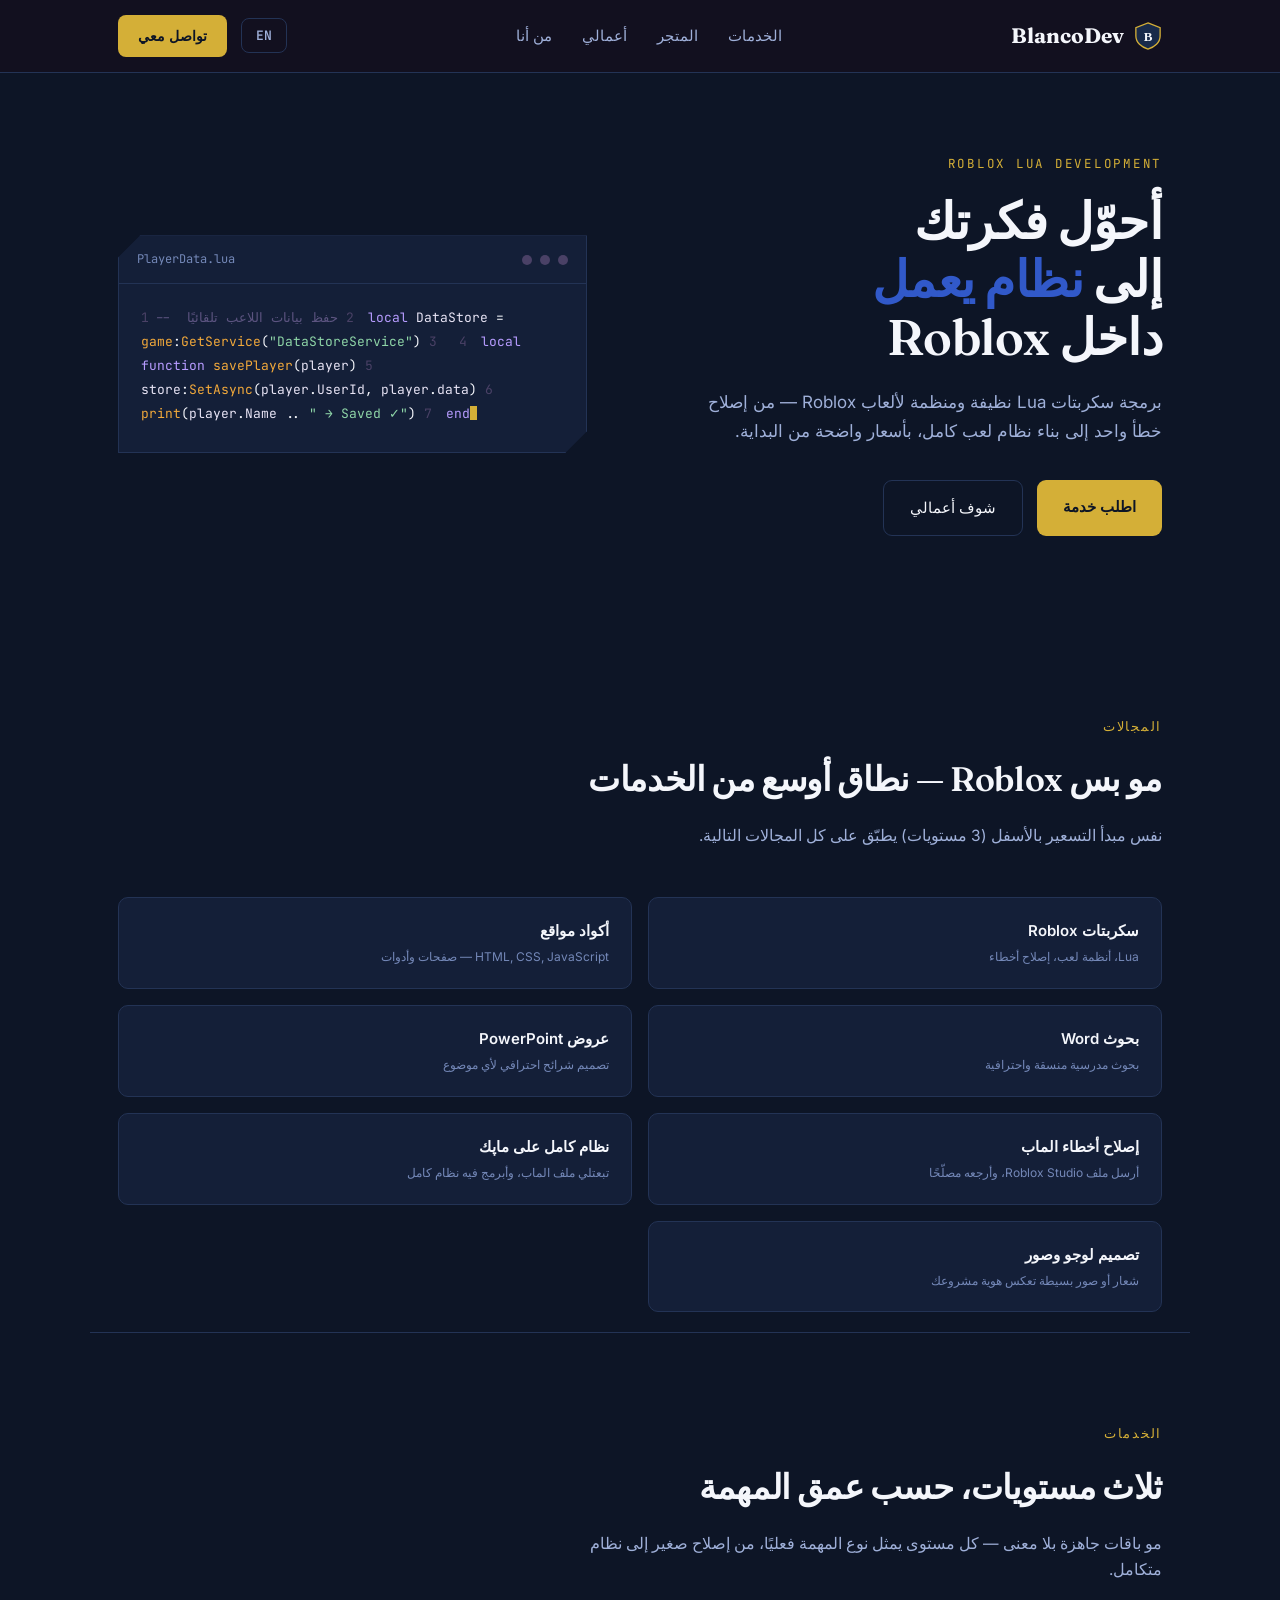
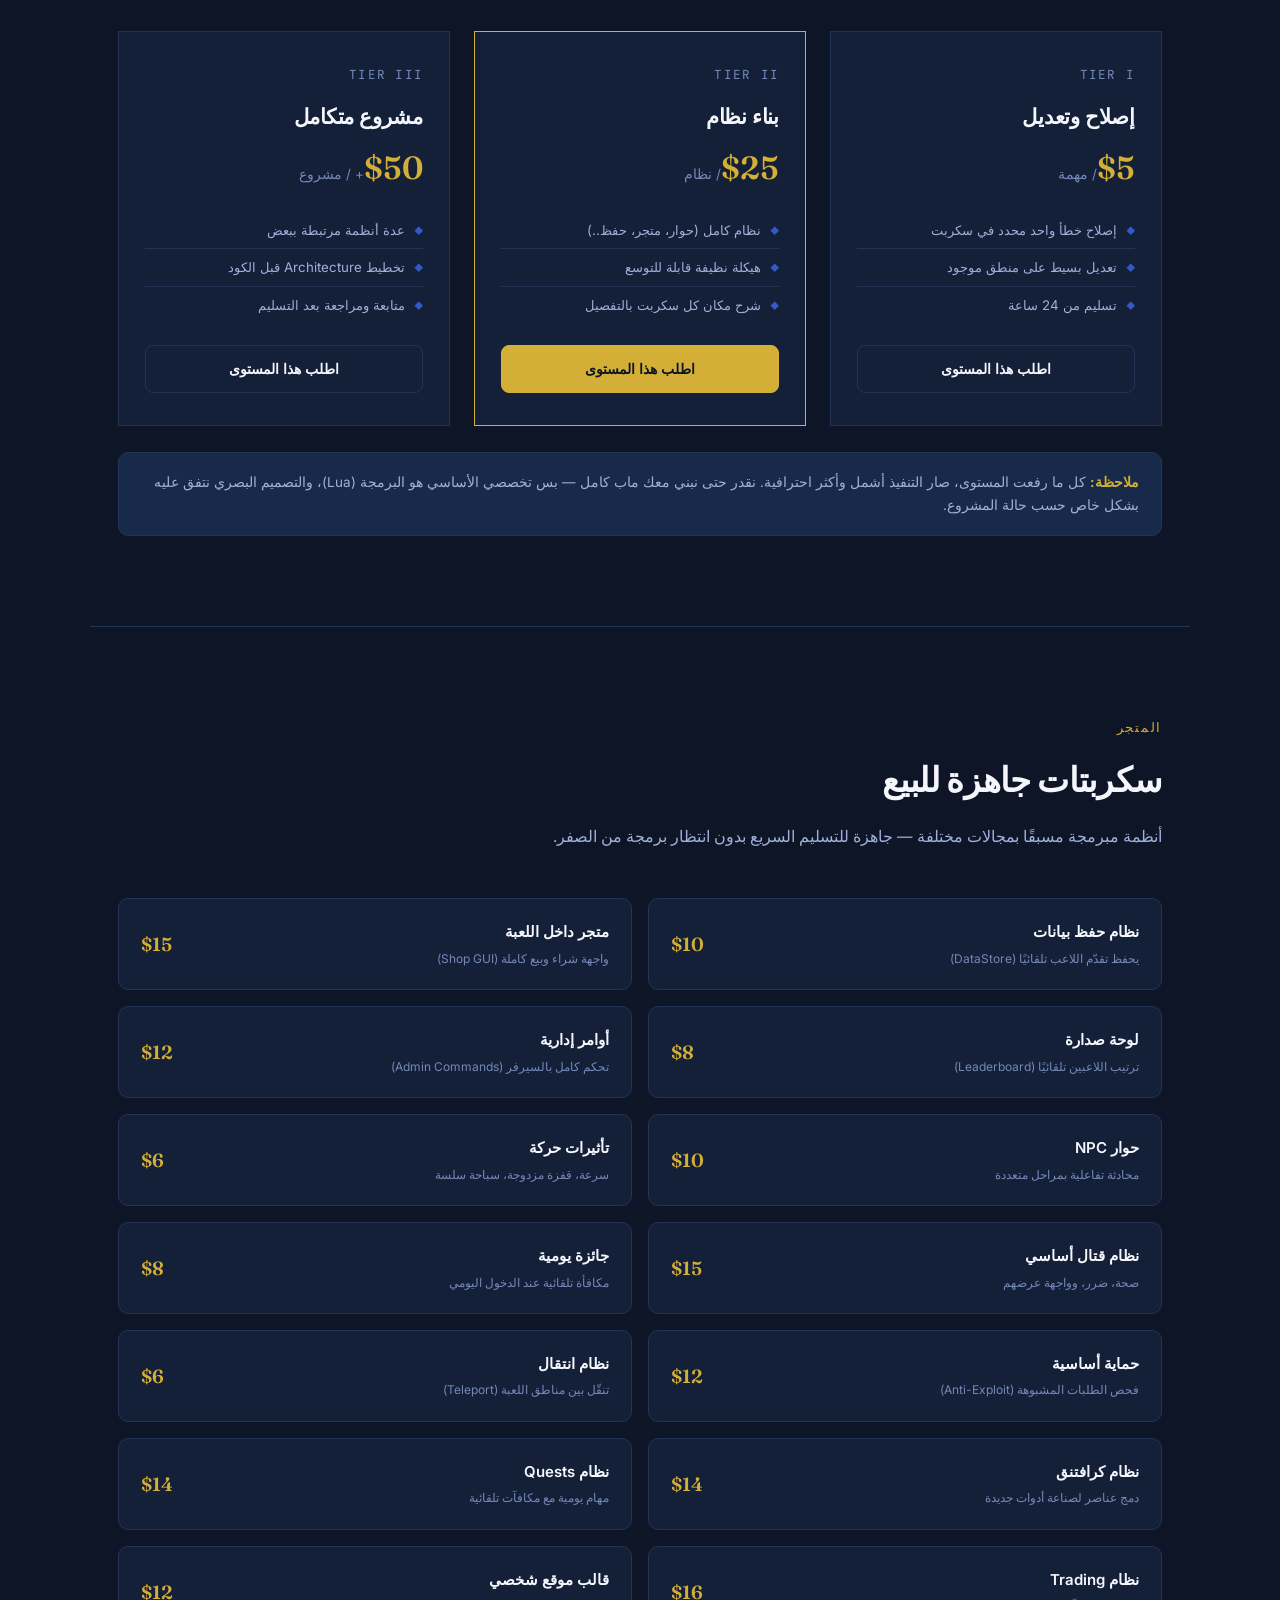
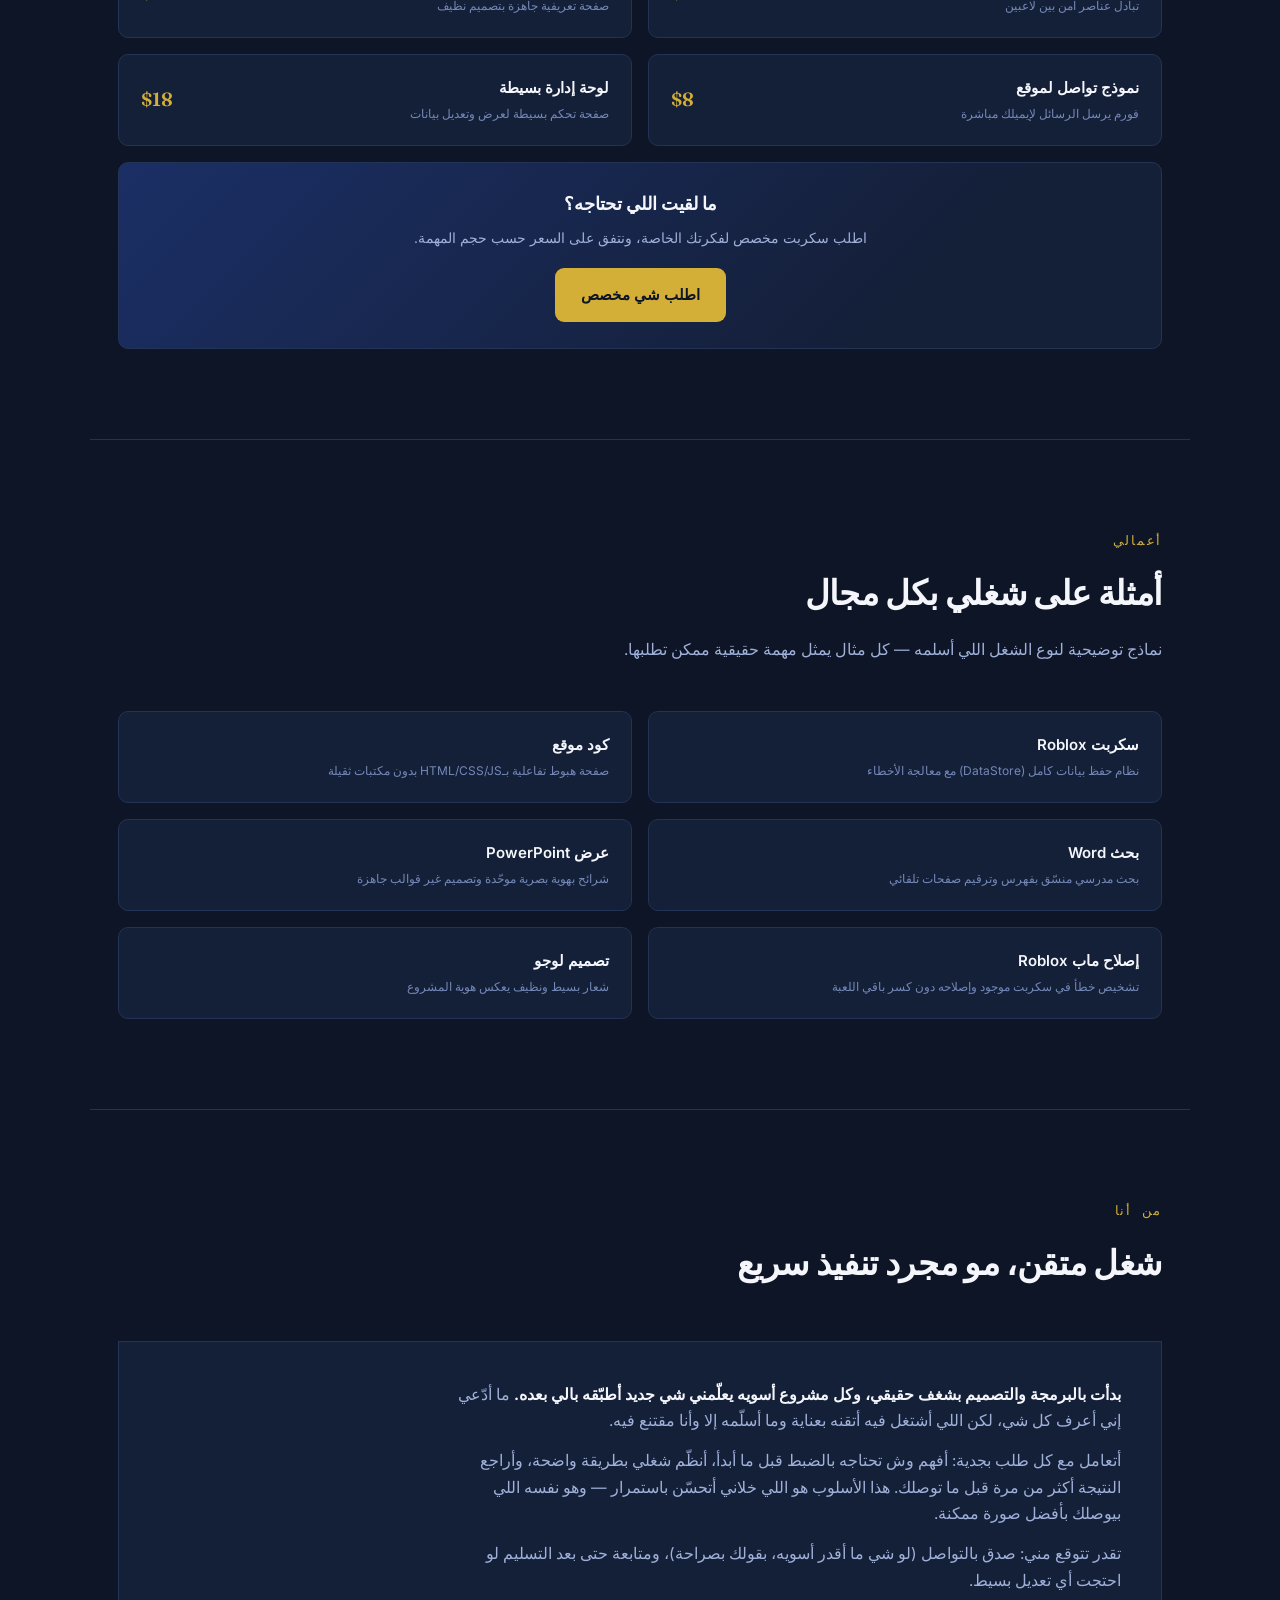
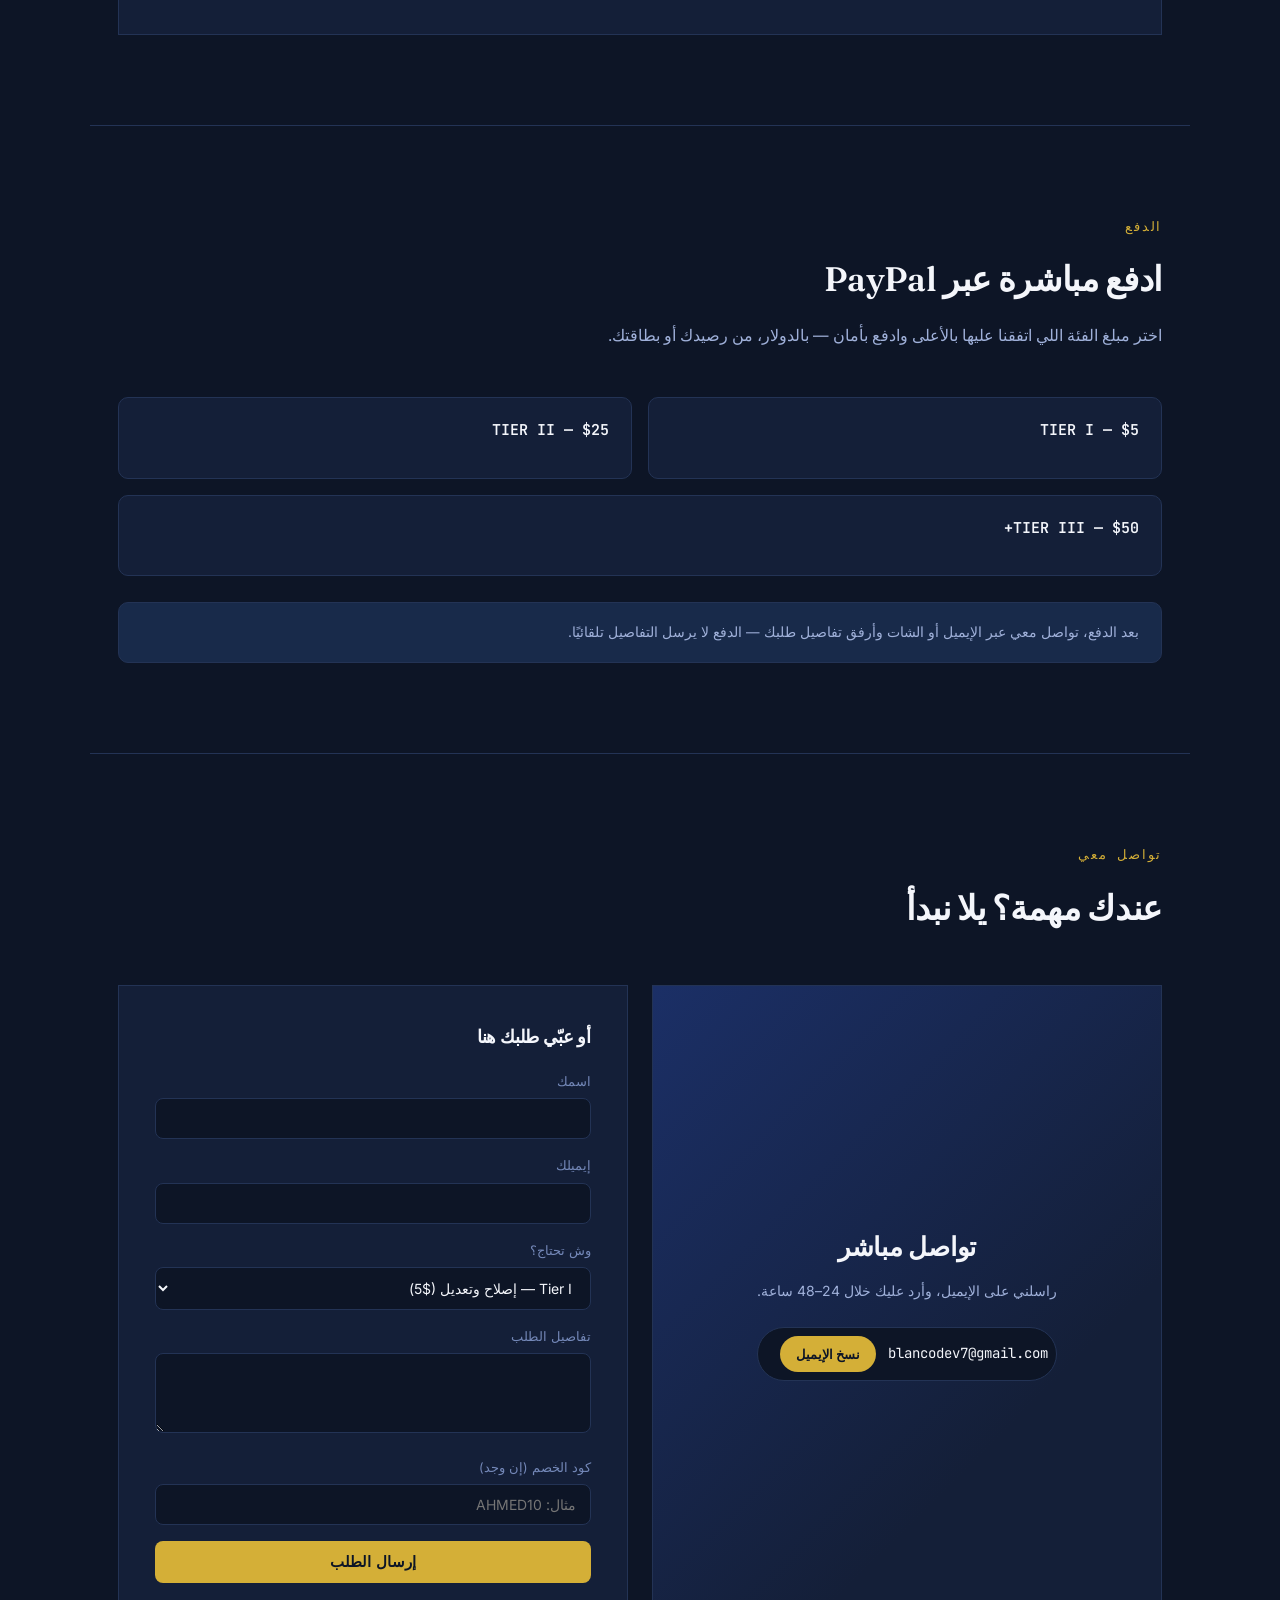
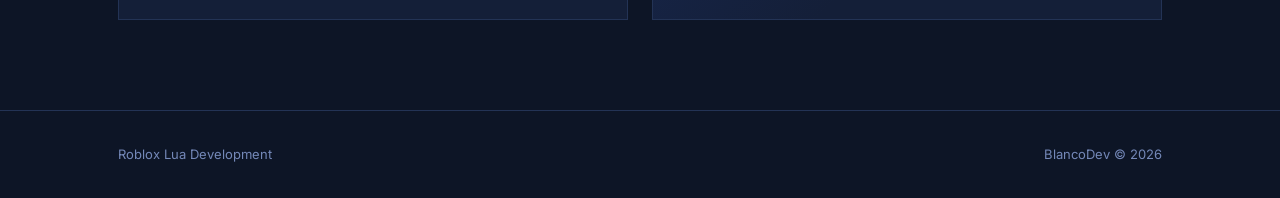
==== index.html @ 2cf69bf9 "Add files via upload" ====
<!DOCTYPE html>
<html lang="ar" dir="rtl" id="htmlRoot">
<head>
<meta charset="UTF-8">
<meta name="viewport" content="width=device-width, initial-scale=1.0">
<title>BlancoDev — برمجة أنظمة Roblox</title>
<link rel="preconnect" href="https://fonts.googleapis.com">
<link href="https://fonts.googleapis.com/css2?family=Fraunces:opsz,wght@9..144,500;9..144,600;9..144,700&family=Inter:wght@400;500;600;700&family=JetBrains+Mono:wght@400;500;600&display=swap" rel="stylesheet">
<style>
  :root{
    --ink:#0D1526; --panel:#141F38; --panel-2:#182A4A;
    --crystal:#3159C9; --crystal-deep:#1B2F66; --amber:#D4AF37;
    --paper:#F4F6FB; --mist:#9FB0D9; --mist-dim:#7488B8; --line:#233355; --radius:14px;
  }
  *{margin:0;padding:0;box-sizing:border-box;}
  html{scroll-behavior:smooth;}
  body{background:var(--ink);color:var(--paper);font-family:'Inter',sans-serif;line-height:1.7;overflow-x:hidden;}
  .mono{font-family:'JetBrains Mono',monospace;}
  h1,h2,h3{font-family:'Fraunces',serif;font-weight:600;letter-spacing:-0.01em;}
  a{color:inherit;text-decoration:none;}
  .wrap{max-width:1100px;margin:0 auto;padding:0 28px;}
  .facet{clip-path:polygon(22px 0, 100% 0, 100% calc(100% - 22px), calc(100% - 22px) 100%, 0 100%, 0 22px);}

  nav{position:sticky;top:0;z-index:50;background:rgba(20,16,31,0.85);backdrop-filter:blur(10px);border-bottom:1px solid var(--line);}
  nav .wrap{display:flex;align-items:center;justify-content:space-between;height:72px;}
  .brand{font-family:'Fraunces',serif;font-weight:700;font-size:21px;color:var(--paper);display:flex;align-items:center;gap:10px;}
  .navlinks{display:flex;gap:30px;font-size:14.5px;color:var(--mist);}
  .navlinks a{transition:color .2s;}
  .navlinks a:hover{color:var(--paper);}
  .nav-right{display:flex;align-items:center;gap:14px;}
  .lang-btn{
    border:1px solid var(--line);color:var(--mist);background:transparent;padding:8px 14px;
    border-radius:8px;font-size:13px;font-weight:600;cursor:pointer;font-family:'JetBrains Mono',monospace;
    transition:border-color .2s,color .2s;
  }
  .lang-btn:hover{border-color:var(--crystal);color:var(--paper);}
  .nav-cta{background:var(--amber);color:var(--ink);padding:9px 20px;border-radius:8px;font-size:14px;font-weight:600;transition:transform .2s,box-shadow .2s;}
  .nav-cta:hover{transform:translateY(-1px);box-shadow:0 6px 18px rgba(242,169,59,0.3);}

  .hero{padding:80px 0 90px;}
  .hero-grid{display:grid;grid-template-columns:1.05fr 0.95fr;gap:56px;align-items:center;}
  .eyebrow{font-family:'JetBrains Mono',monospace;font-size:12.5px;letter-spacing:0.14em;color:var(--amber);text-transform:uppercase;margin-bottom:18px;display:block;}
  .hero h1{font-size:50px;line-height:1.16;color:var(--paper);margin-bottom:22px;}
  .hero h1 em{font-style:normal;color:var(--crystal);}
  .hero p.lead{font-size:17px;color:var(--mist);max-width:480px;margin-bottom:34px;}
  .cta-row{display:flex;gap:14px;flex-wrap:wrap;}
  .btn-primary{background:var(--amber);color:var(--ink);padding:14px 26px;border-radius:9px;font-weight:600;font-size:15px;transition:transform .2s,box-shadow .2s;display:inline-block;}
  .btn-primary:hover{transform:translateY(-2px);box-shadow:0 10px 24px rgba(242,169,59,0.28);}
  .btn-ghost{border:1px solid var(--line);color:var(--paper);padding:14px 26px;border-radius:9px;font-weight:500;font-size:15px;transition:border-color .2s,background .2s;}
  .btn-ghost:hover{border-color:var(--crystal);background:rgba(111,99,224,0.08);}

  .editor{background:var(--panel);border:1px solid var(--line);box-shadow:0 30px 60px -20px rgba(0,0,0,0.5);}
  .editor-bar{display:flex;align-items:center;gap:8px;padding:13px 18px;border-bottom:1px solid var(--line);}
  .editor-bar span{width:10px;height:10px;border-radius:50%;background:#4A4166;}
  .editor-bar .fname{margin-right:auto;font-family:'JetBrains Mono',monospace;font-size:12px;color:var(--mist-dim);}
  .editor-body{padding:22px 22px 26px;direction:ltr;text-align:left;font-family:'JetBrains Mono',monospace;font-size:13px;line-height:1.85;overflow-x:auto;}
  .editor-body .ln{color:#4A4166;display:inline-block;width:22px;user-select:none;}
  .c-kw{color:#B79CFF;} .c-str{color:#8FD6A8;} .c-com{color:#5C5480;} .c-fn{color:#F2A93B;} .c-var{color:#E8E4F5;}
  .cursor{display:inline-block;width:7px;height:14px;background:var(--amber);vertical-align:-2px;animation:blink 1s step-end infinite;}
  @keyframes blink{50%{opacity:0;}}

  .section{padding:90px 0;}
  .section-head{margin-bottom:48px;max-width:620px;}
  .section-head .eyebrow{margin-bottom:14px;}
  .section-head h2{font-size:34px;color:var(--paper);}
  .section-head p{color:var(--mist);font-size:15.5px;margin-top:14px;}
  .divider{height:1px;background:var(--line);border:none;}

  .tiers{display:grid;grid-template-columns:repeat(3,1fr);gap:24px;}
  .tier{background:var(--panel);border:1px solid var(--line);padding:32px 26px;transition:transform .25s,border-color .25s;position:relative;}
  .tier:hover{transform:translateY(-6px);border-color:var(--crystal);}
  .tier .num{font-family:'JetBrains Mono',monospace;color:var(--mist-dim);font-size:12.5px;letter-spacing:0.1em;}
  .tier h3{font-size:21px;color:var(--paper);margin:14px 0 6px;}
  .tier .price{font-family:'Fraunces',serif;font-size:32px;color:var(--amber);font-weight:600;margin-bottom:16px;}
  .tier .price span{font-size:13.5px;color:var(--mist-dim);font-family:'Inter',sans-serif;font-weight:400;}
  .tier ul{list-style:none;margin-bottom:22px;}
  .tier li{color:var(--mist);font-size:13.3px;padding:7px 0;border-top:1px solid var(--line);padding-right:18px;position:relative;}
  html[dir="ltr"] .tier li{padding-right:0;padding-left:18px;}
  .tier li:first-child{border-top:none;}
  .tier li::before{content:"◆";position:absolute;right:0;color:var(--crystal);font-size:9px;top:11px;}
  html[dir="ltr"] .tier li::before{right:auto;left:0;}
  .tier .pick{display:block;text-align:center;border:1px solid var(--line);border-radius:8px;padding:11px;font-size:14px;font-weight:600;transition:all .2s;}
  .tier.featured{border-color:var(--amber);}
  .tier.featured .pick{background:var(--amber);color:var(--ink);border-color:var(--amber);}
  .tier .pick:hover{border-color:var(--crystal);color:var(--crystal);}
  .tier.featured .pick:hover{color:var(--ink);opacity:0.9;}
  .tier-note{margin-top:26px;background:var(--panel-2);border:1px solid var(--line);border-radius:10px;padding:18px 22px;font-size:13.5px;color:var(--mist);}
  .tier-note strong{color:var(--amber);}

  .catalog-grid{display:grid;grid-template-columns:repeat(2,1fr);gap:16px;}
  .cat-item{background:var(--panel);border:1px solid var(--line);border-radius:10px;padding:20px 22px;display:flex;justify-content:space-between;align-items:center;gap:14px;transition:border-color .2s;}
  .cat-item:hover{border-color:var(--crystal);}
  .cat-item h4{font-size:15px;color:var(--paper);font-weight:600;margin-bottom:4px;}
  .cat-item p{font-size:12px;color:var(--mist-dim);}
  .cat-price{font-family:'Fraunces',serif;color:var(--amber);font-size:19px;font-weight:600;white-space:nowrap;}
  .cat-custom{grid-column:1/-1;background:linear-gradient(135deg,var(--crystal-deep),var(--panel) 75%);border:1px solid var(--line);border-radius:10px;padding:26px;text-align:center;}
  .cat-custom h4{font-size:18px;color:var(--paper);margin-bottom:8px;}
  .cat-custom p{color:var(--mist);font-size:13.5px;margin-bottom:18px;}

  .port-grid{display:grid;grid-template-columns:1fr 1fr;gap:24px;}
  .port-card{background:var(--panel);border:1px solid var(--line);overflow:hidden;}
  .port-card img{width:100%;display:block;aspect-ratio:16/10;object-fit:cover;}
  .port-card .cap{padding:20px 22px;}
  .port-card .cap .tag{font-family:'JetBrains Mono',monospace;font-size:11px;color:var(--amber);letter-spacing:0.08em;}
  .port-card .cap h3{font-size:17px;color:var(--paper);margin:8px 0 6px;font-weight:600;}
  .port-card .cap p{font-size:13px;color:var(--mist);}

  .about-box{background:var(--panel);border:1px solid var(--line);padding:40px;}
  .about-box p{color:var(--mist);font-size:15.5px;max-width:680px;}
  .about-box p+p{margin-top:14px;}
  .about-box strong{color:var(--paper);}

  .contact-grid{display:grid;grid-template-columns:1fr 1fr;gap:24px;}
  .contact-box{background:linear-gradient(135deg,var(--crystal-deep),var(--panel) 70%);border:1px solid var(--line);padding:40px;text-align:center;display:flex;flex-direction:column;justify-content:center;}
  .contact-box h2{font-size:26px;color:var(--paper);margin-bottom:10px;}
  .contact-box p{color:var(--mist);font-size:14px;margin-bottom:24px;}
  .email-pill{display:inline-flex;align-items:center;gap:12px;background:var(--ink);border:1px solid var(--line);border-radius:999px;padding:8px 8px 8px 22px;font-family:'JetBrains Mono',monospace;margin:0 auto;}
  .email-pill span{font-size:14px;color:var(--paper);}
  .email-pill button{background:var(--amber);color:var(--ink);border:none;border-radius:999px;padding:10px 16px;font-weight:600;font-size:13px;cursor:pointer;font-family:'Inter',sans-serif;transition:transform .15s;}
  .email-pill button:hover{transform:scale(1.03);}

  .form-box{background:var(--panel);border:1px solid var(--line);padding:36px;}
  .form-box h3{font-size:18px;color:var(--paper);margin-bottom:18px;}
  .form-box label{display:block;font-size:12.5px;color:var(--mist-dim);margin-bottom:6px;}
  .form-box input, .form-box select, .form-box textarea{
    width:100%;background:var(--ink);border:1px solid var(--line);border-radius:8px;color:var(--paper);
    padding:11px 14px;font-family:'Inter',sans-serif;font-size:14px;margin-bottom:16px;
  }
  .form-box textarea{resize:vertical;min-height:80px;}
  .form-box button{width:100%;background:var(--amber);color:var(--ink);border:none;padding:13px;border-radius:8px;font-weight:700;font-size:14.5px;cursor:pointer;transition:transform .15s;}
  .form-box button:hover{transform:translateY(-1px);}
  .form-success{display:none;background:#1D9E7522;border:1px solid #1D9E75;color:#7FE0BA;padding:12px;border-radius:8px;font-size:13px;margin-top:12px;text-align:center;}

  footer{border-top:1px solid var(--line);padding:32px 0;}
  footer .wrap{display:flex;justify-content:space-between;align-items:center;font-size:13px;color:var(--mist-dim);}

  .reveal{opacity:0;transform:translateY(18px);transition:opacity .6s ease,transform .6s ease;}
  .reveal.show{opacity:1;transform:translateY(0);}

  @media (prefers-reduced-motion: reduce){.cursor{animation:none;}.reveal{opacity:1;transform:none;transition:none;}}

  @media (max-width:860px){
    .hero-grid{grid-template-columns:1fr;}
    .hero h1{font-size:36px;}
    .navlinks{display:none;}
    .tiers{grid-template-columns:1fr;}
    .port-grid{grid-template-columns:1fr;}
    .catalog-grid{grid-template-columns:1fr;}
    .contact-grid{grid-template-columns:1fr;}
    .contact-box,.form-box{padding:28px 22px;}
    .about-box{padding:26px;}
    .email-pill{flex-direction:column;border-radius:16px;padding:18px;width:100%;max-width:320px;margin:0 auto;}
    .email-pill span{font-size:13px;word-break:break-all;}
    .email-pill button{width:100%;}
  }
</style>
</head>
<body>

<nav>
  <div class="wrap">
    <div class="brand">
      <svg width="28" height="28" viewBox="0 0 30 30"><path d="M15 1 L28 6 V15 C28 22 22 27 15 29 C8 27 2 22 2 15 V6 Z" fill="#182A4A" stroke="#D4AF37" stroke-width="1.4"/><text x="15" y="20.5" font-family="Georgia, serif" font-size="14" font-weight="700" fill="#F4F6FB" text-anchor="middle">B</text></svg>
      BlancoDev
    </div>
    <div class="navlinks">
      <a href="#services" data-i18n="nav1">الخدمات</a>
      <a href="#catalog" data-i18n="nav2">المتجر</a>
      <a href="#work" data-i18n="nav3">أعمالي</a>
      <a href="#about" data-i18n="nav4">من أنا</a>
    </div>
    <div class="nav-right">
      <button class="lang-btn" id="langBtn" onclick="toggleLang()">EN</button>
      <a href="#contact" class="nav-cta" data-i18n="navCta">تواصل معي</a>
    </div>
  </div>
</nav>

<header class="hero">
  <div class="wrap hero-grid">
    <div>
      <span class="eyebrow">ROBLOX LUA DEVELOPMENT</span>
      <h1 id="heroTitle">أحوّل فكرتك<br>إلى <em>نظام يعمل</em><br>داخل Roblox</h1>
      <p class="lead" data-i18n="heroLead">برمجة سكربتات Lua نظيفة ومنظمة لألعاب Roblox — من إصلاح خطأ واحد إلى بناء نظام لعب كامل، بأسعار واضحة من البداية.</p>
      <div class="cta-row">
        <a href="#contact" class="btn-primary" data-i18n="heroCta1">اطلب خدمة</a>
        <a href="#work" class="btn-ghost" data-i18n="heroCta2">شوف أعمالي</a>
      </div>
    </div>

    <div class="editor facet reveal">
      <div class="editor-bar"><span></span><span></span><span></span><div class="fname">PlayerData.lua</div></div>
      <div class="editor-body" id="codeBlock"><span class="ln">1</span><span class="c-com">-- حفظ بيانات اللاعب تلقائيًا</span>
<span class="ln">2</span><span class="c-kw">local</span> <span class="c-var">DataStore</span> = <span class="c-fn">game</span>:<span class="c-fn">GetService</span>(<span class="c-str">"DataStoreService"</span>)
<span class="ln">3</span>
<span class="ln">4</span><span class="c-kw">local function</span> <span class="c-fn">savePlayer</span>(<span class="c-var">player</span>)
<span class="ln">5</span>    <span class="c-var">store</span>:<span class="c-fn">SetAsync</span>(<span class="c-var">player</span>.<span class="c-var">UserId</span>, <span class="c-var">player</span>.<span class="c-var">data</span>)
<span class="ln">6</span>    <span class="c-fn">print</span>(<span class="c-var">player</span>.<span class="c-var">Name</span> .. <span class="c-str">" → Saved ✓"</span>)
<span class="ln">7</span><span class="c-kw">end</span><span class="cursor"></span></div>
    </div>
  </div>
</header>

<section class="section" id="fields" style="padding-bottom:20px;">
  <div class="wrap">
    <div class="section-head reveal">
      <span class="eyebrow" data-i18n="fieldsEyebrow">المجالات</span>
      <h2 data-i18n="fieldsTitle">مو بس Roblox — نطاق أوسع من الخدمات</h2>
      <p data-i18n="fieldsDesc">نفس مبدأ التسعير بالأسفل (3 مستويات) يطبّق على كل المجالات التالية.</p>
    </div>
    <div class="catalog-grid">
      <div class="cat-item reveal"><div><h4 data-i18n="f1n">سكربتات Roblox</h4><p data-i18n="f1d">Lua، أنظمة لعب، إصلاح أخطاء</p></div></div>
      <div class="cat-item reveal"><div><h4 data-i18n="f2n">أكواد مواقع</h4><p data-i18n="f2d">HTML, CSS, JavaScript — صفحات وأدوات</p></div></div>
      <div class="cat-item reveal"><div><h4 data-i18n="f3n">بحوث Word</h4><p data-i18n="f3d">بحوث مدرسية منسقة واحترافية</p></div></div>
      <div class="cat-item reveal"><div><h4 data-i18n="f4n">عروض PowerPoint</h4><p data-i18n="f4d">تصميم شرائح احترافي لأي موضوع</p></div></div>
      <div class="cat-item reveal"><div><h4 data-i18n="f5n">إصلاح أخطاء الماب</h4><p data-i18n="f5d">أرسل ملف Roblox Studio، وأرجعه مصلّحًا</p></div></div>
      <div class="cat-item reveal"><div><h4 data-i18n="f6n">نظام كامل على ماپك</h4><p data-i18n="f6d">تبعتلي ملف الماب، وأبرمج فيه نظام كامل</p></div></div>
      <div class="cat-item reveal"><div><h4 data-i18n="f7n">تصميم لوجو وصور</h4><p data-i18n="f7d">شعار أو صور بسيطة تعكس هوية مشروعك</p></div></div>
    </div>
  </div>
</section>

<hr class="divider wrap">

<section class="section" id="services">
  <div class="wrap">
    <div class="section-head reveal">
      <span class="eyebrow" data-i18n="svcEyebrow">الخدمات</span>
      <h2 data-i18n="svcTitle">ثلاث مستويات، حسب عمق المهمة</h2>
      <p data-i18n="svcDesc">مو باقات جاهزة بلا معنى — كل مستوى يمثل نوع المهمة فعليًا، من إصلاح صغير إلى نظام متكامل.</p>
    </div>

    <div class="tiers">
      <div class="tier reveal">
        <div class="num mono">TIER I</div>
        <h3 data-i18n="t1name">إصلاح وتعديل</h3>
        <div class="price">$5<span data-i18n="perTask">/ مهمة</span></div>
        <ul>
          <li data-i18n="t1a">إصلاح خطأ واحد محدد في سكربت</li>
          <li data-i18n="t1b">تعديل بسيط على منطق موجود</li>
          <li data-i18n="t1c">تسليم من 24 ساعة</li>
        </ul>
        <a href="#contact" class="pick" data-i18n="pickBtn">اطلب هذا المستوى</a>
      </div>

      <div class="tier featured reveal">
        <div class="num mono">TIER II</div>
        <h3 data-i18n="t2name">بناء نظام</h3>
        <div class="price">$25<span data-i18n="perSystem">/ نظام</span></div>
        <ul>
          <li data-i18n="t2a">نظام كامل (حوار، متجر، حفظ..)</li>
          <li data-i18n="t2b">هيكلة نظيفة قابلة للتوسع</li>
          <li data-i18n="t2c">شرح مكان كل سكربت بالتفصيل</li>
        </ul>
        <a href="#contact" class="pick" data-i18n="pickBtn">اطلب هذا المستوى</a>
      </div>

      <div class="tier reveal">
        <div class="num mono">TIER III</div>
        <h3 data-i18n="t3name">مشروع متكامل</h3>
        <div class="price">$50<span data-i18n="perProject">+ / مشروع</span></div>
        <ul>
          <li data-i18n="t3a">عدة أنظمة مرتبطة ببعض</li>
          <li data-i18n="t3b">تخطيط Architecture قبل الكود</li>
          <li data-i18n="t3c">متابعة ومراجعة بعد التسليم</li>
        </ul>
        <a href="#contact" class="pick" data-i18n="pickBtn">اطلب هذا المستوى</a>
      </div>
    </div>

    <div class="tier-note reveal" data-i18n="tierNote">
      <strong>ملاحظة:</strong> كل ما رفعت المستوى، صار التنفيذ أشمل وأكثر احترافية. نقدر حتى نبني معك ماب كامل — بس تخصصي الأساسي هو البرمجة (Lua)، والتصميم البصري نتفق عليه بشكل خاص حسب حالة المشروع.
    </div>
  </div>
</section>

<hr class="divider wrap">

<section class="section" id="catalog">
  <div class="wrap">
    <div class="section-head reveal">
      <span class="eyebrow" data-i18n="catEyebrow">المتجر</span>
      <h2 data-i18n="catTitle">سكربتات جاهزة للبيع</h2>
      <p data-i18n="catDesc">أنظمة مبرمجة مسبقًا بمجالات مختلفة — جاهزة للتسليم السريع بدون انتظار برمجة من الصفر.</p>
    </div>

    <div class="catalog-grid">
      <div class="cat-item reveal"><div><h4 data-i18n="c1n">نظام حفظ بيانات</h4><p data-i18n="c1d">يحفظ تقدّم اللاعب تلقائيًا (DataStore)</p></div><div class="cat-price">$10</div></div>
      <div class="cat-item reveal"><div><h4 data-i18n="c2n">متجر داخل اللعبة</h4><p data-i18n="c2d">واجهة شراء وبيع كاملة (Shop GUI)</p></div><div class="cat-price">$15</div></div>
      <div class="cat-item reveal"><div><h4 data-i18n="c3n">لوحة صدارة</h4><p data-i18n="c3d">ترتيب اللاعبين تلقائيًا (Leaderboard)</p></div><div class="cat-price">$8</div></div>
      <div class="cat-item reveal"><div><h4 data-i18n="c4n">أوامر إدارية</h4><p data-i18n="c4d">تحكم كامل بالسيرفر (Admin Commands)</p></div><div class="cat-price">$12</div></div>
      <div class="cat-item reveal"><div><h4 data-i18n="c5n">حوار NPC</h4><p data-i18n="c5d">محادثة تفاعلية بمراحل متعددة</p></div><div class="cat-price">$10</div></div>
      <div class="cat-item reveal"><div><h4 data-i18n="c6n">تأثيرات حركة</h4><p data-i18n="c6d">سرعة، قفزة مزدوجة، سباحة سلسة</p></div><div class="cat-price">$6</div></div>
      <div class="cat-item reveal"><div><h4 data-i18n="c7n">نظام قتال أساسي</h4><p data-i18n="c7d">صحة، ضرر، وواجهة عرضهم</p></div><div class="cat-price">$15</div></div>
      <div class="cat-item reveal"><div><h4 data-i18n="c8n">جائزة يومية</h4><p data-i18n="c8d">مكافأة تلقائية عند الدخول اليومي</p></div><div class="cat-price">$8</div></div>
      <div class="cat-item reveal"><div><h4 data-i18n="c9n">حماية أساسية</h4><p data-i18n="c9d">فحص الطلبات المشبوهة (Anti-Exploit)</p></div><div class="cat-price">$12</div></div>
      <div class="cat-item reveal"><div><h4 data-i18n="c10n">نظام انتقال</h4><p data-i18n="c10d">تنقّل بين مناطق اللعبة (Teleport)</p></div><div class="cat-price">$6</div></div>
      <div class="cat-item reveal"><div><h4 data-i18n="c11n">نظام كرافتنق</h4><p data-i18n="c11d">دمج عناصر لصناعة أدوات جديدة</p></div><div class="cat-price">$14</div></div>
      <div class="cat-item reveal"><div><h4 data-i18n="c12n">نظام Quests</h4><p data-i18n="c12d">مهام يومية مع مكافآت تلقائية</p></div><div class="cat-price">$14</div></div>
      <div class="cat-item reveal"><div><h4 data-i18n="c13n">نظام Trading</h4><p data-i18n="c13d">تبادل عناصر آمن بين لاعبين</p></div><div class="cat-price">$16</div></div>
      <div class="cat-item reveal"><div><h4 data-i18n="c14n">قالب موقع شخصي</h4><p data-i18n="c14d">صفحة تعريفية جاهزة بتصميم نظيف</p></div><div class="cat-price">$12</div></div>
      <div class="cat-item reveal"><div><h4 data-i18n="c15n">نموذج تواصل لموقع</h4><p data-i18n="c15d">فورم يرسل الرسائل لإيميلك مباشرة</p></div><div class="cat-price">$8</div></div>
      <div class="cat-item reveal"><div><h4 data-i18n="c16n">لوحة إدارة بسيطة</h4><p data-i18n="c16d">صفحة تحكم بسيطة لعرض وتعديل بيانات</p></div><div class="cat-price">$18</div></div>

      <div class="cat-custom reveal">
        <h4 data-i18n="customTitle">ما لقيت اللي تحتاجه؟</h4>
        <p data-i18n="customDesc">اطلب سكربت مخصص لفكرتك الخاصة، ونتفق على السعر حسب حجم المهمة.</p>
        <a href="#contact" class="btn-primary" data-i18n="customBtn">اطلب شي مخصص</a>
      </div>
    </div>
  </div>
</section>

<hr class="divider wrap">

<section class="section" id="work">
  <div class="wrap">
    <div class="section-head reveal">
      <span class="eyebrow" data-i18n="workEyebrow">أعمالي</span>
      <h2 data-i18n="workTitle">أمثلة على شغلي بكل مجال</h2>
      <p data-i18n="workDesc">نماذج توضيحية لنوع الشغل اللي أسلمه — كل مثال يمثل مهمة حقيقية ممكن تطلبها.</p>
    </div>
    <div class="catalog-grid">
      <div class="cat-item reveal" style="align-items:flex-start;">
        <div><h4 data-i18n="w1n">سكربت Roblox</h4><p data-i18n="w1d">نظام حفظ بيانات كامل (DataStore) مع معالجة الأخطاء</p></div>
      </div>
      <div class="cat-item reveal" style="align-items:flex-start;">
        <div><h4 data-i18n="w2n">كود موقع</h4><p data-i18n="w2d">صفحة هبوط تفاعلية بـHTML/CSS/JS بدون مكتبات ثقيلة</p></div>
      </div>
      <div class="cat-item reveal" style="align-items:flex-start;">
        <div><h4 data-i18n="w3n">بحث Word</h4><p data-i18n="w3d">بحث مدرسي منسّق بفهرس وترقيم صفحات تلقائي</p></div>
      </div>
      <div class="cat-item reveal" style="align-items:flex-start;">
        <div><h4 data-i18n="w4n">عرض PowerPoint</h4><p data-i18n="w4d">شرائح بهوية بصرية موحّدة وتصميم غير قوالب جاهزة</p></div>
      </div>
      <div class="cat-item reveal" style="align-items:flex-start;">
        <div><h4 data-i18n="w5n">إصلاح ماب Roblox</h4><p data-i18n="w5d">تشخيص خطأ في سكربت موجود وإصلاحه دون كسر باقي اللعبة</p></div>
      </div>
      <div class="cat-item reveal" style="align-items:flex-start;">
        <div><h4 data-i18n="w6n">تصميم لوجو</h4><p data-i18n="w6d">شعار بسيط ونظيف يعكس هوية المشروع</p></div>
      </div>
    </div>
  </div>
</section>

<hr class="divider wrap">

<section class="section" id="about">
  <div class="wrap">
    <div class="section-head reveal">
      <span class="eyebrow" data-i18n="aboutEyebrow">من أنا</span>
      <h2 data-i18n="aboutTitle">شغل متقن، مو مجرد تنفيذ سريع</h2>
    </div>
    <div class="about-box reveal">
      <p data-i18n="about1"><strong>بدأت بالبرمجة والتصميم بشغف حقيقي، وكل مشروع أسويه يعلّمني شي جديد أطبّقه بالي بعده.</strong> ما أدّعي إني أعرف كل شي، لكن اللي أشتغل فيه أتقنه بعناية وما أسلّمه إلا وأنا مقتنع فيه.</p>
      <p data-i18n="about2">أتعامل مع كل طلب بجدية: أفهم وش تحتاجه بالضبط قبل ما أبدأ، أنظّم شغلي بطريقة واضحة، وأراجع النتيجة أكثر من مرة قبل ما توصلك. هذا الأسلوب هو اللي خلاني أتحسّن باستمرار — وهو نفسه اللي بيوصلك بأفضل صورة ممكنة.</p>
      <p data-i18n="about3">تقدر تتوقع مني: صدق بالتواصل (لو شي ما أقدر أسويه، بقولك بصراحة)، ومتابعة حتى بعد التسليم لو احتجت أي تعديل بسيط.</p>
    </div>
  </div>
</section>

<hr class="divider wrap">

<section class="section" id="pay">
  <div class="wrap">
    <div class="section-head reveal">
      <span class="eyebrow" data-i18n="payEyebrow">الدفع</span>
      <h2 data-i18n="payTitle">ادفع مباشرة عبر PayPal</h2>
      <p data-i18n="payDesc">اختر مبلغ الفئة اللي اتفقنا عليها بالأعلى وادفع بأمان — بالدولار، من رصيدك أو بطاقتك.</p>
    </div>
    <div class="catalog-grid">
      <div class="cat-item reveal" style="flex-direction:column;align-items:stretch;gap:10px;">
        <div style="display:flex;justify-content:space-between;align-items:center;"><h4 class="mono">TIER I — $5</h4></div>
        <div id="paypal-5"></div>
      </div>
      <div class="cat-item reveal" style="flex-direction:column;align-items:stretch;gap:10px;">
        <div style="display:flex;justify-content:space-between;align-items:center;"><h4 class="mono">TIER II — $25</h4></div>
        <div id="paypal-25"></div>
      </div>
      <div class="cat-item reveal" style="flex-direction:column;align-items:stretch;gap:10px;grid-column:1/-1;">
        <div style="display:flex;justify-content:space-between;align-items:center;"><h4 class="mono">TIER III — $50+</h4></div>
        <div id="paypal-50"></div>
      </div>
    </div>
    <div class="tier-note reveal" data-i18n="payNote">بعد الدفع، تواصل معي عبر الإيميل أو الشات وأرفق تفاصيل طلبك — الدفع لا يرسل التفاصيل تلقائيًا.</div>
  </div>
</section>

<hr class="divider wrap">

<section class="section" id="contact">
  <div class="wrap">
    <div class="section-head reveal">
      <span class="eyebrow" data-i18n="contactEyebrow">تواصل معي</span>
      <h2 data-i18n="contactTitle">عندك مهمة؟ يلا نبدأ</h2>
    </div>

    <div class="contact-grid">
      <div class="contact-box reveal">
        <h2 data-i18n="contactBoxTitle">تواصل مباشر</h2>
        <p data-i18n="contactBoxDesc">راسلني على الإيميل، وأرد عليك خلال 24–48 ساعة.</p>
        <div class="email-pill">
          <span id="emailText">blancodev7@gmail.com</span>
          <button onclick="copyEmail()" id="copyBtn" data-i18n="copyBtn">نسخ الإيميل</button>
        </div>
      </div>

      <div class="form-box reveal">
        <h3 data-i18n="formTitle">أو عبّي طلبك هنا</h3>
        <form id="orderForm">
          <input type="hidden" name="access_key" value="YOUR_WEB3FORMS_ACCESS_KEY">
          <label data-i18n="formName">اسمك</label>
          <input type="text" name="name" required>
          <label data-i18n="formEmail">إيميلك</label>
          <input type="email" name="email" required>
          <label data-i18n="formService">وش تحتاج؟</label>
          <select name="service">
            <option data-i18n="formOpt1">Tier I — إصلاح وتعديل ($5)</option>
            <option data-i18n="formOpt2">Tier II — بناء نظام ($25)</option>
            <option data-i18n="formOpt3">Tier III — مشروع متكامل ($50+)</option>
            <option data-i18n="formOpt4">سكربت جاهز من المتجر</option>
            <option data-i18n="formOpt5">طلب مخصص</option>
          </select>
          <label data-i18n="formMsg">تفاصيل الطلب</label>
          <textarea name="message" required></textarea>
          <label data-i18n="formDiscount">كود الخصم (إن وجد)</label>
          <input type="text" name="discount_code" placeholder="مثال: AHMED10">
          <button type="submit" data-i18n="formSubmit">إرسال الطلب</button>
        </form>
        <div class="form-success" id="formSuccess" data-i18n="formSuccessMsg">تم استلام طلبك! بترد عليك بأقرب وقت.</div>
      </div>
    </div>
  </div>
</section>

<footer>
  <div class="wrap">
    <div>BlancoDev © 2026</div>
    <div>Roblox Lua Development</div>
  </div>
</footer>

<!--
  Tawk.to Live Chat — معطّل مؤقتًا بناءً على طلبك، لين ينشر الموقع ويصير عندك رابط حقيقي.
  لما يصير عندك حساب Tawk.to (من موقع tawk.to، زر Get Code) وتاخذ رقم PROPERTY_ID ورقم WIDGET_ID:
  1) احذف سطر البداية وسطر النهاية اللي يحيطون بهذا الكود (علامات التعليق بالأعلى والأسفل).
  2) استبدل PROPERTY_ID و WIDGET_ID بالقيم الحقيقية من حسابك.

<script type="text/javascript">
var Tawk_API=Tawk_API||{}, Tawk_LoadStart=new Date();
(function(){
var s1=document.createElement("script"),s0=document.getElementsByTagName("script")[0];
s1.async=true;
s1.src='https://embed.tawk.to/PROPERTY_ID/WIDGET_ID';
s1.charset='UTF-8';
s1.setAttribute('crossorigin','*');
s0.parentNode.insertBefore(s1,s0);
})();
</script>
-->


<!-- PayPal — استبدل client-id=test بمعرّفك الحقيقي من developer.paypal.com/dashboard/applications -->
<script src="https://www.paypal.com/sdk/js?client-id=test&currency=USD"></script>
<script>
  function renderPayPalButton(containerId, amount, label){
    if (typeof paypal === 'undefined') return;
    paypal.Buttons({
      style:{ layout:'vertical', color:'gold', shape:'rect', label:'pay', height:38 },
      createOrder: function(data, actions){
        return actions.order.create({ purchase_units:[{ description:label, amount:{ value:amount } }] });
      },
      onApprove: function(data, actions){
        return actions.order.capture().then(function(details){
          alert((currentLang==='ar' ? 'شكرًا! تم الدفع بنجاح. راسلني الحين بتفاصيل طلبك على الإيميل أو الشات.' : 'Thank you! Payment successful. Now message me your request details by email or chat.'));
        });
      }
    }).render('#' + containerId);
  }
  window.addEventListener('load', function(){
    renderPayPalButton('paypal-5', '5.00', 'BlancoDev — Tier I');
    renderPayPalButton('paypal-25', '25.00', 'BlancoDev — Tier II');
    renderPayPalButton('paypal-50', '50.00', 'BlancoDev — Tier III');
  });

  function copyEmail(){
    const email = document.getElementById('emailText').textContent;
    navigator.clipboard.writeText(email).then(() => {
      const btn = document.getElementById('copyBtn');
      const original = btn.textContent;
      btn.textContent = currentLang === 'ar' ? 'تم النسخ ✓' : 'Copied ✓';
      setTimeout(() => btn.textContent = original, 1800);
    });
  }

  document.getElementById('orderForm').addEventListener('submit', function(e){
    e.preventDefault();
    const form = e.target;
    const data = new FormData(form);
    fetch('https://api.web3forms.com/submit', { method:'POST', body:data, headers:{'Accept':'application/json'} })
      .then(r => r.json())
      .then(() => {
        document.getElementById('formSuccess').style.display = 'block';
        form.reset();
      })
      .catch(() => { alert(currentLang === 'ar' ? 'صار خطأ، جرب مرة ثانية' : 'Something went wrong, try again'); });
  });

  const revealEls = document.querySelectorAll('.reveal');
  const io = new IntersectionObserver((entries) => {
    entries.forEach(e => { if (e.isIntersecting) e.target.classList.add('show'); });
  }, { threshold: 0.15 });
  revealEls.forEach(el => io.observe(el));

  // ---------- i18n ----------
  let currentLang = 'ar';
  const T = {
    fieldsEyebrow:{ar:"المجالات",en:"FIELDS"}, fieldsTitle:{ar:"مو بس Roblox — نطاق أوسع من الخدمات",en:"Not just Roblox — a wider range of services"},
    fieldsDesc:{ar:"نفس مبدأ التسعير بالأسفل (3 مستويات) يطبّق على كل المجالات التالية.",en:"The same pricing tiers below apply across all the fields below."},
    f1n:{ar:"سكربتات Roblox",en:"Roblox Scripts"}, f1d:{ar:"Lua، أنظمة لعب، إصلاح أخطاء",en:"Lua, gameplay systems, bug fixes"},
    f2n:{ar:"أكواد مواقع",en:"Website Code"}, f2d:{ar:"HTML, CSS, JavaScript — صفحات وأدوات",en:"HTML, CSS, JavaScript — pages & tools"},
    f3n:{ar:"بحوث Word",en:"Word Research Papers"}, f3d:{ar:"بحوث مدرسية منسقة واحترافية",en:"Formatted, professional school papers"},
    f4n:{ar:"عروض PowerPoint",en:"PowerPoint Presentations"}, f4d:{ar:"تصميم شرائح احترافي لأي موضوع",en:"Professional slide design on any topic"},
    f5n:{ar:"إصلاح أخطاء الماب",en:"Map Bug Fixes"}, f5d:{ar:"أرسل ملف Roblox Studio، وأرجعه مصلّحًا",en:"Send your Studio file, get it back fixed"},
    f6n:{ar:"نظام كامل على ماپك",en:"Full System on Your Map"}, f6d:{ar:"تبعتلي ملف الماب، وأبرمج فيه نظام كامل",en:"Send your map file, I'll build a full system into it"},
    f7n:{ar:"تصميم لوجو وصور",en:"Logo & Graphics Design"}, f7d:{ar:"شعار أو صور بسيطة تعكس هوية مشروعك",en:"A logo or simple graphics reflecting your project's identity"},
    nav1:{ar:"الخدمات",en:"Services"}, nav2:{ar:"المتجر",en:"Store"}, nav3:{ar:"أعمالي",en:"Work"}, nav4:{ar:"من أنا",en:"About"},
    navCta:{ar:"تواصل معي",en:"Contact Me"},
    heroLead:{ar:"برمجة سكربتات Lua نظيفة ومنظمة لألعاب Roblox — من إصلاح خطأ واحد إلى بناء نظام لعب كامل، بأسعار واضحة من البداية.",en:"Clean, organized Lua scripting for Roblox games — from a single bug fix to a full gameplay system, with clear pricing upfront."},
    heroCta1:{ar:"اطلب خدمة",en:"Request a Service"}, heroCta2:{ar:"شوف أعمالي",en:"See My Work"},
    svcEyebrow:{ar:"الخدمات",en:"SERVICES"}, svcTitle:{ar:"ثلاث مستويات، حسب عمق المهمة",en:"Three tiers, by task depth"},
    svcDesc:{ar:"مو باقات جاهزة بلا معنى — كل مستوى يمثل نوع المهمة فعليًا، من إصلاح صغير إلى نظام متكامل.",en:"Not generic packages — each tier reflects a real task depth, from a small fix to a complete system."},
    t1name:{ar:"إصلاح وتعديل",en:"Fix & Tweak"}, perTask:{ar:"/ مهمة",en:"/ task"},
    t1a:{ar:"إصلاح خطأ واحد محدد في سكربت",en:"Fix one specific bug in a script"},
    t1b:{ar:"تعديل بسيط على منطق موجود",en:"Small tweak to existing logic"},
    t1c:{ar:"تسليم من 24 ساعة",en:"Delivery from 24 hours"},
    t2name:{ar:"بناء نظام",en:"Build a System"}, perSystem:{ar:"/ نظام",en:"/ system"},
    t2a:{ar:"نظام كامل (حوار، متجر، حفظ..)",en:"A full system (dialogue, shop, saving..)"},
    t2b:{ar:"هيكلة نظيفة قابلة للتوسع",en:"Clean, scalable architecture"},
    t2c:{ar:"شرح مكان كل سكربت بالتفصيل",en:"Detailed placement guide for every script"},
    t3name:{ar:"مشروع متكامل",en:"Full Project"}, perProject:{ar:"+ / مشروع",en:"+ / project"},
    t3a:{ar:"عدة أنظمة مرتبطة ببعض",en:"Multiple interconnected systems"},
    t3b:{ar:"تخطيط Architecture قبل الكود",en:"Architecture planning before code"},
    t3c:{ar:"متابعة ومراجعة بعد التسليم",en:"Follow-up review after delivery"},
    pickBtn:{ar:"اطلب هذا المستوى",en:"Choose this tier"},
    tierNote:{ar:'<strong>ملاحظة:</strong> كل ما رفعت المستوى، صار التنفيذ أشمل وأكثر احترافية. نقدر حتى نبني معك ماب كامل — بس تخصصي الأساسي هو البرمجة (Lua)، والتصميم البصري نتفق عليه بشكل خاص حسب حالة المشروع.',
              en:'<strong>Note:</strong> higher tiers mean broader, more polished delivery. We can even build a full map together — but my core specialty is scripting (Lua); visual design is arranged separately per project.'},
    catEyebrow:{ar:"المتجر",en:"STORE"}, catTitle:{ar:"سكربتات جاهزة للبيع",en:"Ready-made scripts"},
    catDesc:{ar:"أنظمة مبرمجة مسبقًا بمجالات مختلفة — جاهزة للتسليم السريع بدون انتظار برمجة من الصفر.",en:"Pre-built systems across different categories — ready for fast delivery, no from-scratch wait."},
    c1n:{ar:"نظام حفظ بيانات",en:"Data Save System"}, c1d:{ar:"يحفظ تقدّم اللاعب تلقائيًا (DataStore)",en:"Auto-saves player progress (DataStore)"},
    c2n:{ar:"متجر داخل اللعبة",en:"In-Game Shop"}, c2d:{ar:"واجهة شراء وبيع كاملة (Shop GUI)",en:"Full buy/sell interface (Shop GUI)"},
    c3n:{ar:"لوحة صدارة",en:"Leaderboard"}, c3d:{ar:"ترتيب اللاعبين تلقائيًا (Leaderboard)",en:"Automatic player ranking"},
    c4n:{ar:"أوامر إدارية",en:"Admin Commands"}, c4d:{ar:"تحكم كامل بالسيرفر (Admin Commands)",en:"Full server control toolkit"},
    c5n:{ar:"حوار NPC",en:"NPC Dialogue"}, c5d:{ar:"محادثة تفاعلية بمراحل متعددة",en:"Interactive multi-stage conversation"},
    c6n:{ar:"تأثيرات حركة",en:"Movement Effects"}, c6d:{ar:"سرعة، قفزة مزدوجة، سباحة سلسة",en:"Speed, double jump, smooth swimming"},
    c7n:{ar:"نظام قتال أساسي",en:"Basic Combat System"}, c7d:{ar:"صحة، ضرر، وواجهة عرضهم",en:"Health, damage, and display UI"},
    c8n:{ar:"جائزة يومية",en:"Daily Reward"}, c8d:{ar:"مكافأة تلقائية عند الدخول اليومي",en:"Automatic reward on daily login"},
    c9n:{ar:"حماية أساسية",en:"Basic Anti-Exploit"}, c9d:{ar:"فحص الطلبات المشبوهة (Anti-Exploit)",en:"Flags suspicious requests"},
    c10n:{ar:"نظام انتقال",en:"Teleport System"}, c10d:{ar:"تنقّل بين مناطق اللعبة (Teleport)",en:"Move between in-game areas"},
    c11n:{ar:"نظام كرافتنق",en:"Crafting System"}, c11d:{ar:"دمج عناصر لصناعة أدوات جديدة",en:"Combine items to craft new tools"},
    c12n:{ar:"نظام Quests",en:"Quest System"}, c12d:{ar:"مهام يومية مع مكافآت تلقائية",en:"Daily tasks with automatic rewards"},
    c13n:{ar:"نظام Trading",en:"Trading System"}, c13d:{ar:"تبادل عناصر آمن بين لاعبين",en:"Safe item exchange between players"},
    c14n:{ar:"قالب موقع شخصي",en:"Personal Site Template"}, c14d:{ar:"صفحة تعريفية جاهزة بتصميم نظيف",en:"A ready-made bio page with a clean design"},
    c15n:{ar:"نموذج تواصل لموقع",en:"Website Contact Form"}, c15d:{ar:"فورم يرسل الرسائل لإيميلك مباشرة",en:"A form that emails submissions straight to you"},
    c16n:{ar:"لوحة إدارة بسيطة",en:"Simple Admin Panel"}, c16d:{ar:"صفحة تحكم بسيطة لعرض وتعديل بيانات",en:"A basic dashboard to view and edit data"},
    customTitle:{ar:"ما لقيت اللي تحتاجه؟",en:"Didn't find what you need?"},
    customDesc:{ar:"اطلب سكربت مخصص لفكرتك الخاصة، ونتفق على السعر حسب حجم المهمة.",en:"Request a custom script for your own idea, priced based on scope."},
    customBtn:{ar:"اطلب شي مخصص",en:"Request Custom Work"},
    workEyebrow:{ar:"أعمالي",en:"WORK"}, workTitle:{ar:"أمثلة على شغلي بكل مجال",en:"Examples across every field"},
    workDesc:{ar:"نماذج توضيحية لنوع الشغل اللي أسلمه — كل مثال يمثل مهمة حقيقية ممكن تطلبها.",en:"Sample deliverables showing the kind of work I ship — each one reflects a real task you could request."},
    w1n:{ar:"سكربت Roblox",en:"Roblox Script"}, w1d:{ar:"نظام حفظ بيانات كامل (DataStore) مع معالجة الأخطاء",en:"A full DataStore save system with error handling"},
    w2n:{ar:"كود موقع",en:"Website Code"}, w2d:{ar:"صفحة هبوط تفاعلية بـHTML/CSS/JS بدون مكتبات ثقيلة",en:"An interactive landing page in plain HTML/CSS/JS"},
    w3n:{ar:"بحث Word",en:"Word Research Paper"}, w3d:{ar:"بحث مدرسي منسّق بفهرس وترقيم صفحات تلقائي",en:"A formatted school paper with auto index & page numbers"},
    w4n:{ar:"عرض PowerPoint",en:"PowerPoint Deck"}, w4d:{ar:"شرائح بهوية بصرية موحّدة وتصميم غير قوالب جاهزة",en:"Slides with a consistent identity, not generic templates"},
    w5n:{ar:"إصلاح ماب Roblox",en:"Roblox Map Fix"}, w5d:{ar:"تشخيص خطأ في سكربت موجود وإصلاحه دون كسر باقي اللعبة",en:"Diagnosing and fixing a bug without breaking the rest"},
    w6n:{ar:"تصميم لوجو",en:"Logo Design"}, w6d:{ar:"شعار بسيط ونظيف يعكس هوية المشروع",en:"A clean, simple mark that reflects your project's identity"},
    aboutEyebrow:{ar:"من أنا",en:"ABOUT"}, aboutTitle:{ar:"شغل متقن، مو مجرد تنفيذ سريع",en:"Careful work, not just fast delivery"},
    about1:{ar:'<strong>بدأت بالبرمجة والتصميم بشغف حقيقي، وكل مشروع أسويه يعلّمني شي جديد أطبّقه بالي بعده.</strong> ما أدّعي إني أعرف كل شي، لكن اللي أشتغل فيه أتقنه بعناية وما أسلّمه إلا وأنا مقتنع فيه.',
             en:'<strong>I started coding and designing out of genuine passion, and every project teaches me something I carry into the next one.</strong> I don\'t claim to know everything, but what I do take on, I handle with real care and won\'t deliver until I\'m satisfied with it.'},
    about2:{ar:"أتعامل مع كل طلب بجدية: أفهم وش تحتاجه بالضبط قبل ما أبدأ، أنظّم شغلي بطريقة واضحة، وأراجع النتيجة أكثر من مرة قبل ما توصلك. هذا الأسلوب هو اللي خلاني أتحسّن باستمرار — وهو نفسه اللي بيوصلك بأفضل صورة ممكنة.",
            en:"I take every request seriously: understanding exactly what you need before starting, keeping my work clearly organized, and reviewing the result more than once before it reaches you. That habit is what keeps me improving — and it's what gets you the best possible version of it."},
    about3:{ar:"تقدر تتوقع مني: صدق بالتواصل (لو شي ما أقدر أسويه، بقولك بصراحة)، ومتابعة حتى بعد التسليم لو احتجت أي تعديل بسيط.",
            en:"What you can expect from me: honest communication (if something's outside my ability, I'll tell you straight up), and follow-up support after delivery for small tweaks."},
    payEyebrow:{ar:"الدفع",en:"PAYMENT"}, payTitle:{ar:"ادفع مباشرة عبر PayPal",en:"Pay directly via PayPal"},
    payDesc:{ar:"اختر المستوى وادفع بأمان — تظهر الفاتورة بالدولار، وتقدر تدفع من رصيد PayPal أو بطاقتك مباشرة.",en:"Pick a tier and pay securely — billed in USD, using your PayPal balance or card."},
    payNote:{ar:"بعد الدفع، تواصل معي عبر الإيميل أو الشات وأرفق تفاصيل طلبك — الدفع لا يرسل التفاصيل تلقائيًا.",en:"After paying, message me by email or chat with your request details — payment alone doesn't send them."},
    contactEyebrow:{ar:"تواصل معي",en:"CONTACT"}, contactTitle:{ar:"عندك مهمة؟ يلا نبدأ",en:"Have a task? Let's start"},
    contactBoxTitle:{ar:"تواصل مباشر",en:"Direct Contact"}, contactBoxDesc:{ar:"راسلني على الإيميل، وأرد عليك خلال 24–48 ساعة.",en:"Email me, and I'll reply within 24–48 hours."},
    copyBtn:{ar:"نسخ الإيميل",en:"Copy Email"},
    formTitle:{ar:"أو عبّي طلبك هنا",en:"Or fill in your request"},
    formName:{ar:"اسمك",en:"Your Name"}, formEmail:{ar:"إيميلك",en:"Your Email"}, formService:{ar:"وش تحتاج؟",en:"What do you need?"},
    formOpt1:{ar:"Tier I — إصلاح وتعديل ($5)",en:"Tier I — Fix & Tweak ($5)"},
    formOpt2:{ar:"Tier II — بناء نظام ($25)",en:"Tier II — Build a System ($25)"},
    formOpt3:{ar:"Tier III — مشروع متكامل ($50+)",en:"Tier III — Full Project ($50+)"},
    formOpt4:{ar:"سكربت جاهز من المتجر",en:"Ready-made script from the store"},
    formOpt5:{ar:"طلب مخصص",en:"Custom request"},
    formMsg:{ar:"تفاصيل الطلب",en:"Request Details"}, formSubmit:{ar:"إرسال الطلب",en:"Send Request"},
    formDiscount:{ar:"كود الخصم (إن وجد)",en:"Discount code (if any)"},
    formSuccessMsg:{ar:"تم استلام طلبك! بترد عليك بأقرب وقت.",en:"Your request was received! I'll get back to you soon."},
  };
  const heroTitleHTML = {
    ar:'أحوّل فكرتك<br>إلى <em>نظام يعمل</em><br>داخل Roblox',
    en:'I turn your idea<br>into a <em>working system</em><br>inside Roblox'
  };
  const codeCommentHTML = {
    ar:'<span class="ln">1</span><span class="c-com">-- حفظ بيانات اللاعب تلقائيًا</span>\n',
    en:'<span class="ln">1</span><span class="c-com">-- Auto-save player data</span>\n'
  };

  function toggleLang(){
    currentLang = currentLang === 'ar' ? 'en' : 'ar';
    const html = document.getElementById('htmlRoot');
    html.setAttribute('lang', currentLang);
    html.setAttribute('dir', currentLang === 'ar' ? 'rtl' : 'ltr');
    document.getElementById('langBtn').textContent = currentLang === 'ar' ? 'EN' : 'AR';
    document.getElementById('heroTitle').innerHTML = heroTitleHTML[currentLang];

    document.querySelectorAll('[data-i18n]').forEach(el => {
      const key = el.getAttribute('data-i18n');
      if (!T[key]) return;
      if (T[key][currentLang].includes('<strong>') || T[key][currentLang].includes('<em>')) {
        el.innerHTML = T[key][currentLang];
      } else {
        el.textContent = T[key][currentLang];
      }
    });

    const codeBlock = document.getElementById('codeBlock');
    codeBlock.innerHTML = codeBlock.innerHTML.replace(
      currentLang === 'en' ? /<span class="ln">1<\/span><span class="c-com">.*?<\/span>\n/ : /<span class="ln">1<\/span><span class="c-com">.*?<\/span>\n/,
      codeCommentHTML[currentLang]
    );
  }
</script>

</body>
</html>
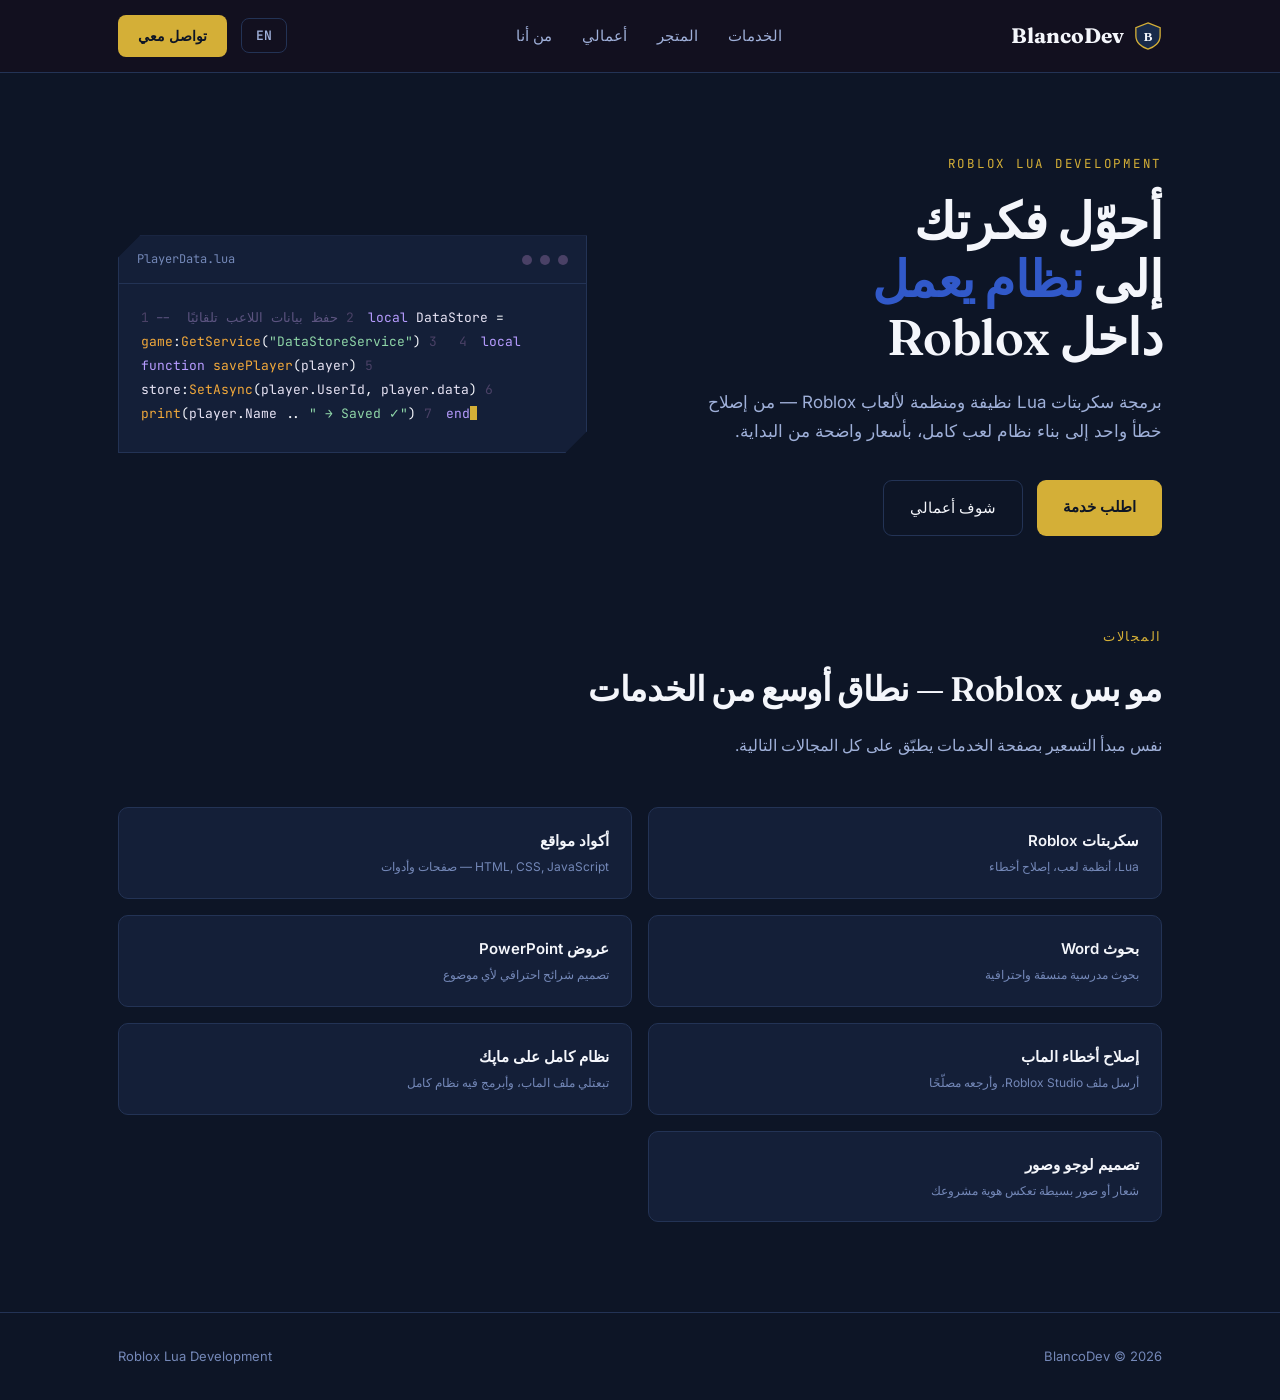
==== commit 9284b469: "Add files via upload" ====
--- a/index.html
+++ b/index.html
@@ -1,159 +1,12 @@
 <!DOCTYPE html>
-<html lang="ar" dir="rtl" id="htmlRoot">
+<html lang="ar" dir="rtl">
 <head>
 <meta charset="UTF-8">
 <meta name="viewport" content="width=device-width, initial-scale=1.0">
-<title>BlancoDev — برمجة أنظمة Roblox</title>
+<title>BlancoDev — برمجة وتصميم</title>
 <link rel="preconnect" href="https://fonts.googleapis.com">
 <link href="https://fonts.googleapis.com/css2?family=Fraunces:opsz,wght@9..144,500;9..144,600;9..144,700&family=Inter:wght@400;500;600;700&family=JetBrains+Mono:wght@400;500;600&display=swap" rel="stylesheet">
-<style>
-  :root{
-    --ink:#0D1526; --panel:#141F38; --panel-2:#182A4A;
-    --crystal:#3159C9; --crystal-deep:#1B2F66; --amber:#D4AF37;
-    --paper:#F4F6FB; --mist:#9FB0D9; --mist-dim:#7488B8; --line:#233355; --radius:14px;
-  }
-  *{margin:0;padding:0;box-sizing:border-box;}
-  html{scroll-behavior:smooth;}
-  body{background:var(--ink);color:var(--paper);font-family:'Inter',sans-serif;line-height:1.7;overflow-x:hidden;}
-  .mono{font-family:'JetBrains Mono',monospace;}
-  h1,h2,h3{font-family:'Fraunces',serif;font-weight:600;letter-spacing:-0.01em;}
-  a{color:inherit;text-decoration:none;}
-  .wrap{max-width:1100px;margin:0 auto;padding:0 28px;}
-  .facet{clip-path:polygon(22px 0, 100% 0, 100% calc(100% - 22px), calc(100% - 22px) 100%, 0 100%, 0 22px);}
-
-  nav{position:sticky;top:0;z-index:50;background:rgba(20,16,31,0.85);backdrop-filter:blur(10px);border-bottom:1px solid var(--line);}
-  nav .wrap{display:flex;align-items:center;justify-content:space-between;height:72px;}
-  .brand{font-family:'Fraunces',serif;font-weight:700;font-size:21px;color:var(--paper);display:flex;align-items:center;gap:10px;}
-  .navlinks{display:flex;gap:30px;font-size:14.5px;color:var(--mist);}
-  .navlinks a{transition:color .2s;}
-  .navlinks a:hover{color:var(--paper);}
-  .nav-right{display:flex;align-items:center;gap:14px;}
-  .lang-btn{
-    border:1px solid var(--line);color:var(--mist);background:transparent;padding:8px 14px;
-    border-radius:8px;font-size:13px;font-weight:600;cursor:pointer;font-family:'JetBrains Mono',monospace;
-    transition:border-color .2s,color .2s;
-  }
-  .lang-btn:hover{border-color:var(--crystal);color:var(--paper);}
-  .nav-cta{background:var(--amber);color:var(--ink);padding:9px 20px;border-radius:8px;font-size:14px;font-weight:600;transition:transform .2s,box-shadow .2s;}
-  .nav-cta:hover{transform:translateY(-1px);box-shadow:0 6px 18px rgba(242,169,59,0.3);}
-
-  .hero{padding:80px 0 90px;}
-  .hero-grid{display:grid;grid-template-columns:1.05fr 0.95fr;gap:56px;align-items:center;}
-  .eyebrow{font-family:'JetBrains Mono',monospace;font-size:12.5px;letter-spacing:0.14em;color:var(--amber);text-transform:uppercase;margin-bottom:18px;display:block;}
-  .hero h1{font-size:50px;line-height:1.16;color:var(--paper);margin-bottom:22px;}
-  .hero h1 em{font-style:normal;color:var(--crystal);}
-  .hero p.lead{font-size:17px;color:var(--mist);max-width:480px;margin-bottom:34px;}
-  .cta-row{display:flex;gap:14px;flex-wrap:wrap;}
-  .btn-primary{background:var(--amber);color:var(--ink);padding:14px 26px;border-radius:9px;font-weight:600;font-size:15px;transition:transform .2s,box-shadow .2s;display:inline-block;}
-  .btn-primary:hover{transform:translateY(-2px);box-shadow:0 10px 24px rgba(242,169,59,0.28);}
-  .btn-ghost{border:1px solid var(--line);color:var(--paper);padding:14px 26px;border-radius:9px;font-weight:500;font-size:15px;transition:border-color .2s,background .2s;}
-  .btn-ghost:hover{border-color:var(--crystal);background:rgba(111,99,224,0.08);}
-
-  .editor{background:var(--panel);border:1px solid var(--line);box-shadow:0 30px 60px -20px rgba(0,0,0,0.5);}
-  .editor-bar{display:flex;align-items:center;gap:8px;padding:13px 18px;border-bottom:1px solid var(--line);}
-  .editor-bar span{width:10px;height:10px;border-radius:50%;background:#4A4166;}
-  .editor-bar .fname{margin-right:auto;font-family:'JetBrains Mono',monospace;font-size:12px;color:var(--mist-dim);}
-  .editor-body{padding:22px 22px 26px;direction:ltr;text-align:left;font-family:'JetBrains Mono',monospace;font-size:13px;line-height:1.85;overflow-x:auto;}
-  .editor-body .ln{color:#4A4166;display:inline-block;width:22px;user-select:none;}
-  .c-kw{color:#B79CFF;} .c-str{color:#8FD6A8;} .c-com{color:#5C5480;} .c-fn{color:#F2A93B;} .c-var{color:#E8E4F5;}
-  .cursor{display:inline-block;width:7px;height:14px;background:var(--amber);vertical-align:-2px;animation:blink 1s step-end infinite;}
-  @keyframes blink{50%{opacity:0;}}
-
-  .section{padding:90px 0;}
-  .section-head{margin-bottom:48px;max-width:620px;}
-  .section-head .eyebrow{margin-bottom:14px;}
-  .section-head h2{font-size:34px;color:var(--paper);}
-  .section-head p{color:var(--mist);font-size:15.5px;margin-top:14px;}
-  .divider{height:1px;background:var(--line);border:none;}
-
-  .tiers{display:grid;grid-template-columns:repeat(3,1fr);gap:24px;}
-  .tier{background:var(--panel);border:1px solid var(--line);padding:32px 26px;transition:transform .25s,border-color .25s;position:relative;}
-  .tier:hover{transform:translateY(-6px);border-color:var(--crystal);}
-  .tier .num{font-family:'JetBrains Mono',monospace;color:var(--mist-dim);font-size:12.5px;letter-spacing:0.1em;}
-  .tier h3{font-size:21px;color:var(--paper);margin:14px 0 6px;}
-  .tier .price{font-family:'Fraunces',serif;font-size:32px;color:var(--amber);font-weight:600;margin-bottom:16px;}
-  .tier .price span{font-size:13.5px;color:var(--mist-dim);font-family:'Inter',sans-serif;font-weight:400;}
-  .tier ul{list-style:none;margin-bottom:22px;}
-  .tier li{color:var(--mist);font-size:13.3px;padding:7px 0;border-top:1px solid var(--line);padding-right:18px;position:relative;}
-  html[dir="ltr"] .tier li{padding-right:0;padding-left:18px;}
-  .tier li:first-child{border-top:none;}
-  .tier li::before{content:"◆";position:absolute;right:0;color:var(--crystal);font-size:9px;top:11px;}
-  html[dir="ltr"] .tier li::before{right:auto;left:0;}
-  .tier .pick{display:block;text-align:center;border:1px solid var(--line);border-radius:8px;padding:11px;font-size:14px;font-weight:600;transition:all .2s;}
-  .tier.featured{border-color:var(--amber);}
-  .tier.featured .pick{background:var(--amber);color:var(--ink);border-color:var(--amber);}
-  .tier .pick:hover{border-color:var(--crystal);color:var(--crystal);}
-  .tier.featured .pick:hover{color:var(--ink);opacity:0.9;}
-  .tier-note{margin-top:26px;background:var(--panel-2);border:1px solid var(--line);border-radius:10px;padding:18px 22px;font-size:13.5px;color:var(--mist);}
-  .tier-note strong{color:var(--amber);}
-
-  .catalog-grid{display:grid;grid-template-columns:repeat(2,1fr);gap:16px;}
-  .cat-item{background:var(--panel);border:1px solid var(--line);border-radius:10px;padding:20px 22px;display:flex;justify-content:space-between;align-items:center;gap:14px;transition:border-color .2s;}
-  .cat-item:hover{border-color:var(--crystal);}
-  .cat-item h4{font-size:15px;color:var(--paper);font-weight:600;margin-bottom:4px;}
-  .cat-item p{font-size:12px;color:var(--mist-dim);}
-  .cat-price{font-family:'Fraunces',serif;color:var(--amber);font-size:19px;font-weight:600;white-space:nowrap;}
-  .cat-custom{grid-column:1/-1;background:linear-gradient(135deg,var(--crystal-deep),var(--panel) 75%);border:1px solid var(--line);border-radius:10px;padding:26px;text-align:center;}
-  .cat-custom h4{font-size:18px;color:var(--paper);margin-bottom:8px;}
-  .cat-custom p{color:var(--mist);font-size:13.5px;margin-bottom:18px;}
-
-  .port-grid{display:grid;grid-template-columns:1fr 1fr;gap:24px;}
-  .port-card{background:var(--panel);border:1px solid var(--line);overflow:hidden;}
-  .port-card img{width:100%;display:block;aspect-ratio:16/10;object-fit:cover;}
-  .port-card .cap{padding:20px 22px;}
-  .port-card .cap .tag{font-family:'JetBrains Mono',monospace;font-size:11px;color:var(--amber);letter-spacing:0.08em;}
-  .port-card .cap h3{font-size:17px;color:var(--paper);margin:8px 0 6px;font-weight:600;}
-  .port-card .cap p{font-size:13px;color:var(--mist);}
-
-  .about-box{background:var(--panel);border:1px solid var(--line);padding:40px;}
-  .about-box p{color:var(--mist);font-size:15.5px;max-width:680px;}
-  .about-box p+p{margin-top:14px;}
-  .about-box strong{color:var(--paper);}
-
-  .contact-grid{display:grid;grid-template-columns:1fr 1fr;gap:24px;}
-  .contact-box{background:linear-gradient(135deg,var(--crystal-deep),var(--panel) 70%);border:1px solid var(--line);padding:40px;text-align:center;display:flex;flex-direction:column;justify-content:center;}
-  .contact-box h2{font-size:26px;color:var(--paper);margin-bottom:10px;}
-  .contact-box p{color:var(--mist);font-size:14px;margin-bottom:24px;}
-  .email-pill{display:inline-flex;align-items:center;gap:12px;background:var(--ink);border:1px solid var(--line);border-radius:999px;padding:8px 8px 8px 22px;font-family:'JetBrains Mono',monospace;margin:0 auto;}
-  .email-pill span{font-size:14px;color:var(--paper);}
-  .email-pill button{background:var(--amber);color:var(--ink);border:none;border-radius:999px;padding:10px 16px;font-weight:600;font-size:13px;cursor:pointer;font-family:'Inter',sans-serif;transition:transform .15s;}
-  .email-pill button:hover{transform:scale(1.03);}
-
-  .form-box{background:var(--panel);border:1px solid var(--line);padding:36px;}
-  .form-box h3{font-size:18px;color:var(--paper);margin-bottom:18px;}
-  .form-box label{display:block;font-size:12.5px;color:var(--mist-dim);margin-bottom:6px;}
-  .form-box input, .form-box select, .form-box textarea{
-    width:100%;background:var(--ink);border:1px solid var(--line);border-radius:8px;color:var(--paper);
-    padding:11px 14px;font-family:'Inter',sans-serif;font-size:14px;margin-bottom:16px;
-  }
-  .form-box textarea{resize:vertical;min-height:80px;}
-  .form-box button{width:100%;background:var(--amber);color:var(--ink);border:none;padding:13px;border-radius:8px;font-weight:700;font-size:14.5px;cursor:pointer;transition:transform .15s;}
-  .form-box button:hover{transform:translateY(-1px);}
-  .form-success{display:none;background:#1D9E7522;border:1px solid #1D9E75;color:#7FE0BA;padding:12px;border-radius:8px;font-size:13px;margin-top:12px;text-align:center;}
-
-  footer{border-top:1px solid var(--line);padding:32px 0;}
-  footer .wrap{display:flex;justify-content:space-between;align-items:center;font-size:13px;color:var(--mist-dim);}
-
-  .reveal{opacity:0;transform:translateY(18px);transition:opacity .6s ease,transform .6s ease;}
-  .reveal.show{opacity:1;transform:translateY(0);}
-
-  @media (prefers-reduced-motion: reduce){.cursor{animation:none;}.reveal{opacity:1;transform:none;transition:none;}}
-
-  @media (max-width:860px){
-    .hero-grid{grid-template-columns:1fr;}
-    .hero h1{font-size:36px;}
-    .navlinks{display:none;}
-    .tiers{grid-template-columns:1fr;}
-    .port-grid{grid-template-columns:1fr;}
-    .catalog-grid{grid-template-columns:1fr;}
-    .contact-grid{grid-template-columns:1fr;}
-    .contact-box,.form-box{padding:28px 22px;}
-    .about-box{padding:26px;}
-    .email-pill{flex-direction:column;border-radius:16px;padding:18px;width:100%;max-width:320px;margin:0 auto;}
-    .email-pill span{font-size:13px;word-break:break-all;}
-    .email-pill button{width:100%;}
-  }
-</style>
+<link rel="stylesheet" href="style.css">
 </head>
 <body>
 
@@ -164,14 +17,14 @@
       BlancoDev
     </div>
     <div class="navlinks">
-      <a href="#services" data-i18n="nav1">الخدمات</a>
-      <a href="#catalog" data-i18n="nav2">المتجر</a>
-      <a href="#work" data-i18n="nav3">أعمالي</a>
-      <a href="#about" data-i18n="nav4">من أنا</a>
+      <a href="services.html" data-i18n="nav1">الخدمات</a>
+      <a href="store.html" data-i18n="nav2">المتجر</a>
+      <a href="work.html" data-i18n="nav3">أعمالي</a>
+      <a href="about.html" data-i18n="nav4">من أنا</a>
     </div>
     <div class="nav-right">
       <button class="lang-btn" id="langBtn" onclick="toggleLang()">EN</button>
-      <a href="#contact" class="nav-cta" data-i18n="navCta">تواصل معي</a>
+      <a href="contact.html" class="nav-cta" data-i18n="navCta">تواصل معي</a>
     </div>
   </div>
 </nav>
@@ -183,8 +36,8 @@
       <h1 id="heroTitle">أحوّل فكرتك<br>إلى <em>نظام يعمل</em><br>داخل Roblox</h1>
       <p class="lead" data-i18n="heroLead">برمجة سكربتات Lua نظيفة ومنظمة لألعاب Roblox — من إصلاح خطأ واحد إلى بناء نظام لعب كامل، بأسعار واضحة من البداية.</p>
       <div class="cta-row">
-        <a href="#contact" class="btn-primary" data-i18n="heroCta1">اطلب خدمة</a>
-        <a href="#work" class="btn-ghost" data-i18n="heroCta2">شوف أعمالي</a>
+        <a href="contact.html" class="btn-primary" data-i18n="heroCta1">اطلب خدمة</a>
+        <a href="work.html" class="btn-ghost" data-i18n="heroCta2">شوف أعمالي</a>
       </div>
     </div>
 
@@ -201,12 +54,12 @@
   </div>
 </header>
 
-<section class="section" id="fields" style="padding-bottom:20px;">
+<section class="section" id="fields" style="padding-top:0;">
   <div class="wrap">
     <div class="section-head reveal">
       <span class="eyebrow" data-i18n="fieldsEyebrow">المجالات</span>
       <h2 data-i18n="fieldsTitle">مو بس Roblox — نطاق أوسع من الخدمات</h2>
-      <p data-i18n="fieldsDesc">نفس مبدأ التسعير بالأسفل (3 مستويات) يطبّق على كل المجالات التالية.</p>
+      <p data-i18n="fieldsDesc">نفس مبدأ التسعير بصفحة الخدمات يطبّق على كل المجالات التالية.</p>
     </div>
     <div class="catalog-grid">
       <div class="cat-item reveal"><div><h4 data-i18n="f1n">سكربتات Roblox</h4><p data-i18n="f1d">Lua، أنظمة لعب، إصلاح أخطاء</p></div></div>
@@ -220,219 +73,6 @@
   </div>
 </section>
 
-<hr class="divider wrap">
-
-<section class="section" id="services">
-  <div class="wrap">
-    <div class="section-head reveal">
-      <span class="eyebrow" data-i18n="svcEyebrow">الخدمات</span>
-      <h2 data-i18n="svcTitle">ثلاث مستويات، حسب عمق المهمة</h2>
-      <p data-i18n="svcDesc">مو باقات جاهزة بلا معنى — كل مستوى يمثل نوع المهمة فعليًا، من إصلاح صغير إلى نظام متكامل.</p>
-    </div>
-
-    <div class="tiers">
-      <div class="tier reveal">
-        <div class="num mono">TIER I</div>
-        <h3 data-i18n="t1name">إصلاح وتعديل</h3>
-        <div class="price">$5<span data-i18n="perTask">/ مهمة</span></div>
-        <ul>
-          <li data-i18n="t1a">إصلاح خطأ واحد محدد في سكربت</li>
-          <li data-i18n="t1b">تعديل بسيط على منطق موجود</li>
-          <li data-i18n="t1c">تسليم من 24 ساعة</li>
-        </ul>
-        <a href="#contact" class="pick" data-i18n="pickBtn">اطلب هذا المستوى</a>
-      </div>
-
-      <div class="tier featured reveal">
-        <div class="num mono">TIER II</div>
-        <h3 data-i18n="t2name">بناء نظام</h3>
-        <div class="price">$25<span data-i18n="perSystem">/ نظام</span></div>
-        <ul>
-          <li data-i18n="t2a">نظام كامل (حوار، متجر، حفظ..)</li>
-          <li data-i18n="t2b">هيكلة نظيفة قابلة للتوسع</li>
-          <li data-i18n="t2c">شرح مكان كل سكربت بالتفصيل</li>
-        </ul>
-        <a href="#contact" class="pick" data-i18n="pickBtn">اطلب هذا المستوى</a>
-      </div>
-
-      <div class="tier reveal">
-        <div class="num mono">TIER III</div>
-        <h3 data-i18n="t3name">مشروع متكامل</h3>
-        <div class="price">$50<span data-i18n="perProject">+ / مشروع</span></div>
-        <ul>
-          <li data-i18n="t3a">عدة أنظمة مرتبطة ببعض</li>
-          <li data-i18n="t3b">تخطيط Architecture قبل الكود</li>
-          <li data-i18n="t3c">متابعة ومراجعة بعد التسليم</li>
-        </ul>
-        <a href="#contact" class="pick" data-i18n="pickBtn">اطلب هذا المستوى</a>
-      </div>
-    </div>
-
-    <div class="tier-note reveal" data-i18n="tierNote">
-      <strong>ملاحظة:</strong> كل ما رفعت المستوى، صار التنفيذ أشمل وأكثر احترافية. نقدر حتى نبني معك ماب كامل — بس تخصصي الأساسي هو البرمجة (Lua)، والتصميم البصري نتفق عليه بشكل خاص حسب حالة المشروع.
-    </div>
-  </div>
-</section>
-
-<hr class="divider wrap">
-
-<section class="section" id="catalog">
-  <div class="wrap">
-    <div class="section-head reveal">
-      <span class="eyebrow" data-i18n="catEyebrow">المتجر</span>
-      <h2 data-i18n="catTitle">سكربتات جاهزة للبيع</h2>
-      <p data-i18n="catDesc">أنظمة مبرمجة مسبقًا بمجالات مختلفة — جاهزة للتسليم السريع بدون انتظار برمجة من الصفر.</p>
-    </div>
-
-    <div class="catalog-grid">
-      <div class="cat-item reveal"><div><h4 data-i18n="c1n">نظام حفظ بيانات</h4><p data-i18n="c1d">يحفظ تقدّم اللاعب تلقائيًا (DataStore)</p></div><div class="cat-price">$10</div></div>
-      <div class="cat-item reveal"><div><h4 data-i18n="c2n">متجر داخل اللعبة</h4><p data-i18n="c2d">واجهة شراء وبيع كاملة (Shop GUI)</p></div><div class="cat-price">$15</div></div>
-      <div class="cat-item reveal"><div><h4 data-i18n="c3n">لوحة صدارة</h4><p data-i18n="c3d">ترتيب اللاعبين تلقائيًا (Leaderboard)</p></div><div class="cat-price">$8</div></div>
-      <div class="cat-item reveal"><div><h4 data-i18n="c4n">أوامر إدارية</h4><p data-i18n="c4d">تحكم كامل بالسيرفر (Admin Commands)</p></div><div class="cat-price">$12</div></div>
-      <div class="cat-item reveal"><div><h4 data-i18n="c5n">حوار NPC</h4><p data-i18n="c5d">محادثة تفاعلية بمراحل متعددة</p></div><div class="cat-price">$10</div></div>
-      <div class="cat-item reveal"><div><h4 data-i18n="c6n">تأثيرات حركة</h4><p data-i18n="c6d">سرعة، قفزة مزدوجة، سباحة سلسة</p></div><div class="cat-price">$6</div></div>
-      <div class="cat-item reveal"><div><h4 data-i18n="c7n">نظام قتال أساسي</h4><p data-i18n="c7d">صحة، ضرر، وواجهة عرضهم</p></div><div class="cat-price">$15</div></div>
-      <div class="cat-item reveal"><div><h4 data-i18n="c8n">جائزة يومية</h4><p data-i18n="c8d">مكافأة تلقائية عند الدخول اليومي</p></div><div class="cat-price">$8</div></div>
-      <div class="cat-item reveal"><div><h4 data-i18n="c9n">حماية أساسية</h4><p data-i18n="c9d">فحص الطلبات المشبوهة (Anti-Exploit)</p></div><div class="cat-price">$12</div></div>
-      <div class="cat-item reveal"><div><h4 data-i18n="c10n">نظام انتقال</h4><p data-i18n="c10d">تنقّل بين مناطق اللعبة (Teleport)</p></div><div class="cat-price">$6</div></div>
-      <div class="cat-item reveal"><div><h4 data-i18n="c11n">نظام كرافتنق</h4><p data-i18n="c11d">دمج عناصر لصناعة أدوات جديدة</p></div><div class="cat-price">$14</div></div>
-      <div class="cat-item reveal"><div><h4 data-i18n="c12n">نظام Quests</h4><p data-i18n="c12d">مهام يومية مع مكافآت تلقائية</p></div><div class="cat-price">$14</div></div>
-      <div class="cat-item reveal"><div><h4 data-i18n="c13n">نظام Trading</h4><p data-i18n="c13d">تبادل عناصر آمن بين لاعبين</p></div><div class="cat-price">$16</div></div>
-      <div class="cat-item reveal"><div><h4 data-i18n="c14n">قالب موقع شخصي</h4><p data-i18n="c14d">صفحة تعريفية جاهزة بتصميم نظيف</p></div><div class="cat-price">$12</div></div>
-      <div class="cat-item reveal"><div><h4 data-i18n="c15n">نموذج تواصل لموقع</h4><p data-i18n="c15d">فورم يرسل الرسائل لإيميلك مباشرة</p></div><div class="cat-price">$8</div></div>
-      <div class="cat-item reveal"><div><h4 data-i18n="c16n">لوحة إدارة بسيطة</h4><p data-i18n="c16d">صفحة تحكم بسيطة لعرض وتعديل بيانات</p></div><div class="cat-price">$18</div></div>
-
-      <div class="cat-custom reveal">
-        <h4 data-i18n="customTitle">ما لقيت اللي تحتاجه؟</h4>
-        <p data-i18n="customDesc">اطلب سكربت مخصص لفكرتك الخاصة، ونتفق على السعر حسب حجم المهمة.</p>
-        <a href="#contact" class="btn-primary" data-i18n="customBtn">اطلب شي مخصص</a>
-      </div>
-    </div>
-  </div>
-</section>
-
-<hr class="divider wrap">
-
-<section class="section" id="work">
-  <div class="wrap">
-    <div class="section-head reveal">
-      <span class="eyebrow" data-i18n="workEyebrow">أعمالي</span>
-      <h2 data-i18n="workTitle">أمثلة على شغلي بكل مجال</h2>
-      <p data-i18n="workDesc">نماذج توضيحية لنوع الشغل اللي أسلمه — كل مثال يمثل مهمة حقيقية ممكن تطلبها.</p>
-    </div>
-    <div class="catalog-grid">
-      <div class="cat-item reveal" style="align-items:flex-start;">
-        <div><h4 data-i18n="w1n">سكربت Roblox</h4><p data-i18n="w1d">نظام حفظ بيانات كامل (DataStore) مع معالجة الأخطاء</p></div>
-      </div>
-      <div class="cat-item reveal" style="align-items:flex-start;">
-        <div><h4 data-i18n="w2n">كود موقع</h4><p data-i18n="w2d">صفحة هبوط تفاعلية بـHTML/CSS/JS بدون مكتبات ثقيلة</p></div>
-      </div>
-      <div class="cat-item reveal" style="align-items:flex-start;">
-        <div><h4 data-i18n="w3n">بحث Word</h4><p data-i18n="w3d">بحث مدرسي منسّق بفهرس وترقيم صفحات تلقائي</p></div>
-      </div>
-      <div class="cat-item reveal" style="align-items:flex-start;">
-        <div><h4 data-i18n="w4n">عرض PowerPoint</h4><p data-i18n="w4d">شرائح بهوية بصرية موحّدة وتصميم غير قوالب جاهزة</p></div>
-      </div>
-      <div class="cat-item reveal" style="align-items:flex-start;">
-        <div><h4 data-i18n="w5n">إصلاح ماب Roblox</h4><p data-i18n="w5d">تشخيص خطأ في سكربت موجود وإصلاحه دون كسر باقي اللعبة</p></div>
-      </div>
-      <div class="cat-item reveal" style="align-items:flex-start;">
-        <div><h4 data-i18n="w6n">تصميم لوجو</h4><p data-i18n="w6d">شعار بسيط ونظيف يعكس هوية المشروع</p></div>
-      </div>
-    </div>
-  </div>
-</section>
-
-<hr class="divider wrap">
-
-<section class="section" id="about">
-  <div class="wrap">
-    <div class="section-head reveal">
-      <span class="eyebrow" data-i18n="aboutEyebrow">من أنا</span>
-      <h2 data-i18n="aboutTitle">شغل متقن، مو مجرد تنفيذ سريع</h2>
-    </div>
-    <div class="about-box reveal">
-      <p data-i18n="about1"><strong>بدأت بالبرمجة والتصميم بشغف حقيقي، وكل مشروع أسويه يعلّمني شي جديد أطبّقه بالي بعده.</strong> ما أدّعي إني أعرف كل شي، لكن اللي أشتغل فيه أتقنه بعناية وما أسلّمه إلا وأنا مقتنع فيه.</p>
-      <p data-i18n="about2">أتعامل مع كل طلب بجدية: أفهم وش تحتاجه بالضبط قبل ما أبدأ، أنظّم شغلي بطريقة واضحة، وأراجع النتيجة أكثر من مرة قبل ما توصلك. هذا الأسلوب هو اللي خلاني أتحسّن باستمرار — وهو نفسه اللي بيوصلك بأفضل صورة ممكنة.</p>
-      <p data-i18n="about3">تقدر تتوقع مني: صدق بالتواصل (لو شي ما أقدر أسويه، بقولك بصراحة)، ومتابعة حتى بعد التسليم لو احتجت أي تعديل بسيط.</p>
-    </div>
-  </div>
-</section>
-
-<hr class="divider wrap">
-
-<section class="section" id="pay">
-  <div class="wrap">
-    <div class="section-head reveal">
-      <span class="eyebrow" data-i18n="payEyebrow">الدفع</span>
-      <h2 data-i18n="payTitle">ادفع مباشرة عبر PayPal</h2>
-      <p data-i18n="payDesc">اختر مبلغ الفئة اللي اتفقنا عليها بالأعلى وادفع بأمان — بالدولار، من رصيدك أو بطاقتك.</p>
-    </div>
-    <div class="catalog-grid">
-      <div class="cat-item reveal" style="flex-direction:column;align-items:stretch;gap:10px;">
-        <div style="display:flex;justify-content:space-between;align-items:center;"><h4 class="mono">TIER I — $5</h4></div>
-        <div id="paypal-5"></div>
-      </div>
-      <div class="cat-item reveal" style="flex-direction:column;align-items:stretch;gap:10px;">
-        <div style="display:flex;justify-content:space-between;align-items:center;"><h4 class="mono">TIER II — $25</h4></div>
-        <div id="paypal-25"></div>
-      </div>
-      <div class="cat-item reveal" style="flex-direction:column;align-items:stretch;gap:10px;grid-column:1/-1;">
-        <div style="display:flex;justify-content:space-between;align-items:center;"><h4 class="mono">TIER III — $50+</h4></div>
-        <div id="paypal-50"></div>
-      </div>
-    </div>
-    <div class="tier-note reveal" data-i18n="payNote">بعد الدفع، تواصل معي عبر الإيميل أو الشات وأرفق تفاصيل طلبك — الدفع لا يرسل التفاصيل تلقائيًا.</div>
-  </div>
-</section>
-
-<hr class="divider wrap">
-
-<section class="section" id="contact">
-  <div class="wrap">
-    <div class="section-head reveal">
-      <span class="eyebrow" data-i18n="contactEyebrow">تواصل معي</span>
-      <h2 data-i18n="contactTitle">عندك مهمة؟ يلا نبدأ</h2>
-    </div>
-
-    <div class="contact-grid">
-      <div class="contact-box reveal">
-        <h2 data-i18n="contactBoxTitle">تواصل مباشر</h2>
-        <p data-i18n="contactBoxDesc">راسلني على الإيميل، وأرد عليك خلال 24–48 ساعة.</p>
-        <div class="email-pill">
-          <span id="emailText">blancodev7@gmail.com</span>
-          <button onclick="copyEmail()" id="copyBtn" data-i18n="copyBtn">نسخ الإيميل</button>
-        </div>
-      </div>
-
-      <div class="form-box reveal">
-        <h3 data-i18n="formTitle">أو عبّي طلبك هنا</h3>
-        <form id="orderForm">
-          <input type="hidden" name="access_key" value="YOUR_WEB3FORMS_ACCESS_KEY">
-          <label data-i18n="formName">اسمك</label>
-          <input type="text" name="name" required>
-          <label data-i18n="formEmail">إيميلك</label>
-          <input type="email" name="email" required>
-          <label data-i18n="formService">وش تحتاج؟</label>
-          <select name="service">
-            <option data-i18n="formOpt1">Tier I — إصلاح وتعديل ($5)</option>
-            <option data-i18n="formOpt2">Tier II — بناء نظام ($25)</option>
-            <option data-i18n="formOpt3">Tier III — مشروع متكامل ($50+)</option>
-            <option data-i18n="formOpt4">سكربت جاهز من المتجر</option>
-            <option data-i18n="formOpt5">طلب مخصص</option>
-          </select>
-          <label data-i18n="formMsg">تفاصيل الطلب</label>
-          <textarea name="message" required></textarea>
-          <label data-i18n="formDiscount">كود الخصم (إن وجد)</label>
-          <input type="text" name="discount_code" placeholder="مثال: AHMED10">
-          <button type="submit" data-i18n="formSubmit">إرسال الطلب</button>
-        </form>
-        <div class="form-success" id="formSuccess" data-i18n="formSuccessMsg">تم استلام طلبك! بترد عليك بأقرب وقت.</div>
-      </div>
-    </div>
-  </div>
-</section>
-
 <footer>
   <div class="wrap">
     <div>BlancoDev © 2026</div>
@@ -440,198 +80,6 @@
   </div>
 </footer>
 
-<!--
-  Tawk.to Live Chat — معطّل مؤقتًا بناءً على طلبك، لين ينشر الموقع ويصير عندك رابط حقيقي.
-  لما يصير عندك حساب Tawk.to (من موقع tawk.to، زر Get Code) وتاخذ رقم PROPERTY_ID ورقم WIDGET_ID:
-  1) احذف سطر البداية وسطر النهاية اللي يحيطون بهذا الكود (علامات التعليق بالأعلى والأسفل).
-  2) استبدل PROPERTY_ID و WIDGET_ID بالقيم الحقيقية من حسابك.
-
-<script type="text/javascript">
-var Tawk_API=Tawk_API||{}, Tawk_LoadStart=new Date();
-(function(){
-var s1=document.createElement("script"),s0=document.getElementsByTagName("script")[0];
-s1.async=true;
-s1.src='https://embed.tawk.to/PROPERTY_ID/WIDGET_ID';
-s1.charset='UTF-8';
-s1.setAttribute('crossorigin','*');
-s0.parentNode.insertBefore(s1,s0);
-})();
-</script>
--->
-
-
-<!-- PayPal — استبدل client-id=test بمعرّفك الحقيقي من developer.paypal.com/dashboard/applications -->
-<script src="https://www.paypal.com/sdk/js?client-id=test&currency=USD"></script>
-<script>
-  function renderPayPalButton(containerId, amount, label){
-    if (typeof paypal === 'undefined') return;
-    paypal.Buttons({
-      style:{ layout:'vertical', color:'gold', shape:'rect', label:'pay', height:38 },
-      createOrder: function(data, actions){
-        return actions.order.create({ purchase_units:[{ description:label, amount:{ value:amount } }] });
-      },
-      onApprove: function(data, actions){
-        return actions.order.capture().then(function(details){
-          alert((currentLang==='ar' ? 'شكرًا! تم الدفع بنجاح. راسلني الحين بتفاصيل طلبك على الإيميل أو الشات.' : 'Thank you! Payment successful. Now message me your request details by email or chat.'));
-        });
-      }
-    }).render('#' + containerId);
-  }
-  window.addEventListener('load', function(){
-    renderPayPalButton('paypal-5', '5.00', 'BlancoDev — Tier I');
-    renderPayPalButton('paypal-25', '25.00', 'BlancoDev — Tier II');
-    renderPayPalButton('paypal-50', '50.00', 'BlancoDev — Tier III');
-  });
-
-  function copyEmail(){
-    const email = document.getElementById('emailText').textContent;
-    navigator.clipboard.writeText(email).then(() => {
-      const btn = document.getElementById('copyBtn');
-      const original = btn.textContent;
-      btn.textContent = currentLang === 'ar' ? 'تم النسخ ✓' : 'Copied ✓';
-      setTimeout(() => btn.textContent = original, 1800);
-    });
-  }
-
-  document.getElementById('orderForm').addEventListener('submit', function(e){
-    e.preventDefault();
-    const form = e.target;
-    const data = new FormData(form);
-    fetch('https://api.web3forms.com/submit', { method:'POST', body:data, headers:{'Accept':'application/json'} })
-      .then(r => r.json())
-      .then(() => {
-        document.getElementById('formSuccess').style.display = 'block';
-        form.reset();
-      })
-      .catch(() => { alert(currentLang === 'ar' ? 'صار خطأ، جرب مرة ثانية' : 'Something went wrong, try again'); });
-  });
-
-  const revealEls = document.querySelectorAll('.reveal');
-  const io = new IntersectionObserver((entries) => {
-    entries.forEach(e => { if (e.isIntersecting) e.target.classList.add('show'); });
-  }, { threshold: 0.15 });
-  revealEls.forEach(el => io.observe(el));
-
-  // ---------- i18n ----------
-  let currentLang = 'ar';
-  const T = {
-    fieldsEyebrow:{ar:"المجالات",en:"FIELDS"}, fieldsTitle:{ar:"مو بس Roblox — نطاق أوسع من الخدمات",en:"Not just Roblox — a wider range of services"},
-    fieldsDesc:{ar:"نفس مبدأ التسعير بالأسفل (3 مستويات) يطبّق على كل المجالات التالية.",en:"The same pricing tiers below apply across all the fields below."},
-    f1n:{ar:"سكربتات Roblox",en:"Roblox Scripts"}, f1d:{ar:"Lua، أنظمة لعب، إصلاح أخطاء",en:"Lua, gameplay systems, bug fixes"},
-    f2n:{ar:"أكواد مواقع",en:"Website Code"}, f2d:{ar:"HTML, CSS, JavaScript — صفحات وأدوات",en:"HTML, CSS, JavaScript — pages & tools"},
-    f3n:{ar:"بحوث Word",en:"Word Research Papers"}, f3d:{ar:"بحوث مدرسية منسقة واحترافية",en:"Formatted, professional school papers"},
-    f4n:{ar:"عروض PowerPoint",en:"PowerPoint Presentations"}, f4d:{ar:"تصميم شرائح احترافي لأي موضوع",en:"Professional slide design on any topic"},
-    f5n:{ar:"إصلاح أخطاء الماب",en:"Map Bug Fixes"}, f5d:{ar:"أرسل ملف Roblox Studio، وأرجعه مصلّحًا",en:"Send your Studio file, get it back fixed"},
-    f6n:{ar:"نظام كامل على ماپك",en:"Full System on Your Map"}, f6d:{ar:"تبعتلي ملف الماب، وأبرمج فيه نظام كامل",en:"Send your map file, I'll build a full system into it"},
-    f7n:{ar:"تصميم لوجو وصور",en:"Logo & Graphics Design"}, f7d:{ar:"شعار أو صور بسيطة تعكس هوية مشروعك",en:"A logo or simple graphics reflecting your project's identity"},
-    nav1:{ar:"الخدمات",en:"Services"}, nav2:{ar:"المتجر",en:"Store"}, nav3:{ar:"أعمالي",en:"Work"}, nav4:{ar:"من أنا",en:"About"},
-    navCta:{ar:"تواصل معي",en:"Contact Me"},
-    heroLead:{ar:"برمجة سكربتات Lua نظيفة ومنظمة لألعاب Roblox — من إصلاح خطأ واحد إلى بناء نظام لعب كامل، بأسعار واضحة من البداية.",en:"Clean, organized Lua scripting for Roblox games — from a single bug fix to a full gameplay system, with clear pricing upfront."},
-    heroCta1:{ar:"اطلب خدمة",en:"Request a Service"}, heroCta2:{ar:"شوف أعمالي",en:"See My Work"},
-    svcEyebrow:{ar:"الخدمات",en:"SERVICES"}, svcTitle:{ar:"ثلاث مستويات، حسب عمق المهمة",en:"Three tiers, by task depth"},
-    svcDesc:{ar:"مو باقات جاهزة بلا معنى — كل مستوى يمثل نوع المهمة فعليًا، من إصلاح صغير إلى نظام متكامل.",en:"Not generic packages — each tier reflects a real task depth, from a small fix to a complete system."},
-    t1name:{ar:"إصلاح وتعديل",en:"Fix & Tweak"}, perTask:{ar:"/ مهمة",en:"/ task"},
-    t1a:{ar:"إصلاح خطأ واحد محدد في سكربت",en:"Fix one specific bug in a script"},
-    t1b:{ar:"تعديل بسيط على منطق موجود",en:"Small tweak to existing logic"},
-    t1c:{ar:"تسليم من 24 ساعة",en:"Delivery from 24 hours"},
-    t2name:{ar:"بناء نظام",en:"Build a System"}, perSystem:{ar:"/ نظام",en:"/ system"},
-    t2a:{ar:"نظام كامل (حوار، متجر، حفظ..)",en:"A full system (dialogue, shop, saving..)"},
-    t2b:{ar:"هيكلة نظيفة قابلة للتوسع",en:"Clean, scalable architecture"},
-    t2c:{ar:"شرح مكان كل سكربت بالتفصيل",en:"Detailed placement guide for every script"},
-    t3name:{ar:"مشروع متكامل",en:"Full Project"}, perProject:{ar:"+ / مشروع",en:"+ / project"},
-    t3a:{ar:"عدة أنظمة مرتبطة ببعض",en:"Multiple interconnected systems"},
-    t3b:{ar:"تخطيط Architecture قبل الكود",en:"Architecture planning before code"},
-    t3c:{ar:"متابعة ومراجعة بعد التسليم",en:"Follow-up review after delivery"},
-    pickBtn:{ar:"اطلب هذا المستوى",en:"Choose this tier"},
-    tierNote:{ar:'<strong>ملاحظة:</strong> كل ما رفعت المستوى، صار التنفيذ أشمل وأكثر احترافية. نقدر حتى نبني معك ماب كامل — بس تخصصي الأساسي هو البرمجة (Lua)، والتصميم البصري نتفق عليه بشكل خاص حسب حالة المشروع.',
-              en:'<strong>Note:</strong> higher tiers mean broader, more polished delivery. We can even build a full map together — but my core specialty is scripting (Lua); visual design is arranged separately per project.'},
-    catEyebrow:{ar:"المتجر",en:"STORE"}, catTitle:{ar:"سكربتات جاهزة للبيع",en:"Ready-made scripts"},
-    catDesc:{ar:"أنظمة مبرمجة مسبقًا بمجالات مختلفة — جاهزة للتسليم السريع بدون انتظار برمجة من الصفر.",en:"Pre-built systems across different categories — ready for fast delivery, no from-scratch wait."},
-    c1n:{ar:"نظام حفظ بيانات",en:"Data Save System"}, c1d:{ar:"يحفظ تقدّم اللاعب تلقائيًا (DataStore)",en:"Auto-saves player progress (DataStore)"},
-    c2n:{ar:"متجر داخل اللعبة",en:"In-Game Shop"}, c2d:{ar:"واجهة شراء وبيع كاملة (Shop GUI)",en:"Full buy/sell interface (Shop GUI)"},
-    c3n:{ar:"لوحة صدارة",en:"Leaderboard"}, c3d:{ar:"ترتيب اللاعبين تلقائيًا (Leaderboard)",en:"Automatic player ranking"},
-    c4n:{ar:"أوامر إدارية",en:"Admin Commands"}, c4d:{ar:"تحكم كامل بالسيرفر (Admin Commands)",en:"Full server control toolkit"},
-    c5n:{ar:"حوار NPC",en:"NPC Dialogue"}, c5d:{ar:"محادثة تفاعلية بمراحل متعددة",en:"Interactive multi-stage conversation"},
-    c6n:{ar:"تأثيرات حركة",en:"Movement Effects"}, c6d:{ar:"سرعة، قفزة مزدوجة، سباحة سلسة",en:"Speed, double jump, smooth swimming"},
-    c7n:{ar:"نظام قتال أساسي",en:"Basic Combat System"}, c7d:{ar:"صحة، ضرر، وواجهة عرضهم",en:"Health, damage, and display UI"},
-    c8n:{ar:"جائزة يومية",en:"Daily Reward"}, c8d:{ar:"مكافأة تلقائية عند الدخول اليومي",en:"Automatic reward on daily login"},
-    c9n:{ar:"حماية أساسية",en:"Basic Anti-Exploit"}, c9d:{ar:"فحص الطلبات المشبوهة (Anti-Exploit)",en:"Flags suspicious requests"},
-    c10n:{ar:"نظام انتقال",en:"Teleport System"}, c10d:{ar:"تنقّل بين مناطق اللعبة (Teleport)",en:"Move between in-game areas"},
-    c11n:{ar:"نظام كرافتنق",en:"Crafting System"}, c11d:{ar:"دمج عناصر لصناعة أدوات جديدة",en:"Combine items to craft new tools"},
-    c12n:{ar:"نظام Quests",en:"Quest System"}, c12d:{ar:"مهام يومية مع مكافآت تلقائية",en:"Daily tasks with automatic rewards"},
-    c13n:{ar:"نظام Trading",en:"Trading System"}, c13d:{ar:"تبادل عناصر آمن بين لاعبين",en:"Safe item exchange between players"},
-    c14n:{ar:"قالب موقع شخصي",en:"Personal Site Template"}, c14d:{ar:"صفحة تعريفية جاهزة بتصميم نظيف",en:"A ready-made bio page with a clean design"},
-    c15n:{ar:"نموذج تواصل لموقع",en:"Website Contact Form"}, c15d:{ar:"فورم يرسل الرسائل لإيميلك مباشرة",en:"A form that emails submissions straight to you"},
-    c16n:{ar:"لوحة إدارة بسيطة",en:"Simple Admin Panel"}, c16d:{ar:"صفحة تحكم بسيطة لعرض وتعديل بيانات",en:"A basic dashboard to view and edit data"},
-    customTitle:{ar:"ما لقيت اللي تحتاجه؟",en:"Didn't find what you need?"},
-    customDesc:{ar:"اطلب سكربت مخصص لفكرتك الخاصة، ونتفق على السعر حسب حجم المهمة.",en:"Request a custom script for your own idea, priced based on scope."},
-    customBtn:{ar:"اطلب شي مخصص",en:"Request Custom Work"},
-    workEyebrow:{ar:"أعمالي",en:"WORK"}, workTitle:{ar:"أمثلة على شغلي بكل مجال",en:"Examples across every field"},
-    workDesc:{ar:"نماذج توضيحية لنوع الشغل اللي أسلمه — كل مثال يمثل مهمة حقيقية ممكن تطلبها.",en:"Sample deliverables showing the kind of work I ship — each one reflects a real task you could request."},
-    w1n:{ar:"سكربت Roblox",en:"Roblox Script"}, w1d:{ar:"نظام حفظ بيانات كامل (DataStore) مع معالجة الأخطاء",en:"A full DataStore save system with error handling"},
-    w2n:{ar:"كود موقع",en:"Website Code"}, w2d:{ar:"صفحة هبوط تفاعلية بـHTML/CSS/JS بدون مكتبات ثقيلة",en:"An interactive landing page in plain HTML/CSS/JS"},
-    w3n:{ar:"بحث Word",en:"Word Research Paper"}, w3d:{ar:"بحث مدرسي منسّق بفهرس وترقيم صفحات تلقائي",en:"A formatted school paper with auto index & page numbers"},
-    w4n:{ar:"عرض PowerPoint",en:"PowerPoint Deck"}, w4d:{ar:"شرائح بهوية بصرية موحّدة وتصميم غير قوالب جاهزة",en:"Slides with a consistent identity, not generic templates"},
-    w5n:{ar:"إصلاح ماب Roblox",en:"Roblox Map Fix"}, w5d:{ar:"تشخيص خطأ في سكربت موجود وإصلاحه دون كسر باقي اللعبة",en:"Diagnosing and fixing a bug without breaking the rest"},
-    w6n:{ar:"تصميم لوجو",en:"Logo Design"}, w6d:{ar:"شعار بسيط ونظيف يعكس هوية المشروع",en:"A clean, simple mark that reflects your project's identity"},
-    aboutEyebrow:{ar:"من أنا",en:"ABOUT"}, aboutTitle:{ar:"شغل متقن، مو مجرد تنفيذ سريع",en:"Careful work, not just fast delivery"},
-    about1:{ar:'<strong>بدأت بالبرمجة والتصميم بشغف حقيقي، وكل مشروع أسويه يعلّمني شي جديد أطبّقه بالي بعده.</strong> ما أدّعي إني أعرف كل شي، لكن اللي أشتغل فيه أتقنه بعناية وما أسلّمه إلا وأنا مقتنع فيه.',
-             en:'<strong>I started coding and designing out of genuine passion, and every project teaches me something I carry into the next one.</strong> I don\'t claim to know everything, but what I do take on, I handle with real care and won\'t deliver until I\'m satisfied with it.'},
-    about2:{ar:"أتعامل مع كل طلب بجدية: أفهم وش تحتاجه بالضبط قبل ما أبدأ، أنظّم شغلي بطريقة واضحة، وأراجع النتيجة أكثر من مرة قبل ما توصلك. هذا الأسلوب هو اللي خلاني أتحسّن باستمرار — وهو نفسه اللي بيوصلك بأفضل صورة ممكنة.",
-            en:"I take every request seriously: understanding exactly what you need before starting, keeping my work clearly organized, and reviewing the result more than once before it reaches you. That habit is what keeps me improving — and it's what gets you the best possible version of it."},
-    about3:{ar:"تقدر تتوقع مني: صدق بالتواصل (لو شي ما أقدر أسويه، بقولك بصراحة)، ومتابعة حتى بعد التسليم لو احتجت أي تعديل بسيط.",
-            en:"What you can expect from me: honest communication (if something's outside my ability, I'll tell you straight up), and follow-up support after delivery for small tweaks."},
-    payEyebrow:{ar:"الدفع",en:"PAYMENT"}, payTitle:{ar:"ادفع مباشرة عبر PayPal",en:"Pay directly via PayPal"},
-    payDesc:{ar:"اختر المستوى وادفع بأمان — تظهر الفاتورة بالدولار، وتقدر تدفع من رصيد PayPal أو بطاقتك مباشرة.",en:"Pick a tier and pay securely — billed in USD, using your PayPal balance or card."},
-    payNote:{ar:"بعد الدفع، تواصل معي عبر الإيميل أو الشات وأرفق تفاصيل طلبك — الدفع لا يرسل التفاصيل تلقائيًا.",en:"After paying, message me by email or chat with your request details — payment alone doesn't send them."},
-    contactEyebrow:{ar:"تواصل معي",en:"CONTACT"}, contactTitle:{ar:"عندك مهمة؟ يلا نبدأ",en:"Have a task? Let's start"},
-    contactBoxTitle:{ar:"تواصل مباشر",en:"Direct Contact"}, contactBoxDesc:{ar:"راسلني على الإيميل، وأرد عليك خلال 24–48 ساعة.",en:"Email me, and I'll reply within 24–48 hours."},
-    copyBtn:{ar:"نسخ الإيميل",en:"Copy Email"},
-    formTitle:{ar:"أو عبّي طلبك هنا",en:"Or fill in your request"},
-    formName:{ar:"اسمك",en:"Your Name"}, formEmail:{ar:"إيميلك",en:"Your Email"}, formService:{ar:"وش تحتاج؟",en:"What do you need?"},
-    formOpt1:{ar:"Tier I — إصلاح وتعديل ($5)",en:"Tier I — Fix & Tweak ($5)"},
-    formOpt2:{ar:"Tier II — بناء نظام ($25)",en:"Tier II — Build a System ($25)"},
-    formOpt3:{ar:"Tier III — مشروع متكامل ($50+)",en:"Tier III — Full Project ($50+)"},
-    formOpt4:{ar:"سكربت جاهز من المتجر",en:"Ready-made script from the store"},
-    formOpt5:{ar:"طلب مخصص",en:"Custom request"},
-    formMsg:{ar:"تفاصيل الطلب",en:"Request Details"}, formSubmit:{ar:"إرسال الطلب",en:"Send Request"},
-    formDiscount:{ar:"كود الخصم (إن وجد)",en:"Discount code (if any)"},
-    formSuccessMsg:{ar:"تم استلام طلبك! بترد عليك بأقرب وقت.",en:"Your request was received! I'll get back to you soon."},
-  };
-  const heroTitleHTML = {
-    ar:'أحوّل فكرتك<br>إلى <em>نظام يعمل</em><br>داخل Roblox',
-    en:'I turn your idea<br>into a <em>working system</em><br>inside Roblox'
-  };
-  const codeCommentHTML = {
-    ar:'<span class="ln">1</span><span class="c-com">-- حفظ بيانات اللاعب تلقائيًا</span>\n',
-    en:'<span class="ln">1</span><span class="c-com">-- Auto-save player data</span>\n'
-  };
-
-  function toggleLang(){
-    currentLang = currentLang === 'ar' ? 'en' : 'ar';
-    const html = document.getElementById('htmlRoot');
-    html.setAttribute('lang', currentLang);
-    html.setAttribute('dir', currentLang === 'ar' ? 'rtl' : 'ltr');
-    document.getElementById('langBtn').textContent = currentLang === 'ar' ? 'EN' : 'AR';
-    document.getElementById('heroTitle').innerHTML = heroTitleHTML[currentLang];
-
-    document.querySelectorAll('[data-i18n]').forEach(el => {
-      const key = el.getAttribute('data-i18n');
-      if (!T[key]) return;
-      if (T[key][currentLang].includes('<strong>') || T[key][currentLang].includes('<em>')) {
-        el.innerHTML = T[key][currentLang];
-      } else {
-        el.textContent = T[key][currentLang];
-      }
-    });
-
-    const codeBlock = document.getElementById('codeBlock');
-    codeBlock.innerHTML = codeBlock.innerHTML.replace(
-      currentLang === 'en' ? /<span class="ln">1<\/span><span class="c-com">.*?<\/span>\n/ : /<span class="ln">1<\/span><span class="c-com">.*?<\/span>\n/,
-      codeCommentHTML[currentLang]
-    );
-  }
-</script>
-
+<script src="script.js"></script>
 </body>
 </html>
--- a/style.css
+++ b/style.css
@@ -0,0 +1,146 @@
+  :root{
+    --ink:#0D1526; --panel:#141F38; --panel-2:#182A4A;
+    --crystal:#3159C9; --crystal-deep:#1B2F66; --amber:#D4AF37;
+    --paper:#F4F6FB; --mist:#9FB0D9; --mist-dim:#7488B8; --line:#233355; --radius:14px;
+  }
+  *{margin:0;padding:0;box-sizing:border-box;}
+  html{scroll-behavior:smooth;}
+  body{background:var(--ink);color:var(--paper);font-family:'Inter',sans-serif;line-height:1.7;overflow-x:hidden;}
+  .mono{font-family:'JetBrains Mono',monospace;}
+  h1,h2,h3{font-family:'Fraunces',serif;font-weight:600;letter-spacing:-0.01em;}
+  a{color:inherit;text-decoration:none;}
+  .wrap{max-width:1100px;margin:0 auto;padding:0 28px;}
+  .facet{clip-path:polygon(22px 0, 100% 0, 100% calc(100% - 22px), calc(100% - 22px) 100%, 0 100%, 0 22px);}
+
+  nav{position:sticky;top:0;z-index:50;background:rgba(20,16,31,0.85);backdrop-filter:blur(10px);border-bottom:1px solid var(--line);}
+  nav .wrap{display:flex;align-items:center;justify-content:space-between;height:72px;}
+  .brand{font-family:'Fraunces',serif;font-weight:700;font-size:21px;color:var(--paper);display:flex;align-items:center;gap:10px;}
+  .navlinks{display:flex;gap:30px;font-size:14.5px;color:var(--mist);}
+  .navlinks a{transition:color .2s;}
+  .navlinks a:hover{color:var(--paper);}
+  .nav-right{display:flex;align-items:center;gap:14px;}
+  .lang-btn{
+    border:1px solid var(--line);color:var(--mist);background:transparent;padding:8px 14px;
+    border-radius:8px;font-size:13px;font-weight:600;cursor:pointer;font-family:'JetBrains Mono',monospace;
+    transition:border-color .2s,color .2s;
+  }
+  .lang-btn:hover{border-color:var(--crystal);color:var(--paper);}
+  .nav-cta{background:var(--amber);color:var(--ink);padding:9px 20px;border-radius:8px;font-size:14px;font-weight:600;transition:transform .2s,box-shadow .2s;}
+  .nav-cta:hover{transform:translateY(-1px);box-shadow:0 6px 18px rgba(242,169,59,0.3);}
+
+  .hero{padding:80px 0 90px;}
+  .hero-grid{display:grid;grid-template-columns:1.05fr 0.95fr;gap:56px;align-items:center;}
+  .eyebrow{font-family:'JetBrains Mono',monospace;font-size:12.5px;letter-spacing:0.14em;color:var(--amber);text-transform:uppercase;margin-bottom:18px;display:block;}
+  .hero h1{font-size:50px;line-height:1.16;color:var(--paper);margin-bottom:22px;}
+  .hero h1 em{font-style:normal;color:var(--crystal);}
+  .hero p.lead{font-size:17px;color:var(--mist);max-width:480px;margin-bottom:34px;}
+  .cta-row{display:flex;gap:14px;flex-wrap:wrap;}
+  .btn-primary{background:var(--amber);color:var(--ink);padding:14px 26px;border-radius:9px;font-weight:600;font-size:15px;transition:transform .2s,box-shadow .2s;display:inline-block;}
+  .btn-primary:hover{transform:translateY(-2px);box-shadow:0 10px 24px rgba(242,169,59,0.28);}
+  .btn-ghost{border:1px solid var(--line);color:var(--paper);padding:14px 26px;border-radius:9px;font-weight:500;font-size:15px;transition:border-color .2s,background .2s;}
+  .btn-ghost:hover{border-color:var(--crystal);background:rgba(111,99,224,0.08);}
+
+  .editor{background:var(--panel);border:1px solid var(--line);box-shadow:0 30px 60px -20px rgba(0,0,0,0.5);}
+  .editor-bar{display:flex;align-items:center;gap:8px;padding:13px 18px;border-bottom:1px solid var(--line);}
+  .editor-bar span{width:10px;height:10px;border-radius:50%;background:#4A4166;}
+  .editor-bar .fname{margin-right:auto;font-family:'JetBrains Mono',monospace;font-size:12px;color:var(--mist-dim);}
+  .editor-body{padding:22px 22px 26px;direction:ltr;text-align:left;font-family:'JetBrains Mono',monospace;font-size:13px;line-height:1.85;overflow-x:auto;}
+  .editor-body .ln{color:#4A4166;display:inline-block;width:22px;user-select:none;}
+  .c-kw{color:#B79CFF;} .c-str{color:#8FD6A8;} .c-com{color:#5C5480;} .c-fn{color:#F2A93B;} .c-var{color:#E8E4F5;}
+  .cursor{display:inline-block;width:7px;height:14px;background:var(--amber);vertical-align:-2px;animation:blink 1s step-end infinite;}
+  @keyframes blink{50%{opacity:0;}}
+
+  .section{padding:90px 0;}
+  .section-head{margin-bottom:48px;max-width:620px;}
+  .section-head .eyebrow{margin-bottom:14px;}
+  .section-head h2{font-size:34px;color:var(--paper);}
+  .section-head p{color:var(--mist);font-size:15.5px;margin-top:14px;}
+  .divider{height:1px;background:var(--line);border:none;}
+
+  .tiers{display:grid;grid-template-columns:repeat(3,1fr);gap:24px;}
+  .tier{background:var(--panel);border:1px solid var(--line);padding:32px 26px;transition:transform .25s,border-color .25s;position:relative;}
+  .tier:hover{transform:translateY(-6px);border-color:var(--crystal);}
+  .tier .num{font-family:'JetBrains Mono',monospace;color:var(--mist-dim);font-size:12.5px;letter-spacing:0.1em;}
+  .tier h3{font-size:21px;color:var(--paper);margin:14px 0 6px;}
+  .tier .price{font-family:'Fraunces',serif;font-size:32px;color:var(--amber);font-weight:600;margin-bottom:16px;}
+  .tier .price span{font-size:13.5px;color:var(--mist-dim);font-family:'Inter',sans-serif;font-weight:400;}
+  .tier ul{list-style:none;margin-bottom:22px;}
+  .tier li{color:var(--mist);font-size:13.3px;padding:7px 0;border-top:1px solid var(--line);padding-right:18px;position:relative;}
+  html[dir="ltr"] .tier li{padding-right:0;padding-left:18px;}
+  .tier li:first-child{border-top:none;}
+  .tier li::before{content:"◆";position:absolute;right:0;color:var(--crystal);font-size:9px;top:11px;}
+  html[dir="ltr"] .tier li::before{right:auto;left:0;}
+  .tier .pick{display:block;text-align:center;border:1px solid var(--line);border-radius:8px;padding:11px;font-size:14px;font-weight:600;transition:all .2s;}
+  .tier.featured{border-color:var(--amber);}
+  .tier.featured .pick{background:var(--amber);color:var(--ink);border-color:var(--amber);}
+  .tier .pick:hover{border-color:var(--crystal);color:var(--crystal);}
+  .tier.featured .pick:hover{color:var(--ink);opacity:0.9;}
+  .tier-note{margin-top:26px;background:var(--panel-2);border:1px solid var(--line);border-radius:10px;padding:18px 22px;font-size:13.5px;color:var(--mist);}
+  .tier-note strong{color:var(--amber);}
+
+  .catalog-grid{display:grid;grid-template-columns:repeat(2,1fr);gap:16px;}
+  .cat-item{background:var(--panel);border:1px solid var(--line);border-radius:10px;padding:20px 22px;display:flex;justify-content:space-between;align-items:center;gap:14px;transition:border-color .2s;}
+  .cat-item:hover{border-color:var(--crystal);}
+  .cat-item h4{font-size:15px;color:var(--paper);font-weight:600;margin-bottom:4px;}
+  .cat-item p{font-size:12px;color:var(--mist-dim);}
+  .cat-price{font-family:'Fraunces',serif;color:var(--amber);font-size:19px;font-weight:600;white-space:nowrap;}
+  .cat-custom{grid-column:1/-1;background:linear-gradient(135deg,var(--crystal-deep),var(--panel) 75%);border:1px solid var(--line);border-radius:10px;padding:26px;text-align:center;}
+  .cat-custom h4{font-size:18px;color:var(--paper);margin-bottom:8px;}
+  .cat-custom p{color:var(--mist);font-size:13.5px;margin-bottom:18px;}
+
+  .port-grid{display:grid;grid-template-columns:1fr 1fr;gap:24px;}
+  .port-card{background:var(--panel);border:1px solid var(--line);overflow:hidden;}
+  .port-card img{width:100%;display:block;aspect-ratio:16/10;object-fit:cover;}
+  .port-card .cap{padding:20px 22px;}
+  .port-card .cap .tag{font-family:'JetBrains Mono',monospace;font-size:11px;color:var(--amber);letter-spacing:0.08em;}
+  .port-card .cap h3{font-size:17px;color:var(--paper);margin:8px 0 6px;font-weight:600;}
+  .port-card .cap p{font-size:13px;color:var(--mist);}
+
+  .about-box{background:var(--panel);border:1px solid var(--line);padding:40px;}
+  .about-box p{color:var(--mist);font-size:15.5px;max-width:680px;}
+  .about-box p+p{margin-top:14px;}
+  .about-box strong{color:var(--paper);}
+
+  .contact-grid{display:grid;grid-template-columns:1fr 1fr;gap:24px;}
+  .contact-box{background:linear-gradient(135deg,var(--crystal-deep),var(--panel) 70%);border:1px solid var(--line);padding:40px;text-align:center;display:flex;flex-direction:column;justify-content:center;}
+  .contact-box h2{font-size:26px;color:var(--paper);margin-bottom:10px;}
+  .contact-box p{color:var(--mist);font-size:14px;margin-bottom:24px;}
+  .email-pill{display:inline-flex;align-items:center;gap:12px;background:var(--ink);border:1px solid var(--line);border-radius:999px;padding:8px 8px 8px 22px;font-family:'JetBrains Mono',monospace;margin:0 auto;}
+  .email-pill span{font-size:14px;color:var(--paper);}
+  .email-pill button{background:var(--amber);color:var(--ink);border:none;border-radius:999px;padding:10px 16px;font-weight:600;font-size:13px;cursor:pointer;font-family:'Inter',sans-serif;transition:transform .15s;}
+  .email-pill button:hover{transform:scale(1.03);}
+
+  .form-box{background:var(--panel);border:1px solid var(--line);padding:36px;}
+  .form-box h3{font-size:18px;color:var(--paper);margin-bottom:18px;}
+  .form-box label{display:block;font-size:12.5px;color:var(--mist-dim);margin-bottom:6px;}
+  .form-box input, .form-box select, .form-box textarea{
+    width:100%;background:var(--ink);border:1px solid var(--line);border-radius:8px;color:var(--paper);
+    padding:11px 14px;font-family:'Inter',sans-serif;font-size:14px;margin-bottom:16px;
+  }
+  .form-box textarea{resize:vertical;min-height:80px;}
+  .form-box button{width:100%;background:var(--amber);color:var(--ink);border:none;padding:13px;border-radius:8px;font-weight:700;font-size:14.5px;cursor:pointer;transition:transform .15s;}
+  .form-box button:hover{transform:translateY(-1px);}
+  .form-success{display:none;background:#1D9E7522;border:1px solid #1D9E75;color:#7FE0BA;padding:12px;border-radius:8px;font-size:13px;margin-top:12px;text-align:center;}
+
+  footer{border-top:1px solid var(--line);padding:32px 0;}
+  footer .wrap{display:flex;justify-content:space-between;align-items:center;font-size:13px;color:var(--mist-dim);}
+
+  .reveal{opacity:0;transform:translateY(18px);transition:opacity .6s ease,transform .6s ease;}
+  .reveal.show{opacity:1;transform:translateY(0);}
+
+  @media (prefers-reduced-motion: reduce){.cursor{animation:none;}.reveal{opacity:1;transform:none;transition:none;}}
+
+  @media (max-width:860px){
+    .hero-grid{grid-template-columns:1fr;}
+    .hero h1{font-size:36px;}
+    .navlinks{display:none;}
+    .tiers{grid-template-columns:1fr;}
+    .port-grid{grid-template-columns:1fr;}
+    .catalog-grid{grid-template-columns:1fr;}
+    .contact-grid{grid-template-columns:1fr;}
+    .contact-box,.form-box{padding:28px 22px;}
+    .about-box{padding:26px;}
+    .email-pill{flex-direction:column;border-radius:16px;padding:18px;width:100%;max-width:320px;margin:0 auto;}
+    .email-pill span{font-size:13px;word-break:break-all;}
+    .email-pill button{width:100%;}
+  }
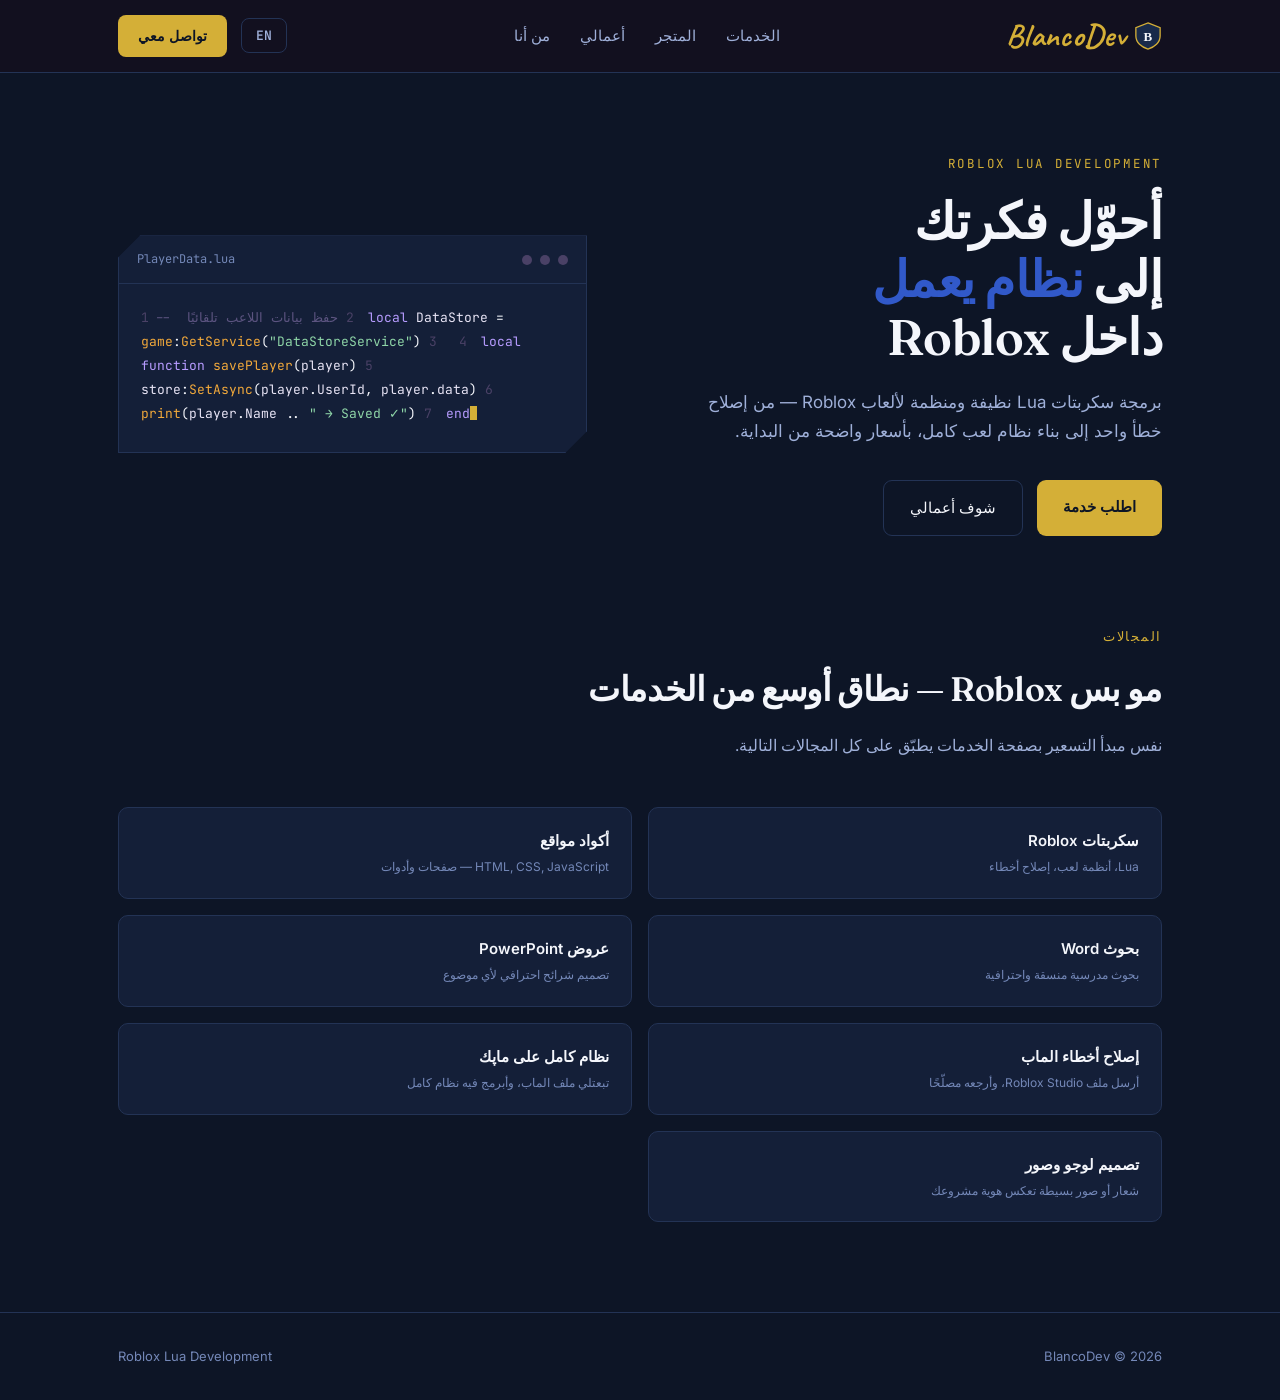
==== commit b3a52cab: "Add files via upload" ====
--- a/index.html
+++ b/index.html
@@ -5,7 +5,7 @@
 <meta name="viewport" content="width=device-width, initial-scale=1.0">
 <title>BlancoDev — برمجة وتصميم</title>
 <link rel="preconnect" href="https://fonts.googleapis.com">
-<link href="https://fonts.googleapis.com/css2?family=Fraunces:opsz,wght@9..144,500;9..144,600;9..144,700&family=Inter:wght@400;500;600;700&family=JetBrains+Mono:wght@400;500;600&display=swap" rel="stylesheet">
+<link href="https://fonts.googleapis.com/css2?family=Fraunces:opsz,wght@9..144,500;9..144,600;9..144,700&family=Caveat:wght@600;700&family=Inter:wght@400;500;600;700&family=JetBrains+Mono:wght@400;500;600&display=swap" rel="stylesheet">
 <link rel="stylesheet" href="style.css">
 </head>
 <body>
@@ -81,5 +81,18 @@
 </footer>
 
 <script src="script.js"></script>
+<!--Start of Tawk.to Script-->
+<script type="text/javascript">
+var Tawk_API=Tawk_API||{}, Tawk_LoadStart=new Date();
+(function(){
+var s1=document.createElement("script"),s0=document.getElementsByTagName("script")[0];
+s1.async=true;
+s1.src='https://embed.tawk.to/6a4d74c0751e041d46cbdc67/1jsv904ch';
+s1.charset='UTF-8';
+s1.setAttribute('crossorigin','*');
+s0.parentNode.insertBefore(s1,s0);
+})();
+</script>
+<!--End of Tawk.to Script-->
 </body>
 </html>
--- a/style.css
+++ b/style.css
@@ -14,7 +14,7 @@
 
   nav{position:sticky;top:0;z-index:50;background:rgba(20,16,31,0.85);backdrop-filter:blur(10px);border-bottom:1px solid var(--line);}
   nav .wrap{display:flex;align-items:center;justify-content:space-between;height:72px;}
-  .brand{font-family:'Fraunces',serif;font-weight:700;font-size:21px;color:var(--paper);display:flex;align-items:center;gap:10px;}
+  .brand{font-family:'Caveat',cursive;font-weight:700;font-size:32px;line-height:1;color:var(--amber);display:flex;align-items:center;gap:8px;letter-spacing:0.01em;}
   .navlinks{display:flex;gap:30px;font-size:14.5px;color:var(--mist);}
   .navlinks a{transition:color .2s;}
   .navlinks a:hover{color:var(--paper);}
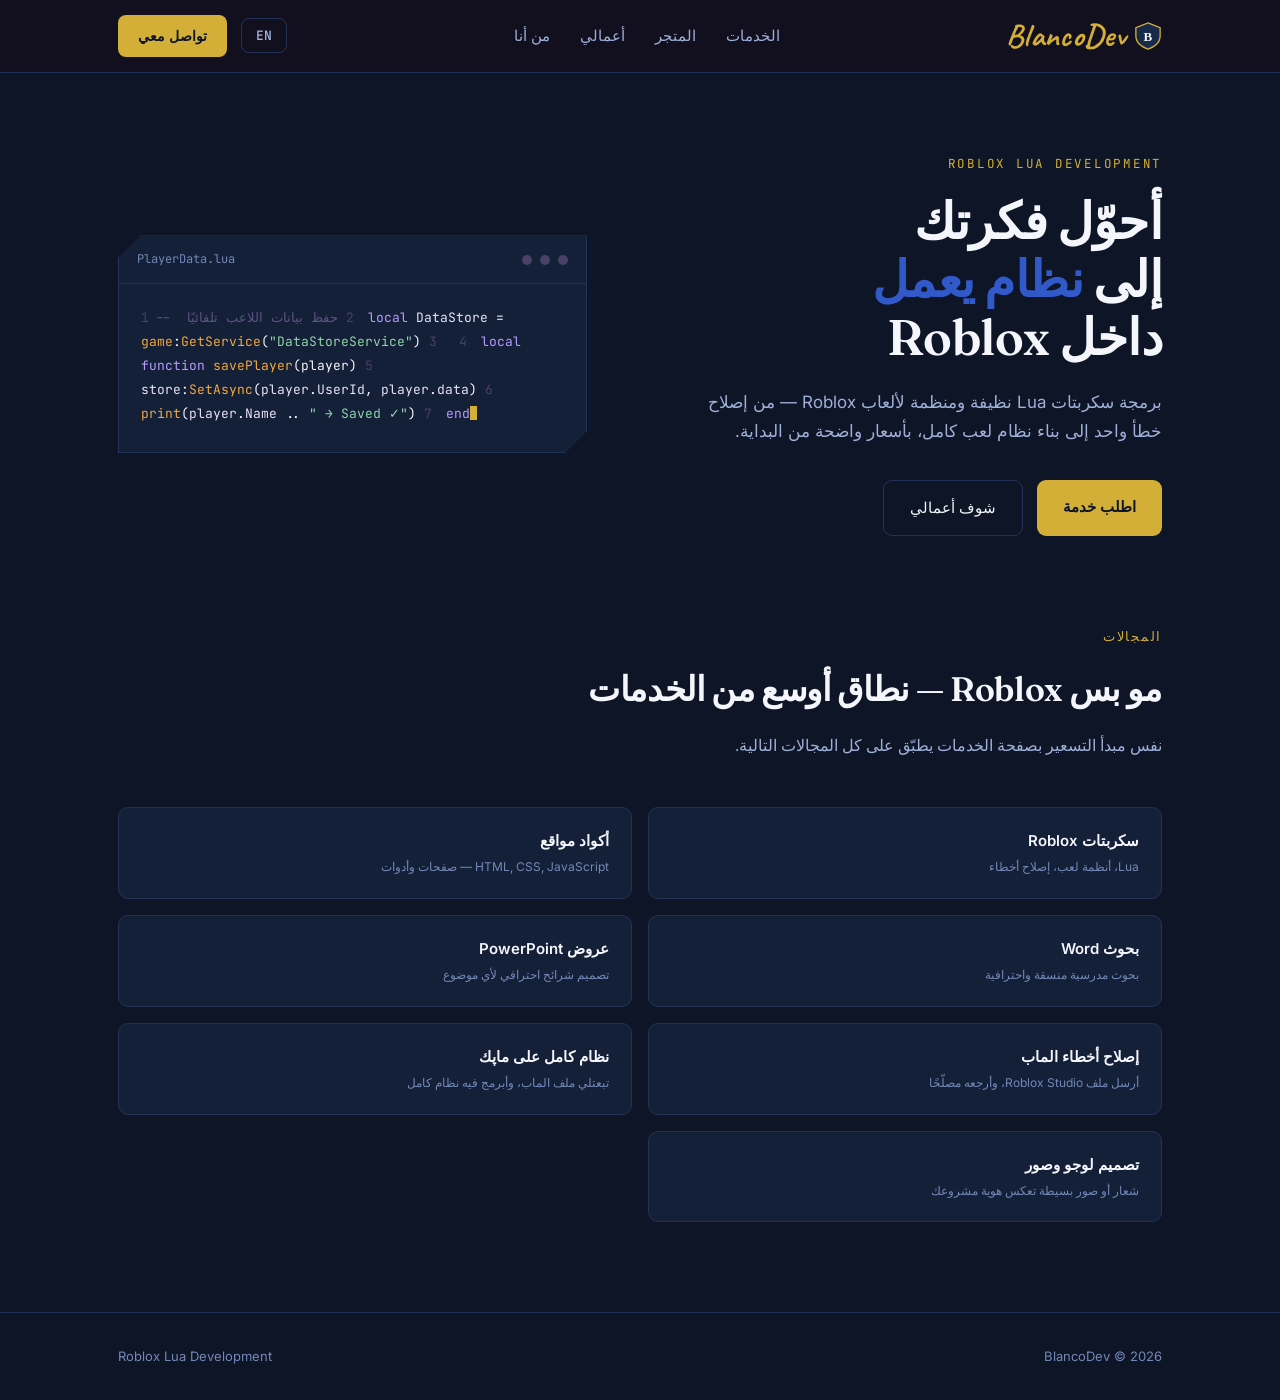
==== commit 7d17297e: "Fix: Add home link to logo and improve mobile responsiveness" ====
--- a/index.html
+++ b/index.html
@@ -12,10 +12,10 @@
 
 <nav>
   <div class="wrap">
-    <div class="brand">
+    <a href="index.html" class="brand">
       <svg width="28" height="28" viewBox="0 0 30 30"><path d="M15 1 L28 6 V15 C28 22 22 27 15 29 C8 27 2 22 2 15 V6 Z" fill="#182A4A" stroke="#D4AF37" stroke-width="1.4"/><text x="15" y="20.5" font-family="Georgia, serif" font-size="14" font-weight="700" fill="#F4F6FB" text-anchor="middle">B</text></svg>
       BlancoDev
-    </div>
+    </a>
     <div class="navlinks">
       <a href="services.html" data-i18n="nav1">الخدمات</a>
       <a href="store.html" data-i18n="nav2">المتجر</a>
@@ -46,7 +46,7 @@
       <div class="editor-body" id="codeBlock"><span class="ln">1</span><span class="c-com">-- حفظ بيانات اللاعب تلقائيًا</span>
 <span class="ln">2</span><span class="c-kw">local</span> <span class="c-var">DataStore</span> = <span class="c-fn">game</span>:<span class="c-fn">GetService</span>(<span class="c-str">"DataStoreService"</span>)
 <span class="ln">3</span>
-<span class="ln">4</span><span class="c-kw">local function</span> <span class="c-fn">savePlayer</span>(<span class="c-var">player</span>)
+<span class="ln">4</span><span class="c-kw">local function</span> <span class="c-fn">savePlayer</span>(<span class class="c-var">player</span>)
 <span class="ln">5</span>    <span class="c-var">store</span>:<span class="c-fn">SetAsync</span>(<span class="c-var">player</span>.<span class="c-var">UserId</span>, <span class="c-var">player</span>.<span class="c-var">data</span>)
 <span class="ln">6</span>    <span class="c-fn">print</span>(<span class="c-var">player</span>.<span class="c-var">Name</span> .. <span class="c-str">" → Saved ✓"</span>)
 <span class="ln">7</span><span class="c-kw">end</span><span class="cursor"></span></div>
@@ -95,4 +95,4 @@
 </script>
 <!--End of Tawk.to Script-->
 </body>
-</html>
+</html>
--- a/style.css
+++ b/style.css
@@ -1,4 +1,4 @@
-  :root{
+:root{
     --ink:#0D1526; --panel:#141F38; --panel-2:#182A4A;
     --crystal:#3159C9; --crystal-deep:#1B2F66; --amber:#D4AF37;
     --paper:#F4F6FB; --mist:#9FB0D9; --mist-dim:#7488B8; --line:#233355; --radius:14px;
@@ -14,7 +14,8 @@
 
   nav{position:sticky;top:0;z-index:50;background:rgba(20,16,31,0.85);backdrop-filter:blur(10px);border-bottom:1px solid var(--line);}
   nav .wrap{display:flex;align-items:center;justify-content:space-between;height:72px;}
-  .brand{font-family:'Caveat',cursive;font-weight:700;font-size:32px;line-height:1;color:var(--amber);display:flex;align-items:center;gap:8px;letter-spacing:0.01em;}
+  .brand{font-family:'Caveat',cursive;font-weight:700;font-size:32px;line-height:1;color:var(--amber);display:flex;align-items:center;gap:8px;letter-spacing:0.01em;transition:opacity .2s;cursor:pointer;}
+  .brand:hover{opacity:0.8;}
   .navlinks{display:flex;gap:30px;font-size:14.5px;color:var(--mist);}
   .navlinks a{transition:color .2s;}
   .navlinks a:hover{color:var(--paper);}
@@ -130,17 +131,65 @@
 
   @media (prefers-reduced-motion: reduce){.cursor{animation:none;}.reveal{opacity:1;transform:none;transition:none;}}
 
-  @media (max-width:860px){
+  @media (max-width:1024px){
+    .hero-grid{gap:40px;}
+    .hero h1{font-size:42px;}
+    .tiers{grid-template-columns:repeat(2,1fr);}
+    nav .wrap{height:64px;}
+    .wrap{padding:0 24px;}
+  }
+
+  @media (max-width:768px){
+    .brand{font-size:24px;gap:6px;}
+    .brand svg{width:24px;height:24px;}
+    .navlinks{display:none;}
+    .nav-right{gap:10px;}
+    .lang-btn{padding:6px 12px;font-size:12px;}
+    .nav-cta{padding:8px 16px;font-size:13px;}
     .hero-grid{grid-template-columns:1fr;}
-    .hero h1{font-size:36px;}
-    .navlinks{display:none;}
-    .tiers{grid-template-columns:1fr;}
+    .hero h1{font-size:32px;line-height:1.2;margin-bottom:18px;}
+    .hero p.lead{font-size:15px;margin-bottom:24px;}
+    .cta-row{flex-direction:column;}
+    .btn-primary,.btn-ghost{width:100%;}
+    .tiers{grid-template-columns:1fr;gap:20px;}
+    .tier{padding:28px 22px;}
+    .tier h3{font-size:18px;}
+    .tier .price{font-size:28px;}
+    .catalog-grid{grid-template-columns:1fr;gap:12px;}
+    .cat-item{padding:16px;flex-direction:column;align-items:flex-start;}
+    .cat-price{font-size:16px;margin-top:8px;}
+    .section-head h2{font-size:26px;}
+    .section-head p{font-size:14px;}
     .port-grid{grid-template-columns:1fr;}
-    .catalog-grid{grid-template-columns:1fr;}
     .contact-grid{grid-template-columns:1fr;}
     .contact-box,.form-box{padding:28px 22px;}
     .about-box{padding:26px;}
-    .email-pill{flex-direction:column;border-radius:16px;padding:18px;width:100%;max-width:320px;margin:0 auto;}
-    .email-pill span{font-size:13px;word-break:break-all;}
-    .email-pill button{width:100%;}
+    .tier-note{padding:14px 16px;font-size:12.5px;}
+    .eyebrow{font-size:11px;margin-bottom:12px;}
+    .section{padding:60px 0;}
+    .email-pill{flex-direction:column;border-radius:16px;padding:16px;width:100%;max-width:320px;margin:0 auto;}
+    .email-pill span{font-size:12px;word-break:break-all;}
+    .email-pill button{width:100%;padding:10px 12px;font-size:12px;}
+    .form-box input, .form-box select, .form-box textarea{padding:10px 12px;font-size:13px;margin-bottom:12px;}
+    .form-box label{font-size:12px;margin-bottom:4px;}
+    footer .wrap{flex-direction:column;gap:10px;text-align:center;font-size:12px;}
   }
+
+  @media (max-width:480px){
+    .brand{font-size:20px;}
+    .brand svg{width:20px;height:20px;}
+    .wrap{padding:0 16px;}
+    .hero{padding:60px 0 70px;}
+    .hero h1{font-size:26px;}
+    .hero p.lead{font-size:14px;}
+    .editor{display:none;}
+    .eyebrow{font-size:10px;}
+    .section-head h2{font-size:22px;}
+    .cat-item h4{font-size:13px;}
+    .cat-item p{font-size:11px;}
+    .tier .num{font-size:10px;}
+    .tier h3{font-size:16px;}
+    .tier .price{font-size:24px;}
+    .tier li{font-size:12px;padding:6px 0;}
+    .tier-note{font-size:11px;padding:12px;}
+  }
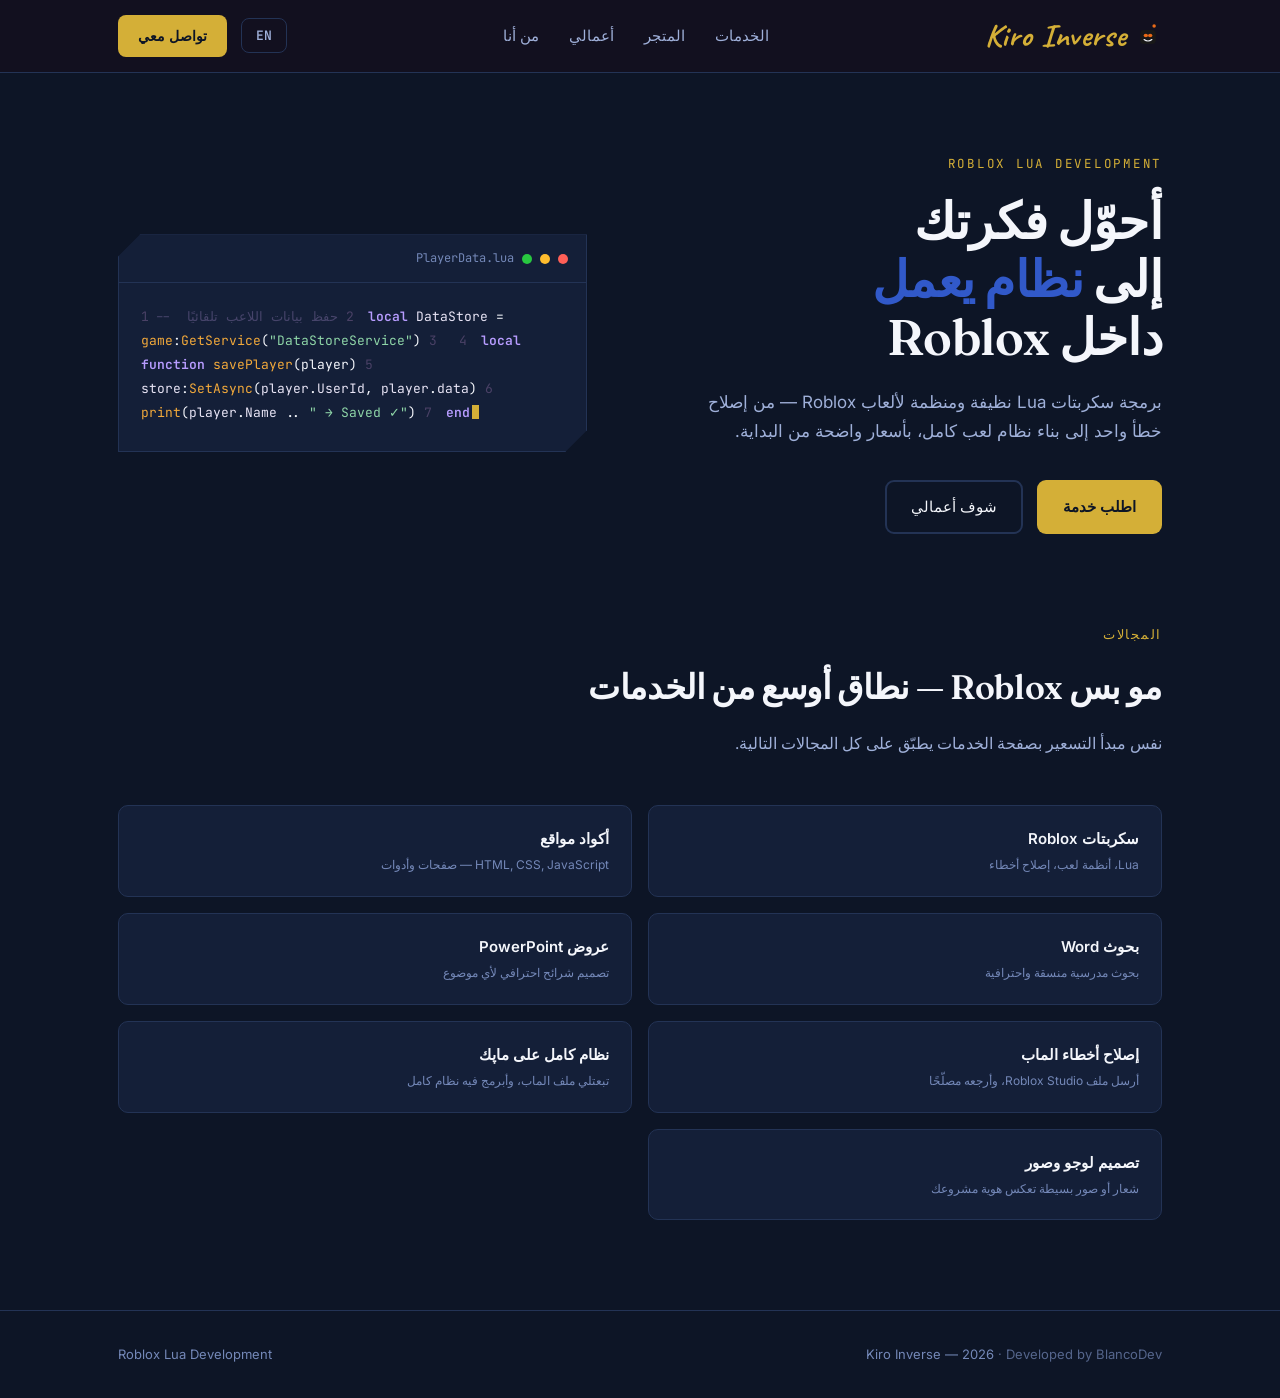
==== commit 8e40e739: "Add files via upload" ====
--- a/index.html
+++ b/index.html
@@ -3,7 +3,7 @@
 <head>
 <meta charset="UTF-8">
 <meta name="viewport" content="width=device-width, initial-scale=1.0">
-<title>BlancoDev — برمجة وتصميم</title>
+<title>Kiro Inverse — برمجة وتصميم</title>
 <link rel="preconnect" href="https://fonts.googleapis.com">
 <link href="https://fonts.googleapis.com/css2?family=Fraunces:opsz,wght@9..144,500;9..144,600;9..144,700&family=Caveat:wght@600;700&family=Inter:wght@400;500;600;700&family=JetBrains+Mono:wght@400;500;600&display=swap" rel="stylesheet">
 <link rel="stylesheet" href="style.css">
@@ -13,8 +13,14 @@
 <nav>
   <div class="wrap">
     <a href="index.html" class="brand">
-      <svg width="28" height="28" viewBox="0 0 30 30"><path d="M15 1 L28 6 V15 C28 22 22 27 15 29 C8 27 2 22 2 15 V6 Z" fill="#182A4A" stroke="#D4AF37" stroke-width="1.4"/><text x="15" y="20.5" font-family="Georgia, serif" font-size="14" font-weight="700" fill="#F4F6FB" text-anchor="middle">B</text></svg>
-      BlancoDev
+      <svg width="28" height="28" viewBox="0 0 64 64">
+        <circle cx="46" cy="9" r="4" fill="#EA6A17"/>
+        <rect x="14" y="18" width="36" height="32" rx="9" fill="#181818"/>
+        <ellipse cx="27" cy="31" rx="5" ry="4" fill="#EA6A17"/>
+        <ellipse cx="37" cy="31" rx="5" ry="4" fill="#EA6A17"/>
+        <path d="M23 40 Q32 47 41 40" stroke="#F4F6FB" stroke-width="2.5" fill="none" stroke-linecap="round"/>
+      </svg>
+      Kiro Inverse
     </a>
     <div class="navlinks">
       <a href="services.html" data-i18n="nav1">الخدمات</a>
@@ -25,6 +31,7 @@
     <div class="nav-right">
       <button class="lang-btn" id="langBtn" onclick="toggleLang()">EN</button>
       <a href="contact.html" class="nav-cta" data-i18n="navCta">تواصل معي</a>
+      <button class="menu-toggle" id="menuToggle" onclick="toggleMenu()" aria-label="Menu">☰</button>
     </div>
   </div>
 </nav>
@@ -75,7 +82,7 @@
 
 <footer>
   <div class="wrap">
-    <div>BlancoDev © 2026</div>
+    <div>Kiro Inverse — 2026 <span style="opacity:0.7;">· Developed by BlancoDev</span></div>
     <div>Roblox Lua Development</div>
   </div>
 </footer>
--- a/style.css
+++ b/style.css
@@ -5,131 +5,688 @@
   }
   *{margin:0;padding:0;box-sizing:border-box;}
   html{scroll-behavior:smooth;}
-  body{background:var(--ink);color:var(--paper);font-family:'Inter',sans-serif;line-height:1.7;overflow-x:hidden;}
+  body{
+    background:var(--ink);
+    color:var(--paper);
+    font-family:'Inter',sans-serif;
+    line-height:1.7;
+    overflow-x:hidden;
+    opacity:1;
+  }
   .mono{font-family:'JetBrains Mono',monospace;}
   h1,h2,h3{font-family:'Fraunces',serif;font-weight:600;letter-spacing:-0.01em;}
   a{color:inherit;text-decoration:none;}
   .wrap{max-width:1100px;margin:0 auto;padding:0 28px;}
   .facet{clip-path:polygon(22px 0, 100% 0, 100% calc(100% - 22px), calc(100% - 22px) 100%, 0 100%, 0 22px);}
 
-  nav{position:sticky;top:0;z-index:50;background:rgba(20,16,31,0.85);backdrop-filter:blur(10px);border-bottom:1px solid var(--line);}
-  nav .wrap{display:flex;align-items:center;justify-content:space-between;height:72px;}
-  .brand{font-family:'Caveat',cursive;font-weight:700;font-size:32px;line-height:1;color:var(--amber);display:flex;align-items:center;gap:8px;letter-spacing:0.01em;transition:opacity .2s;cursor:pointer;}
-  .brand:hover{opacity:0.8;}
-  .navlinks{display:flex;gap:30px;font-size:14.5px;color:var(--mist);}
-  .navlinks a{transition:color .2s;}
-  .navlinks a:hover{color:var(--paper);}
+  /* ==================== NAV ==================== */
+  nav{
+    position:sticky;
+    top:0;
+    z-index:50;
+    background:rgba(20,16,31,0.85);
+    backdrop-filter:blur(10px);
+    border-bottom:1px solid var(--line);
+    transition:all 0.3s ease;
+  }
+  nav .wrap{
+    display:flex;
+    align-items:center;
+    justify-content:space-between;
+    height:72px;
+  }
+  .brand{
+    font-family:'Caveat',cursive;
+    font-weight:700;
+    font-size:32px;
+    line-height:1;
+    color:var(--amber);
+    display:flex;
+    align-items:center;
+    gap:8px;
+    letter-spacing:0.01em;
+    transition:opacity 0.2s ease;
+    cursor:pointer;
+    position:relative;
+  }
+  .brand:hover{
+    opacity:0.8;
+  }
+  .navlinks{
+    display:flex;
+    gap:30px;
+    font-size:14.5px;
+    color:var(--mist);
+  }
+  .navlinks a{
+    transition:color 0.2s ease;
+    position:relative;
+  }
+  .navlinks a:hover{
+    color:var(--paper);
+  }
   .nav-right{display:flex;align-items:center;gap:14px;}
   .lang-btn{
-    border:1px solid var(--line);color:var(--mist);background:transparent;padding:8px 14px;
-    border-radius:8px;font-size:13px;font-weight:600;cursor:pointer;font-family:'JetBrains Mono',monospace;
-    transition:border-color .2s,color .2s;
-  }
-  .lang-btn:hover{border-color:var(--crystal);color:var(--paper);}
-  .nav-cta{background:var(--amber);color:var(--ink);padding:9px 20px;border-radius:8px;font-size:14px;font-weight:600;transition:transform .2s,box-shadow .2s;}
-  .nav-cta:hover{transform:translateY(-1px);box-shadow:0 6px 18px rgba(242,169,59,0.3);}
-
-  .hero{padding:80px 0 90px;}
-  .hero-grid{display:grid;grid-template-columns:1.05fr 0.95fr;gap:56px;align-items:center;}
-  .eyebrow{font-family:'JetBrains Mono',monospace;font-size:12.5px;letter-spacing:0.14em;color:var(--amber);text-transform:uppercase;margin-bottom:18px;display:block;}
-  .hero h1{font-size:50px;line-height:1.16;color:var(--paper);margin-bottom:22px;}
-  .hero h1 em{font-style:normal;color:var(--crystal);}
-  .hero p.lead{font-size:17px;color:var(--mist);max-width:480px;margin-bottom:34px;}
-  .cta-row{display:flex;gap:14px;flex-wrap:wrap;}
-  .btn-primary{background:var(--amber);color:var(--ink);padding:14px 26px;border-radius:9px;font-weight:600;font-size:15px;transition:transform .2s,box-shadow .2s;display:inline-block;}
-  .btn-primary:hover{transform:translateY(-2px);box-shadow:0 10px 24px rgba(242,169,59,0.28);}
-  .btn-ghost{border:1px solid var(--line);color:var(--paper);padding:14px 26px;border-radius:9px;font-weight:500;font-size:15px;transition:border-color .2s,background .2s;}
-  .btn-ghost:hover{border-color:var(--crystal);background:rgba(111,99,224,0.08);}
-
-  .editor{background:var(--panel);border:1px solid var(--line);box-shadow:0 30px 60px -20px rgba(0,0,0,0.5);}
-  .editor-bar{display:flex;align-items:center;gap:8px;padding:13px 18px;border-bottom:1px solid var(--line);}
-  .editor-bar span{width:10px;height:10px;border-radius:50%;background:#4A4166;}
-  .editor-bar .fname{margin-right:auto;font-family:'JetBrains Mono',monospace;font-size:12px;color:var(--mist-dim);}
-  .editor-body{padding:22px 22px 26px;direction:ltr;text-align:left;font-family:'JetBrains Mono',monospace;font-size:13px;line-height:1.85;overflow-x:auto;}
-  .editor-body .ln{color:#4A4166;display:inline-block;width:22px;user-select:none;}
-  .c-kw{color:#B79CFF;} .c-str{color:#8FD6A8;} .c-com{color:#5C5480;} .c-fn{color:#F2A93B;} .c-var{color:#E8E4F5;}
-  .cursor{display:inline-block;width:7px;height:14px;background:var(--amber);vertical-align:-2px;animation:blink 1s step-end infinite;}
-  @keyframes blink{50%{opacity:0;}}
-
-  .section{padding:90px 0;}
-  .section-head{margin-bottom:48px;max-width:620px;}
-  .section-head .eyebrow{margin-bottom:14px;}
-  .section-head h2{font-size:34px;color:var(--paper);}
-  .section-head p{color:var(--mist);font-size:15.5px;margin-top:14px;}
-  .divider{height:1px;background:var(--line);border:none;}
-
-  .tiers{display:grid;grid-template-columns:repeat(3,1fr);gap:24px;}
-  .tier{background:var(--panel);border:1px solid var(--line);padding:32px 26px;transition:transform .25s,border-color .25s;position:relative;}
-  .tier:hover{transform:translateY(-6px);border-color:var(--crystal);}
-  .tier .num{font-family:'JetBrains Mono',monospace;color:var(--mist-dim);font-size:12.5px;letter-spacing:0.1em;}
-  .tier h3{font-size:21px;color:var(--paper);margin:14px 0 6px;}
-  .tier .price{font-family:'Fraunces',serif;font-size:32px;color:var(--amber);font-weight:600;margin-bottom:16px;}
-  .tier .price span{font-size:13.5px;color:var(--mist-dim);font-family:'Inter',sans-serif;font-weight:400;}
-  .tier ul{list-style:none;margin-bottom:22px;}
-  .tier li{color:var(--mist);font-size:13.3px;padding:7px 0;border-top:1px solid var(--line);padding-right:18px;position:relative;}
-  html[dir="ltr"] .tier li{padding-right:0;padding-left:18px;}
-  .tier li:first-child{border-top:none;}
-  .tier li::before{content:"◆";position:absolute;right:0;color:var(--crystal);font-size:9px;top:11px;}
-  html[dir="ltr"] .tier li::before{right:auto;left:0;}
-  .tier .pick{display:block;text-align:center;border:1px solid var(--line);border-radius:8px;padding:11px;font-size:14px;font-weight:600;transition:all .2s;}
-  .tier.featured{border-color:var(--amber);}
-  .tier.featured .pick{background:var(--amber);color:var(--ink);border-color:var(--amber);}
-  .tier .pick:hover{border-color:var(--crystal);color:var(--crystal);}
-  .tier.featured .pick:hover{color:var(--ink);opacity:0.9;}
-  .tier-note{margin-top:26px;background:var(--panel-2);border:1px solid var(--line);border-radius:10px;padding:18px 22px;font-size:13.5px;color:var(--mist);}
+    border:1px solid var(--line);
+    color:var(--mist);
+    background:transparent;
+    padding:8px 14px;
+    border-radius:8px;
+    font-size:13px;
+    font-weight:600;
+    cursor:pointer;
+    font-family:'JetBrains Mono',monospace;
+    transition:all 0.2s ease;
+  }
+  .lang-btn:hover{
+    border-color:var(--crystal);
+    color:var(--paper);
+  }
+  .nav-cta{
+    background:var(--amber);
+    color:var(--ink);
+    padding:9px 20px;
+    border-radius:8px;
+    font-size:14px;
+    font-weight:600;
+    transition:all 0.2s ease;
+    cursor:pointer;
+  }
+  .nav-cta:hover{
+    transform:translateY(-2px);
+    box-shadow:0 8px 20px rgba(212,169,59,0.3);
+  }
+  .menu-toggle{
+    display:none;
+    background:transparent;
+    border:1px solid var(--line);
+    color:var(--paper);
+    font-size:17px;
+    padding:6px 11px;
+    border-radius:8px;
+    cursor:pointer;
+    line-height:1;
+  }
+  .menu-toggle:hover{border-color:var(--crystal);}
+
+  /* ==================== HERO SECTION ==================== */
+  .hero{
+    padding:80px 0 90px;
+    position:relative;
+    overflow:hidden;
+  }
+  .hero-grid{
+    display:grid;
+    grid-template-columns:1.05fr 0.95fr;
+    gap:56px;
+    align-items:center;
+    position:relative;
+    z-index:1;
+  }
+  .eyebrow{
+    font-family:'JetBrains Mono',monospace;
+    font-size:12.5px;
+    letter-spacing:0.14em;
+    color:var(--amber);
+    text-transform:uppercase;
+    margin-bottom:18px;
+    display:block;
+  }
+  .hero h1{
+    font-size:50px;
+    line-height:1.16;
+    color:var(--paper);
+    margin-bottom:22px;
+  }
+  .hero h1 em{
+    font-style:normal;
+    color:var(--crystal);
+    position:relative;
+  }
+  .hero p.lead{
+    font-size:17px;
+    color:var(--mist);
+    max-width:480px;
+    margin-bottom:34px;
+  }
+  .cta-row{
+    display:flex;
+    gap:14px;
+    flex-wrap:wrap;
+  }
+  .btn-primary{
+    background:var(--amber);
+    color:var(--ink);
+    padding:14px 26px;
+    border-radius:9px;
+    font-weight:600;
+    font-size:15px;
+    transition:all 0.2s ease;
+    display:inline-block;
+    position:relative;
+    overflow:hidden;
+  }
+  .btn-primary:hover{
+    transform:translateY(-2px);
+    box-shadow:0 10px 30px rgba(212,169,59,0.3);
+  }
+  .btn-ghost{
+    border:2px solid var(--line);
+    color:var(--paper);
+    padding:12px 24px;
+    border-radius:9px;
+    font-weight:500;
+    font-size:15px;
+    transition:all 0.2s ease;
+    position:relative;
+    overflow:hidden;
+  }
+  .btn-ghost:hover{
+    border-color:var(--crystal);
+    color:var(--crystal);
+    transform:translateY(-2px);
+  }
+
+  /* ==================== EDITOR/CODE BLOCK ==================== */
+  .editor{
+    background:var(--panel);
+    border:1px solid var(--line);
+    box-shadow:0 20px 40px rgba(0,0,0,0.4);
+  }
+  .editor-bar{
+    display:flex;
+    align-items:center;
+    gap:8px;
+    padding:13px 18px;
+    border-bottom:1px solid var(--line);
+  }
+  .editor-bar span{
+    width:10px;
+    height:10px;
+    border-radius:50%;
+    background:#4A4166;
+  }
+  .editor-bar span:nth-child(1){background:#FF5F57;}
+  .editor-bar span:nth-child(2){background:#FFBD2E;}
+  .editor-bar span:nth-child(3){background:#28C840;}
+  .editor-bar .fname{
+    margin-left:auto;
+    font-family:'JetBrains Mono',monospace;
+    font-size:12px;
+    color:var(--mist-dim);
+  }
+  .editor-body{
+    padding:22px 22px 26px;
+    direction:ltr;
+    text-align:left;
+    font-family:'JetBrains Mono',monospace;
+    font-size:13px;
+    line-height:1.85;
+    overflow-x:auto;
+  }
+  .editor-body .ln{
+    color:#4A4166;
+    display:inline-block;
+    width:22px;
+    user-select:none;
+  }
+  .c-kw{color:#B79CFF;font-weight:600;}
+  .c-str{color:#8FD6A8;}
+  .c-com{color:#5C5480;opacity:0.7;}
+  .c-fn{color:#F2A93B;}
+  .c-var{color:#E8E4F5;}
+  .cursor{
+    display:inline-block;
+    width:7px;
+    height:14px;
+    background:var(--amber);
+    vertical-align:-2px;
+    margin-left:2px;
+  }
+
+  /* ==================== SECTIONS ==================== */
+  .section{
+    padding:90px 0;
+    position:relative;
+  }
+  .section-head{
+    margin-bottom:48px;
+    max-width:620px;
+  }
+  .section-head .eyebrow{
+    margin-bottom:14px;
+  }
+  .section-head h2{
+    font-size:34px;
+    color:var(--paper);
+    position:relative;
+  }
+  .section-head p{
+    color:var(--mist);
+    font-size:15.5px;
+    margin-top:14px;
+  }
+
+  /* ==================== TIERS/CARDS ==================== */
+  .tiers{
+    display:grid;
+    grid-template-columns:repeat(3,1fr);
+    gap:24px;
+  }
+  .tier{
+    background:var(--panel);
+    border:1px solid var(--line);
+    padding:32px 26px;
+    transition:all 0.2s ease;
+    position:relative;
+    overflow:hidden;
+  }
+  .tier:hover{
+    transform:translateY(-8px);
+    border-color:var(--crystal);
+    box-shadow:0 15px 40px rgba(49, 89, 201, 0.15);
+  }
+  .tier .num{
+    font-family:'JetBrains Mono',monospace;
+    color:var(--mist-dim);
+    font-size:12.5px;
+    letter-spacing:0.1em;
+    position:relative;
+    z-index:1;
+  }
+  .tier h3{
+    font-size:21px;
+    color:var(--paper);
+    margin:14px 0 6px;
+    position:relative;
+    z-index:1;
+  }
+  .tier .price{
+    font-family:'Fraunces',serif;
+    font-size:32px;
+    color:var(--amber);
+    font-weight:600;
+    margin-bottom:16px;
+    position:relative;
+    z-index:1;
+  }
+  .tier .price span{
+    font-size:13.5px;
+    color:var(--mist-dim);
+    font-family:'Inter',sans-serif;
+    font-weight:400;
+  }
+  .tier ul{
+    list-style:none;
+    margin-bottom:22px;
+    position:relative;
+    z-index:1;
+  }
+  .tier li{
+    color:var(--mist);
+    font-size:13.3px;
+    padding:7px 0 7px 18px;
+    border-top:1px solid var(--line);
+    position:relative;
+  }
+  .tier li:first-child{border-top:none;padding-top:0;}
+  .tier li::before{
+    content:"◆";
+    position:absolute;
+    left:0;
+    color:var(--crystal);
+    font-size:9px;
+  }
+  .tier .pick{
+    display:block;
+    text-align:center;
+    border:1px solid var(--line);
+    border-radius:8px;
+    padding:11px;
+    font-size:14px;
+    font-weight:600;
+    transition:all 0.2s ease;
+    position:relative;
+    z-index:1;
+    overflow:hidden;
+    cursor:pointer;
+  }
+  .tier.featured{
+    border-color:var(--amber);
+  }
+  .tier.featured .pick{
+    background:var(--amber);
+    color:var(--ink);
+    border-color:var(--amber);
+  }
+  .tier .pick:hover{
+    border-color:var(--crystal);
+    color:var(--crystal);
+    transform:translateY(-1px);
+  }
+  .tier.featured .pick:hover{
+    color:var(--ink);
+  }
+  .tier-note{
+    margin-top:26px;
+    background:var(--panel-2);
+    border:1px solid var(--line);
+    border-radius:10px;
+    padding:18px 22px;
+    font-size:13.5px;
+    color:var(--mist);
+  }
   .tier-note strong{color:var(--amber);}
 
-  .catalog-grid{display:grid;grid-template-columns:repeat(2,1fr);gap:16px;}
-  .cat-item{background:var(--panel);border:1px solid var(--line);border-radius:10px;padding:20px 22px;display:flex;justify-content:space-between;align-items:center;gap:14px;transition:border-color .2s;}
-  .cat-item:hover{border-color:var(--crystal);}
-  .cat-item h4{font-size:15px;color:var(--paper);font-weight:600;margin-bottom:4px;}
-  .cat-item p{font-size:12px;color:var(--mist-dim);}
-  .cat-price{font-family:'Fraunces',serif;color:var(--amber);font-size:19px;font-weight:600;white-space:nowrap;}
-  .cat-custom{grid-column:1/-1;background:linear-gradient(135deg,var(--crystal-deep),var(--panel) 75%);border:1px solid var(--line);border-radius:10px;padding:26px;text-align:center;}
-  .cat-custom h4{font-size:18px;color:var(--paper);margin-bottom:8px;}
-  .cat-custom p{color:var(--mist);font-size:13.5px;margin-bottom:18px;}
-
-  .port-grid{display:grid;grid-template-columns:1fr 1fr;gap:24px;}
-  .port-card{background:var(--panel);border:1px solid var(--line);overflow:hidden;}
-  .port-card img{width:100%;display:block;aspect-ratio:16/10;object-fit:cover;}
-  .port-card .cap{padding:20px 22px;}
-  .port-card .cap .tag{font-family:'JetBrains Mono',monospace;font-size:11px;color:var(--amber);letter-spacing:0.08em;}
-  .port-card .cap h3{font-size:17px;color:var(--paper);margin:8px 0 6px;font-weight:600;}
-  .port-card .cap p{font-size:13px;color:var(--mist);}
-
-  .about-box{background:var(--panel);border:1px solid var(--line);padding:40px;}
-  .about-box p{color:var(--mist);font-size:15.5px;max-width:680px;}
+  /* ==================== CATALOG GRID ==================== */
+  .catalog-grid{
+    display:grid;
+    grid-template-columns:repeat(2,1fr);
+    gap:16px;
+  }
+  .cat-item{
+    background:var(--panel);
+    border:1px solid var(--line);
+    border-radius:10px;
+    padding:20px 22px;
+    display:flex;
+    justify-content:space-between;
+    align-items:center;
+    gap:14px;
+    transition:all 0.2s ease;
+    position:relative;
+    overflow:hidden;
+  }
+  .cat-item:hover{
+    border-color:var(--crystal);
+    transform:translateX(4px);
+    box-shadow:0 10px 25px rgba(49, 89, 201, 0.1);
+  }
+  .cat-item h4{
+    font-size:15px;
+    color:var(--paper);
+    font-weight:600;
+    margin-bottom:4px;
+    position:relative;
+    z-index:1;
+  }
+  .cat-item p{
+    font-size:12px;
+    color:var(--mist-dim);
+    position:relative;
+    z-index:1;
+  }
+  .cat-price{
+    font-family:'Fraunces',serif;
+    color:var(--amber);
+    font-size:19px;
+    font-weight:600;
+    white-space:nowrap;
+    position:relative;
+    z-index:1;
+  }
+  .cat-custom{
+    grid-column:1/-1;
+    background:linear-gradient(135deg,var(--crystal-deep),var(--panel) 75%);
+    border:1px solid var(--line);
+    border-radius:10px;
+    padding:26px;
+    text-align:center;
+    transition:all 0.2s ease;
+  }
+  .cat-custom:hover{
+    transform:translateY(-3px);
+    box-shadow:0 15px 35px rgba(49, 89, 201, 0.2);
+  }
+  .cat-custom h4{
+    font-size:18px;
+    color:var(--paper);
+    margin-bottom:8px;
+  }
+  .cat-custom p{
+    color:var(--mist);
+    font-size:13.5px;
+    margin-bottom:18px;
+  }
+
+  /* ==================== PORTFOLIO ==================== */
+  .port-grid{
+    display:grid;
+    grid-template-columns:1fr 1fr;
+    gap:24px;
+  }
+  .port-card{
+    background:var(--panel);
+    border:1px solid var(--line);
+    overflow:hidden;
+    border-radius:10px;
+    transition:all 0.2s ease;
+    position:relative;
+  }
+  .port-card:hover{
+    transform:translateY(-6px);
+    box-shadow:0 15px 40px rgba(49, 89, 201, 0.15);
+  }
+  .port-card img{
+    width:100%;
+    display:block;
+    aspect-ratio:16/10;
+    object-fit:cover;
+    transition:transform 0.2s ease;
+  }
+  .port-card:hover img{
+    transform:scale(1.03);
+  }
+  .port-card .cap{
+    padding:20px 22px;
+    position:relative;
+    z-index:2;
+  }
+  .port-card .cap .tag{
+    font-family:'JetBrains Mono',monospace;
+    font-size:11px;
+    color:var(--amber);
+    letter-spacing:0.08em;
+  }
+  .port-card .cap h3{
+    font-size:17px;
+    color:var(--paper);
+    margin:8px 0 6px;
+    font-weight:600;
+  }
+  .port-card .cap p{
+    font-size:13px;
+    color:var(--mist);
+  }
+
+  /* ==================== ABOUT SECTION ==================== */
+  .about-box{
+    background:var(--panel);
+    border:1px solid var(--line);
+    padding:40px;
+    border-radius:10px;
+  }
+  .about-box p{
+    color:var(--mist);
+    font-size:15.5px;
+    max-width:680px;
+    line-height:1.8;
+  }
   .about-box p+p{margin-top:14px;}
-  .about-box strong{color:var(--paper);}
-
-  .contact-grid{display:grid;grid-template-columns:1fr 1fr;gap:24px;}
-  .contact-box{background:linear-gradient(135deg,var(--crystal-deep),var(--panel) 70%);border:1px solid var(--line);padding:40px;text-align:center;display:flex;flex-direction:column;justify-content:center;}
-  .contact-box h2{font-size:26px;color:var(--paper);margin-bottom:10px;}
-  .contact-box p{color:var(--mist);font-size:14px;margin-bottom:24px;}
-  .email-pill{display:inline-flex;align-items:center;gap:12px;background:var(--ink);border:1px solid var(--line);border-radius:999px;padding:8px 8px 8px 22px;font-family:'JetBrains Mono',monospace;margin:0 auto;}
-  .email-pill span{font-size:14px;color:var(--paper);}
-  .email-pill button{background:var(--amber);color:var(--ink);border:none;border-radius:999px;padding:10px 16px;font-weight:600;font-size:13px;cursor:pointer;font-family:'Inter',sans-serif;transition:transform .15s;}
-  .email-pill button:hover{transform:scale(1.03);}
-
-  .form-box{background:var(--panel);border:1px solid var(--line);padding:36px;}
-  .form-box h3{font-size:18px;color:var(--paper);margin-bottom:18px;}
-  .form-box label{display:block;font-size:12.5px;color:var(--mist-dim);margin-bottom:6px;}
+  .about-box strong{color:var(--amber);font-weight:600;}
+
+  /* ==================== CONTACT ==================== */
+  .contact-grid{
+    display:grid;
+    grid-template-columns:1fr 1fr;
+    gap:24px;
+  }
+  .contact-box{
+    background:linear-gradient(135deg,var(--crystal-deep),var(--panel) 70%);
+    border:1px solid var(--line);
+    padding:40px;
+    text-align:center;
+    display:flex;
+    flex-direction:column;
+    justify-content:center;
+    border-radius:10px;
+    transition:all 0.2s ease;
+  }
+  .contact-box:hover{
+    transform:translateY(-3px);
+    box-shadow:0 12px 30px rgba(49, 89, 201, 0.15);
+  }
+  .contact-box h2{
+    font-size:26px;
+    color:var(--paper);
+    margin-bottom:10px;
+  }
+  .contact-box p{
+    color:var(--mist);
+    font-size:14px;
+    margin-bottom:24px;
+  }
+  .trust-note{
+    margin-top:18px;
+    font-size:12.5px;
+    color:var(--mist);
+    display:flex;
+    align-items:center;
+    justify-content:center;
+    gap:6px;
+  }
+  .email-pill{
+    display:inline-flex;
+    align-items:center;
+    gap:12px;
+    background:var(--ink);
+    border:1px solid var(--line);
+    border-radius:999px;
+    padding:8px 8px 8px 22px;
+    font-family:'JetBrains Mono',monospace;
+    margin:0 auto;
+    transition:all 0.2s ease;
+  }
+  .email-pill:hover{
+    border-color:var(--amber);
+    box-shadow:0 8px 20px rgba(212, 175, 55, 0.15);
+  }
+  .email-pill span{
+    font-size:14px;
+    color:var(--paper);
+  }
+  .email-pill button{
+    background:var(--amber);
+    color:var(--ink);
+    border:none;
+    border-radius:999px;
+    padding:10px 16px;
+    font-weight:600;
+    font-size:13px;
+    cursor:pointer;
+    font-family:'Inter',sans-serif;
+    transition:all 0.2s ease;
+  }
+  .email-pill button:hover{
+    transform:scale(1.02);
+  }
+
+  /* ==================== FORM ==================== */
+  .form-box{
+    background:var(--panel);
+    border:1px solid var(--line);
+    padding:36px;
+    border-radius:10px;
+  }
+  .form-box h3{
+    font-size:18px;
+    color:var(--paper);
+    margin-bottom:18px;
+  }
+  .form-box label{
+    display:block;
+    font-size:12.5px;
+    color:var(--mist-dim);
+    margin-bottom:6px;
+    font-weight:500;
+  }
   .form-box input, .form-box select, .form-box textarea{
-    width:100%;background:var(--ink);border:1px solid var(--line);border-radius:8px;color:var(--paper);
-    padding:11px 14px;font-family:'Inter',sans-serif;font-size:14px;margin-bottom:16px;
-  }
-  .form-box textarea{resize:vertical;min-height:80px;}
-  .form-box button{width:100%;background:var(--amber);color:var(--ink);border:none;padding:13px;border-radius:8px;font-weight:700;font-size:14.5px;cursor:pointer;transition:transform .15s;}
-  .form-box button:hover{transform:translateY(-1px);}
-  .form-success{display:none;background:#1D9E7522;border:1px solid #1D9E75;color:#7FE0BA;padding:12px;border-radius:8px;font-size:13px;margin-top:12px;text-align:center;}
-
-  footer{border-top:1px solid var(--line);padding:32px 0;}
-  footer .wrap{display:flex;justify-content:space-between;align-items:center;font-size:13px;color:var(--mist-dim);}
-
-  .reveal{opacity:0;transform:translateY(18px);transition:opacity .6s ease,transform .6s ease;}
-  .reveal.show{opacity:1;transform:translateY(0);}
-
-  @media (prefers-reduced-motion: reduce){.cursor{animation:none;}.reveal{opacity:1;transform:none;transition:none;}}
+    width:100%;
+    background:var(--ink);
+    border:1px solid var(--line);
+    border-radius:8px;
+    color:var(--paper);
+    padding:11px 14px;
+    font-family:'Inter',sans-serif;
+    font-size:14px;
+    margin-bottom:16px;
+    transition:all 0.2s ease;
+  }
+  .form-box input:focus, .form-box select:focus, .form-box textarea:focus{
+    outline:none;
+    border-color:var(--crystal);
+    box-shadow:0 0 15px rgba(49, 89, 201, 0.15);
+  }
+  .form-box textarea{
+    resize:vertical;
+    min-height:80px;
+  }
+  .form-box button{
+    width:100%;
+    background:linear-gradient(135deg, var(--amber), #F4D03F);
+    color:var(--ink);
+    border:none;
+    padding:13px;
+    border-radius:8px;
+    font-weight:700;
+    font-size:14.5px;
+    cursor:pointer;
+    transition:all 0.2s ease;
+  }
+  .form-box button:hover{
+    transform:translateY(-2px);
+    box-shadow:0 10px 25px rgba(212, 175, 55, 0.25);
+  }
+  .form-success{
+    display:none;
+    background:#1D9E7522;
+    border:1px solid #1D9E75;
+    color:#7FE0BA;
+    padding:12px;
+    border-radius:8px;
+    font-size:13px;
+    margin-top:12px;
+    text-align:center;
+  }
+
+  /* ==================== FOOTER ==================== */
+  footer{
+    border-top:1px solid var(--line);
+    padding:32px 0;
+    position:relative;
+  }
+  footer .wrap{
+    display:flex;
+    justify-content:space-between;
+    align-items:center;
+    font-size:13px;
+    color:var(--mist-dim);
+  }
+
+  /* ==================== ANIMATIONS ==================== */
+  .reveal{
+    opacity:0;
+    transform:translateY(18px);
+    transition:opacity 0.6s ease, transform 0.6s ease;
+  }
+  .reveal.show{
+    opacity:1;
+    transform:translateY(0);
+  }
+
+  @media (prefers-reduced-motion: reduce){
+    * {animation-duration: 0.01ms !important; animation-iteration-count: 1 !important; transition-duration: 0.01ms !important;}
+  }
 
   @media (max-width:1024px){
     .hero-grid{gap:40px;}
@@ -142,7 +699,22 @@
   @media (max-width:768px){
     .brand{font-size:24px;gap:6px;}
     .brand svg{width:24px;height:24px;}
-    .navlinks{display:none;}
+    .navlinks{
+      display:none;
+      position:absolute;
+      top:100%;
+      left:0;
+      right:0;
+      background:var(--ink);
+      border-bottom:1px solid var(--line);
+      flex-direction:column;
+      gap:0;
+      padding:6px 0;
+    }
+    .navlinks.open{display:flex;}
+    .navlinks a{padding:14px 24px;border-top:1px solid var(--line);}
+    .navlinks a:first-child{border-top:none;}
+    .menu-toggle{display:inline-flex;align-items:center;justify-content:center;}
     .nav-right{gap:10px;}
     .lang-btn{padding:6px 12px;font-size:12px;}
     .nav-cta{padding:8px 16px;font-size:13px;}
